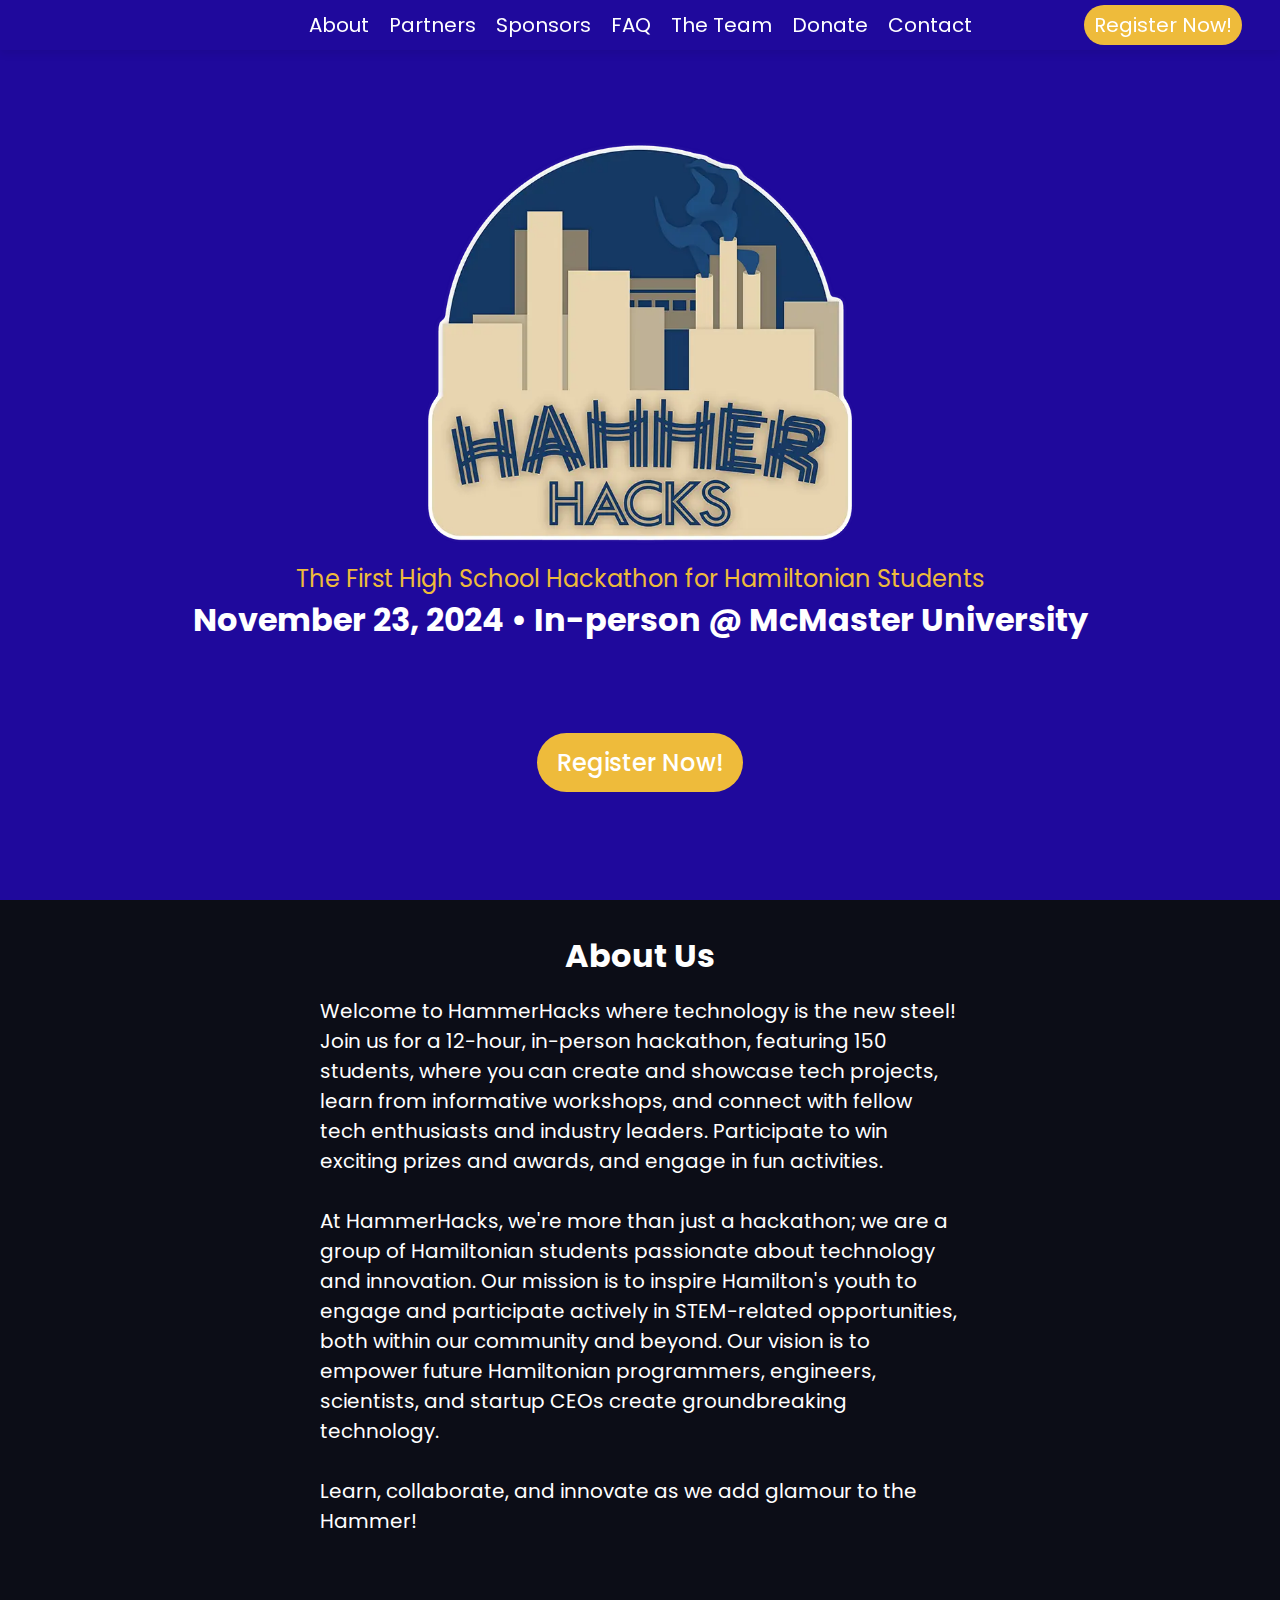
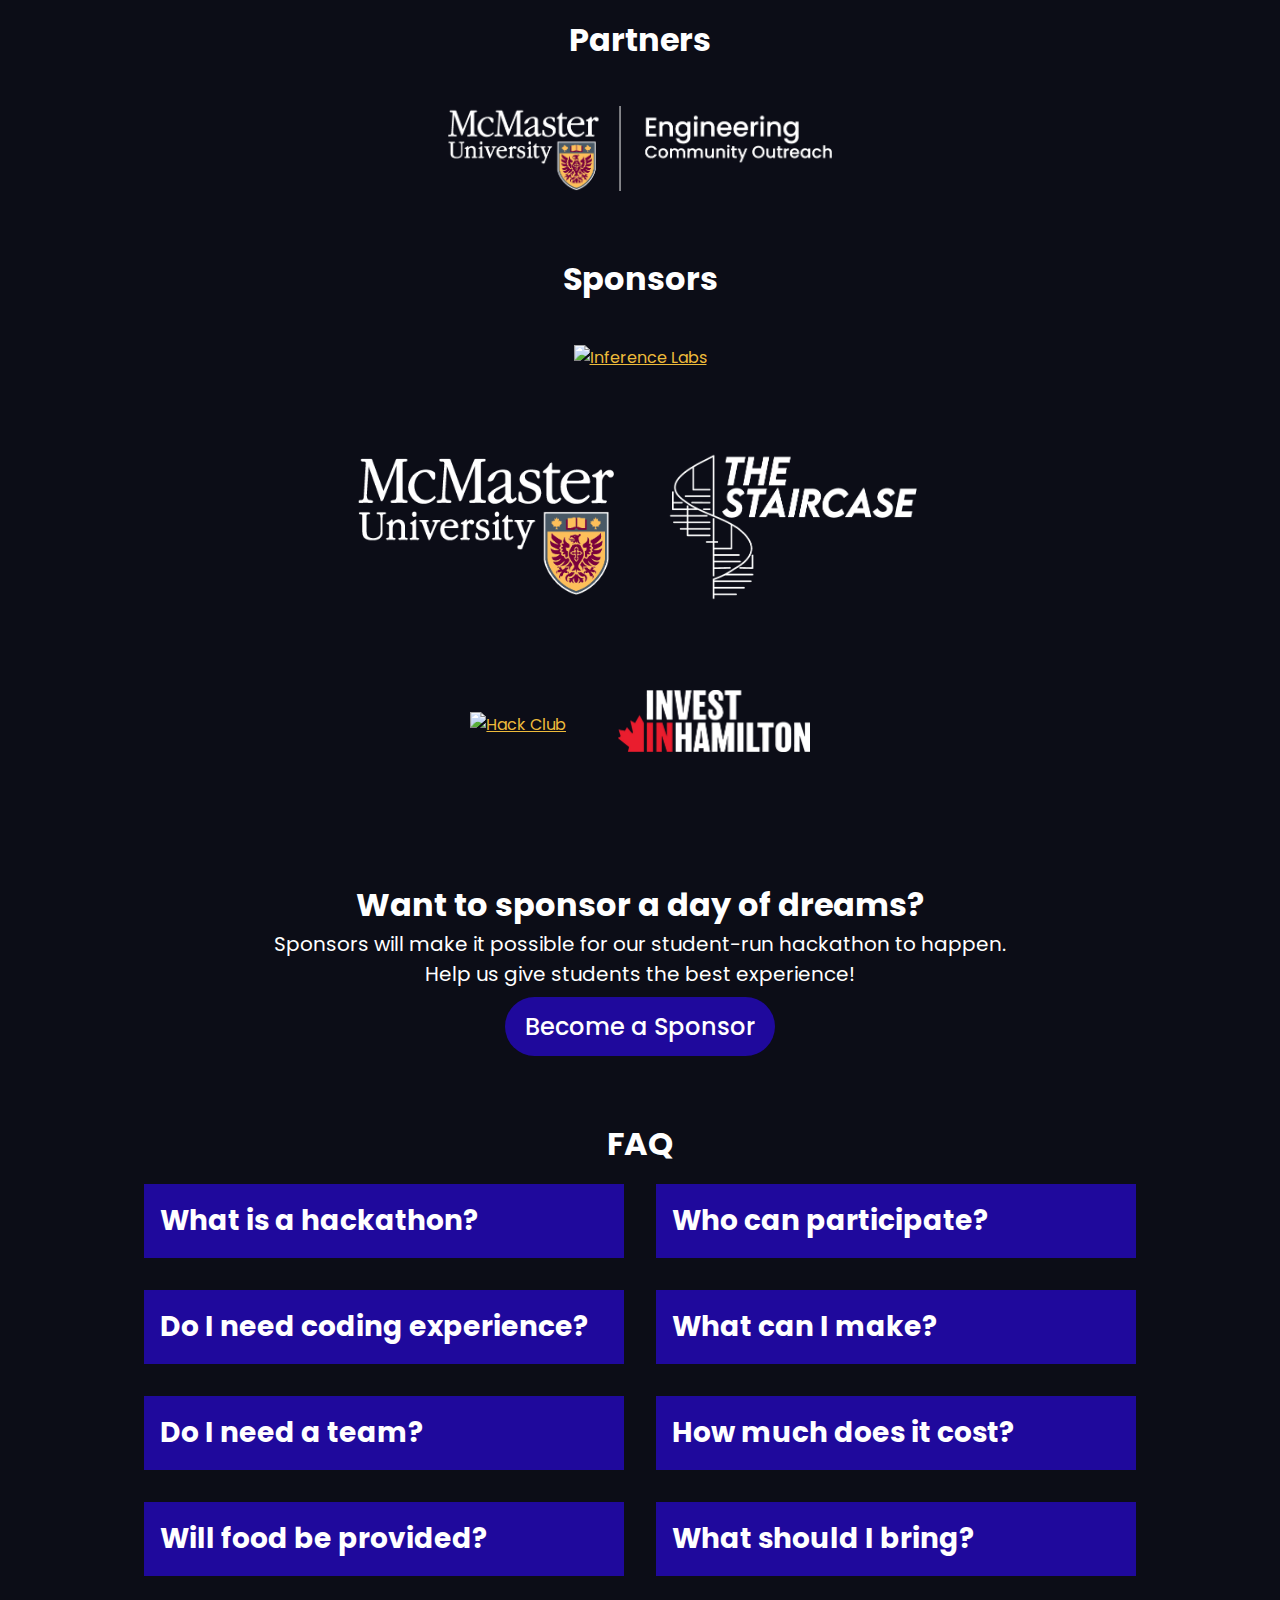
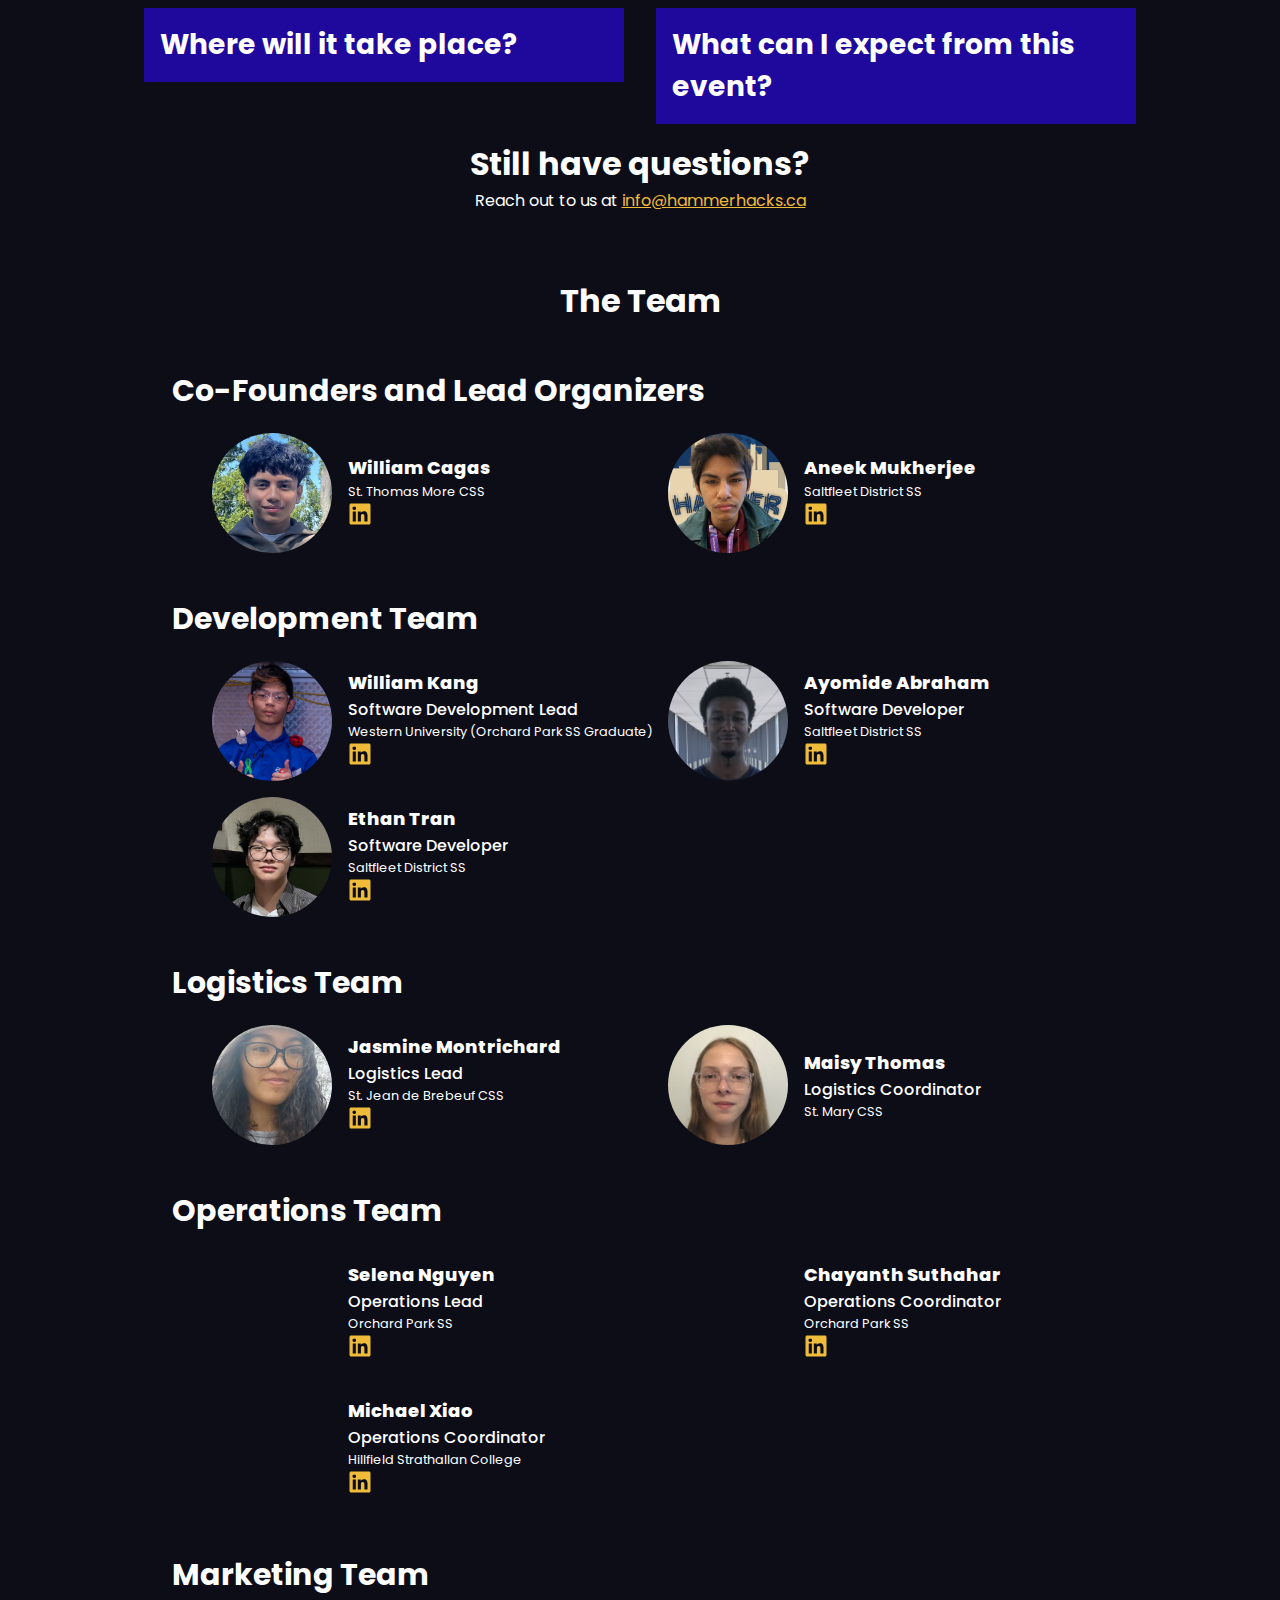
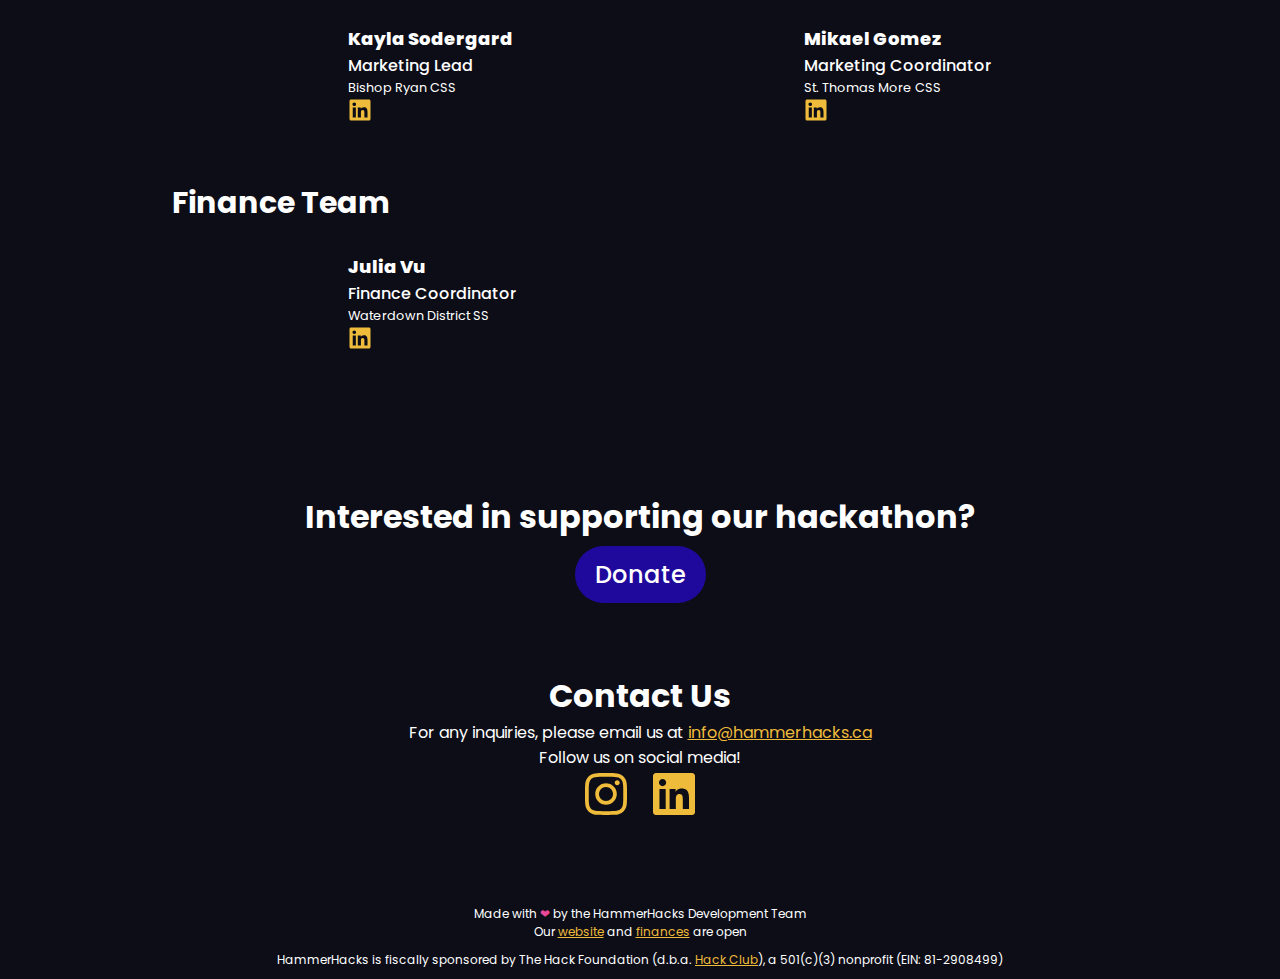
==== index.html @ bd94cf5a "styling change" ====
<!DOCTYPE html>
<html lang="en">
<head>
    <meta charset="UTF-8">
    <meta name="viewport" content="width=device-width, initial-scale=1.0">
    <meta
      name="description"
      content="HammerHacks is a 12 hour, in-person hackathon where Hamiltonian high schoolers gather to learn, collaborate, and innovate. Add glamour to the hammer at HammerHacks!"
    />
    <link rel="shortcut icon" href="favicon.ico" type="image/x-icon">
    <link rel="stylesheet" href="css/style.css">
    <script src="js/script.js" defer></script>
    <title>HammerHacks - Hamilton's First High School Hackathon</title>
</head>
<body>
    <header>

        <nav>
            <a data-scrollto="welcome-container">About</a>
            <a data-scrollto="partners">Partners</a>
            <a data-scrollto="sponsors">Sponsors</a>
            <a data-scrollto="faq">FAQ</a>
            <a data-scrollto="team">The Team</a>
            <a data-scrollto="donate">Donate</a>
            <a data-scrollto="contact">Contact</a>
        </nav>

        <div class="signup-section">
            <a href="https://docs.google.com/forms/d/e/1FAIpQLSdd4bJOy5IPV0en2D5lMx3iJ1X_t1RBKQHbvo9Z_5RgU6lJzw/viewform?usp=sf_link">Register Now!</a>
        </div>
    </header>  
    <main>
        <div class="title-holder">
            <img src="assets/logo.webp" alt="HammerHacks logo">
            <p class="date">The First High School Hackathon for Hamiltonian Students</p>
            <h2 class="title-description">November 23, 2024 &bullet; In-person @ McMaster University</h2>
            <p class="countdown-timer"></p>
            <!-- <p>Interested? Enter your email to get notified when sign-ups are open.</p>
            <form class="newsletter-folder" action="/success" name="newsletter" netlify>
                <input type="email" name="email" id="email" placeholder="Email" required>
                <button type="submit">Notify me</button>
            </form> -->
            <a class="btn" href="https://docs.google.com/forms/d/e/1FAIpQLSdd4bJOy5IPV0en2D5lMx3iJ1X_t1RBKQHbvo9Z_5RgU6lJzw/viewform?usp=sf_link">Register Now!</a>
        </div>

        <div class="welcome-container">
            <h1>About Us</h1>
            <p class="welcome-text">
                Welcome to HammerHacks where technology is the new steel! Join us for a 12-hour, in-person hackathon, featuring 150 students, where you can create and showcase tech projects, learn from informative workshops, and connect with fellow tech enthusiasts and industry leaders. Participate to win exciting prizes and awards, and engage in fun activities.<br><br>At HammerHacks, we're more than just a hackathon; we are a group of Hamiltonian students passionate about technology and innovation. Our mission is to inspire Hamilton's youth to engage and participate actively in STEM-related opportunities, both within our community and beyond. Our vision is to empower future Hamiltonian programmers, engineers, scientists, and startup CEOs create groundbreaking technology.<br><br>Learn, collaborate, and innovate as we add glamour to the Hammer!
            </p>
        </div>

        <div>
            <div class="partners">
                <h1>Partners</h1>
                <div class="partners-logos">
                    <a href="https://www.eng.mcmaster.ca/community" target="_blank"><img src="assets/maceng.png" alt="McMaster Engineering"></a>
                </div>
            </div>

            <div class="sponsors">
                <h1>Sponsors</h1>
                <div class="sponsor-logos logos-l">
                    <a href="https://inferencelabs.com/" target="_blank"><img src="assets/inferencelabs.png" alt="Inference Labs"></a>
                </div>
                <div class="sponsor-logos logos-m">
                    <a href="https://www.mcmaster.ca/" target="_blank"><img src="assets/mcmaster.png" alt="McMaster University"></a>
                    <a href="https://staircasehamilton.com/" target="_blank"><img src="assets/TheStaircase.webp" alt="The Staircase"></a>
                </div>
                <div class="sponsor-logos logos-s">
                    <a href="https://hackclub.com/" target="_blank"><img src="https://assets.hackclub.com/flag-standalone.svg" alt="Hack Club"></a>
                    <a href="https://investinhamilton.ca/" target="_blank"><img src="assets/InvestInHamilton.PNG" alt="Invest in Hamilton"></a>
                </div>
            </div>

            <div class="sponsor-holder">
                <h1>Want to sponsor a day of dreams?</h1>
                <p class="sponsor-text2">Sponsors will make it possible for our student-run hackathon to happen.</p>
                <p class="sponsor-text1">Help us give students the best experience!</p>
                <a href="https://drive.google.com/file/d/10c61yTrINZye3jpQYSqAisiAP-GhFJ2f/view" target="_blank"><button class="sponsor-button">Become a Sponsor</button></a>
            </div>

            <div class="faq">
                <h1>FAQ</h1>
                <div class="faq-boxes">
                    <div class="accordion-item">
                        <button class="accordion-button">What is a hackathon?</button>
                        <div class="accordion-content">
                            <p>A hackathon is a social coding marathon where students come together and collaborate to code, design, and present amazing software and technology.</p>
                        </div>
                    </div>
                    <div class="accordion-item">
                        <button class="accordion-button">Who can participate?</button>
                        <div class="accordion-content">
                            <p>Anyone over 13 enrolled in a secondary school in the Hamilton-Wentworth region can participate. Please contact us if you attend a school outside the Hamilton-Wentworth region, but live within it.</p>
                        </div>
                    </div>
                    <div class="accordion-item">
                        <button class="accordion-button">Do I need coding experience?</button>
                        <div class="accordion-content">
                            <p>Not at all! HammerHacks is open to students of all skill levels. We'll offer mentors and workshops to support your project, making it a perfect opportunity to quickly learn new skills. Just be sure to come with a passion and enthusiasm for learning!</p>
                        </div>
                    </div>
                    <div class="accordion-item">
                        <button class="accordion-button">What can I make?</button>
                        <div class="accordion-content">
                            <p>You can make a website, app, game, or any project that involves coding.</p>
                        </div>
                    </div>
                    <div class="accordion-item">
                        <button class="accordion-button">Do I need a team?</button>
                        <div class="accordion-content">
                            <p>You can work alone, or with a team of up to 3 people! You can team up with participants from any school or experience level. Teams can be formed either before the event or during the hackathon—it's entirely up to you.</p>
                        </div>
                    </div>
                    <div class="accordion-item">
                        <button class="accordion-button">How much does it cost?</button>
                        <div class="accordion-content">
                            <p>HammerHacks is completely free to attend!</p>
                        </div>
                    </div>
                    <div class="accordion-item">
                        <button class="accordion-button">Will food be provided?</button>
                        <div class="accordion-content">
                            <p>Lunch, dinner, and snacks will be provided!</p>
                        </div>
                    </div>
                    <div class="accordion-item">
                        <button class="accordion-button">What should I bring?</button>
                        <div class="accordion-content">
                            <p>Please bring your laptop, charger, water bottle and school photo ID.</p>
                        </div>
                    </div>
                    <div class="accordion-item">
                        <button class="accordion-button">Where will it take place?</button>
                        <div class="accordion-content">
                            <p>HammerHacks will be held in Room 127 at the Peter George Centre for Living and Learning (PGCLL) at McMaster University.</p>
                        </div>
                    </div>
                    <div class="accordion-item">
                        <button class="accordion-button">What can I expect from this event?</button>
                        <div class="accordion-content">
                            <p>You will have the opportunity to learn from our coding workshops, work on exciting projects, meet fellow techies, engage in fun activities, and more. Stay tuned for exciting updates on our schedule of events!</p>
                        </div>
                    </div>
                </div>
            </div>
        </div>

        <div>
            <h1>Still have questions?</h1>
            <p>Reach out to us at <a href="mailto:info@hammerhacks.ca">info&commat;hammerhacks.ca</a></p>
        </div>

        <div class="team">
            <h1>The Team</h1>
            <div>
                <h3>Co-Founders and Lead Organizers</h3>
                <ul>
                    <li>
                        <img src="assets/team/willcagas.webp" alt="William Cagas" loading="lazy">
                        <div>
                            <p class="name">William Cagas</p>
                            <p class="school">St. Thomas More CSS</p>
                            <a href="https://www.linkedin.com/in/william-cagas/">
                                <svg xmlns="http://www.w3.org/2000/svg" viewBox="0 0 448 512"><!--!Font Awesome Free 6.6.0 by @fontawesome - https://fontawesome.com License - https://fontawesome.com/license/free Copyright 2024 Fonticons, Inc.--><path fill="currentColor" d="M416 32H31.9C14.3 32 0 46.5 0 64.3v383.4C0 465.5 14.3 480 31.9 480H416c17.6 0 32-14.5 32-32.3V64.3c0-17.8-14.4-32.3-32-32.3zM135.4 416H69V202.2h66.5V416zm-33.2-243c-21.3 0-38.5-17.3-38.5-38.5S80.9 96 102.2 96c21.2 0 38.5 17.3 38.5 38.5 0 21.3-17.2 38.5-38.5 38.5zm282.1 243h-66.4V312c0-24.8-.5-56.7-34.5-56.7-34.6 0-39.9 27-39.9 54.9V416h-66.4V202.2h63.7v29.2h.9c8.9-16.8 30.6-34.5 62.9-34.5 67.2 0 79.7 44.3 79.7 101.9V416z"/></svg>
                            </a>
                        </div>
                    </li>
                    <li>
                        <img src="assets/team/aneekm.png" alt="Aneek Mukherjee" loading="lazy">
                        <div>
                            <p class="name">Aneek Mukherjee</p>
                            <p class="school">Saltfleet District SS</p>
                            <a href="https://www.linkedin.com/in/aneek-mukherjee-b1789025b/">
                                <svg xmlns="http://www.w3.org/2000/svg" viewBox="0 0 448 512"><!--!Font Awesome Free 6.6.0 by @fontawesome - https://fontawesome.com License - https://fontawesome.com/license/free Copyright 2024 Fonticons, Inc.--><path fill="currentColor" d="M416 32H31.9C14.3 32 0 46.5 0 64.3v383.4C0 465.5 14.3 480 31.9 480H416c17.6 0 32-14.5 32-32.3V64.3c0-17.8-14.4-32.3-32-32.3zM135.4 416H69V202.2h66.5V416zm-33.2-243c-21.3 0-38.5-17.3-38.5-38.5S80.9 96 102.2 96c21.2 0 38.5 17.3 38.5 38.5 0 21.3-17.2 38.5-38.5 38.5zm282.1 243h-66.4V312c0-24.8-.5-56.7-34.5-56.7-34.6 0-39.9 27-39.9 54.9V416h-66.4V202.2h63.7v29.2h.9c8.9-16.8 30.6-34.5 62.9-34.5 67.2 0 79.7 44.3 79.7 101.9V416z"/></svg>
                            </a>
                        </div>
                    </li>
                </ul>
            </div>

            <div>
                <h3>Development Team</h3>
                <ul>
                    <li>
                        <img src="assets/team/williamkang.jpg" alt="William Kang" loading="lazy">
                        <div>
                            <p class="name">William Kang</p>
                            <p class="position">Software Development Lead</p>
                            <p class="school">Western University (Orchard Park SS Graduate)</p>
                            <a href="https://www.linkedin.com/in/wkang-/">
                                <svg xmlns="http://www.w3.org/2000/svg" viewBox="0 0 448 512"><!--!Font Awesome Free 6.6.0 by @fontawesome - https://fontawesome.com License - https://fontawesome.com/license/free Copyright 2024 Fonticons, Inc.--><path fill="currentColor" d="M416 32H31.9C14.3 32 0 46.5 0 64.3v383.4C0 465.5 14.3 480 31.9 480H416c17.6 0 32-14.5 32-32.3V64.3c0-17.8-14.4-32.3-32-32.3zM135.4 416H69V202.2h66.5V416zm-33.2-243c-21.3 0-38.5-17.3-38.5-38.5S80.9 96 102.2 96c21.2 0 38.5 17.3 38.5 38.5 0 21.3-17.2 38.5-38.5 38.5zm282.1 243h-66.4V312c0-24.8-.5-56.7-34.5-56.7-34.6 0-39.9 27-39.9 54.9V416h-66.4V202.2h63.7v29.2h.9c8.9-16.8 30.6-34.5 62.9-34.5 67.2 0 79.7 44.3 79.7 101.9V416z"/></svg>
                            </a>
                        </div>
                    </li>
                    <li>
                        <img src="assets/team/ayomide.jpg" alt="Ayomide Abraham" loading="lazy">
                        <div>
                            <p class="name">Ayomide Abraham</p>
                            <p class="position">Software Developer</p>
                            <p class="school">Saltfleet District SS</p>
                            <a href="https://www.linkedin.com/in/ayomide-abraham-ab03532b7/">
                                <svg xmlns="http://www.w3.org/2000/svg" viewBox="0 0 448 512"><!--!Font Awesome Free 6.6.0 by @fontawesome - https://fontawesome.com License - https://fontawesome.com/license/free Copyright 2024 Fonticons, Inc.--><path fill="currentColor" d="M416 32H31.9C14.3 32 0 46.5 0 64.3v383.4C0 465.5 14.3 480 31.9 480H416c17.6 0 32-14.5 32-32.3V64.3c0-17.8-14.4-32.3-32-32.3zM135.4 416H69V202.2h66.5V416zm-33.2-243c-21.3 0-38.5-17.3-38.5-38.5S80.9 96 102.2 96c21.2 0 38.5 17.3 38.5 38.5 0 21.3-17.2 38.5-38.5 38.5zm282.1 243h-66.4V312c0-24.8-.5-56.7-34.5-56.7-34.6 0-39.9 27-39.9 54.9V416h-66.4V202.2h63.7v29.2h.9c8.9-16.8 30.6-34.5 62.9-34.5 67.2 0 79.7 44.3 79.7 101.9V416z"/></svg>
                            </a>
                        </div>
                    </li>
                    <li>
                        <img src="assets/team/ethant.jpg" alt="Ethan Tran" loading="lazy">
                        <div>
                            <p class="name">Ethan Tran</p>
                            <p class="position">Software Developer</p>
                            <p class="school">Saltfleet District SS</p>
                            <a href="https://www.linkedin.com/in/ethantrann/">
                                <svg xmlns="http://www.w3.org/2000/svg" viewBox="0 0 448 512"><!--!Font Awesome Free 6.6.0 by @fontawesome - https://fontawesome.com License - https://fontawesome.com/license/free Copyright 2024 Fonticons, Inc.--><path fill="currentColor" d="M416 32H31.9C14.3 32 0 46.5 0 64.3v383.4C0 465.5 14.3 480 31.9 480H416c17.6 0 32-14.5 32-32.3V64.3c0-17.8-14.4-32.3-32-32.3zM135.4 416H69V202.2h66.5V416zm-33.2-243c-21.3 0-38.5-17.3-38.5-38.5S80.9 96 102.2 96c21.2 0 38.5 17.3 38.5 38.5 0 21.3-17.2 38.5-38.5 38.5zm282.1 243h-66.4V312c0-24.8-.5-56.7-34.5-56.7-34.6 0-39.9 27-39.9 54.9V416h-66.4V202.2h63.7v29.2h.9c8.9-16.8 30.6-34.5 62.9-34.5 67.2 0 79.7 44.3 79.7 101.9V416z"/></svg>
                            </a>
                        </div>
                    </li>
                </ul>
            </div>

            <div>
                <h3>Logistics Team</h3>
                <ul>
                    <li>
                        <img src="assets/team/jasminem.webp" alt="Jasmine Montrichard" loading="lazy">
                        <div>
                            <p class="name">Jasmine Montrichard</p>
                            <p class="position">Logistics Lead</p>
                            <p class="school">St. Jean de Brebeuf CSS</p>
                            <a href="https://www.linkedin.com/in/jasminemontrichard/">
                                <svg xmlns="http://www.w3.org/2000/svg" viewBox="0 0 448 512"><!--!Font Awesome Free 6.6.0 by @fontawesome - https://fontawesome.com License - https://fontawesome.com/license/free Copyright 2024 Fonticons, Inc.--><path fill="currentColor" d="M416 32H31.9C14.3 32 0 46.5 0 64.3v383.4C0 465.5 14.3 480 31.9 480H416c17.6 0 32-14.5 32-32.3V64.3c0-17.8-14.4-32.3-32-32.3zM135.4 416H69V202.2h66.5V416zm-33.2-243c-21.3 0-38.5-17.3-38.5-38.5S80.9 96 102.2 96c21.2 0 38.5 17.3 38.5 38.5 0 21.3-17.2 38.5-38.5 38.5zm282.1 243h-66.4V312c0-24.8-.5-56.7-34.5-56.7-34.6 0-39.9 27-39.9 54.9V416h-66.4V202.2h63.7v29.2h.9c8.9-16.8 30.6-34.5 62.9-34.5 67.2 0 79.7 44.3 79.7 101.9V416z"/></svg>
                            </a>
                        </div>
                    </li>
                    <li>
                        <img src="assets/team/maisyt.webp" alt="Maisy Thomas" loading="lazy">
                        <div>
                            <p class="name">Maisy Thomas</p>
                            <p class="position">Logistics Coordinator</p>
                            <p class="school">St. Mary CSS</p>
                        </div>
                    </li>
                </ul>
            </div>

            <div>
                <h3>Operations Team</h3>
                <ul>
                    <li>
                        <img src="assets/team/selenan.jpeg" alt="Selena Nguyen" loading="lazy">
                        <div>
                            <p class="name">Selena Nguyen</p>
                            <p class="position">Operations Lead</p>
                            <p class="school">Orchard Park SS</p>
                            <a href="https://www.linkedin.com/in/selena-nguyen-0b7287321/">
                                <svg xmlns="http://www.w3.org/2000/svg" viewBox="0 0 448 512"><!--!Font Awesome Free 6.6.0 by @fontawesome - https://fontawesome.com License - https://fontawesome.com/license/free Copyright 2024 Fonticons, Inc.--><path fill="currentColor" d="M416 32H31.9C14.3 32 0 46.5 0 64.3v383.4C0 465.5 14.3 480 31.9 480H416c17.6 0 32-14.5 32-32.3V64.3c0-17.8-14.4-32.3-32-32.3zM135.4 416H69V202.2h66.5V416zm-33.2-243c-21.3 0-38.5-17.3-38.5-38.5S80.9 96 102.2 96c21.2 0 38.5 17.3 38.5 38.5 0 21.3-17.2 38.5-38.5 38.5zm282.1 243h-66.4V312c0-24.8-.5-56.7-34.5-56.7-34.6 0-39.9 27-39.9 54.9V416h-66.4V202.2h63.7v29.2h.9c8.9-16.8 30.6-34.5 62.9-34.5 67.2 0 79.7 44.3 79.7 101.9V416z"/></svg>
                            </a>
                        </div>
                    </li>
                    <li>
                        <img src="assets/team/chayanths.jpg" alt="Chayanth Suthahar" loading="lazy">
                        <div>
                            <p class="name">Chayanth Suthahar</p>
                            <p class="position">Operations Coordinator</p>
                            <p class="school">Orchard Park SS</p>
                            <a href="https://www.linkedin.com/in/chayanth-suthahar-59a12a302/">
                                <svg xmlns="http://www.w3.org/2000/svg" viewBox="0 0 448 512"><!--!Font Awesome Free 6.6.0 by @fontawesome - https://fontawesome.com License - https://fontawesome.com/license/free Copyright 2024 Fonticons, Inc.--><path fill="currentColor" d="M416 32H31.9C14.3 32 0 46.5 0 64.3v383.4C0 465.5 14.3 480 31.9 480H416c17.6 0 32-14.5 32-32.3V64.3c0-17.8-14.4-32.3-32-32.3zM135.4 416H69V202.2h66.5V416zm-33.2-243c-21.3 0-38.5-17.3-38.5-38.5S80.9 96 102.2 96c21.2 0 38.5 17.3 38.5 38.5 0 21.3-17.2 38.5-38.5 38.5zm282.1 243h-66.4V312c0-24.8-.5-56.7-34.5-56.7-34.6 0-39.9 27-39.9 54.9V416h-66.4V202.2h63.7v29.2h.9c8.9-16.8 30.6-34.5 62.9-34.5 67.2 0 79.7 44.3 79.7 101.9V416z"/></svg>
                            </a>
                        </div>
                    </li>
                    <li>
                        <img src="assets/team/michaelx.png" alt="Michael Xiao" loading="lazy">
                        <div>
                            <p class="name">Michael Xiao</p>
                            <p class="position">Operations Coordinator</p>
                            <p class="school">Hillfield Strathallan College</p>
                            <a href="https://www.linkedin.com/in/michael-xiao-41a0672b6/">
                                <svg xmlns="http://www.w3.org/2000/svg" viewBox="0 0 448 512"><!--!Font Awesome Free 6.6.0 by @fontawesome - https://fontawesome.com License - https://fontawesome.com/license/free Copyright 2024 Fonticons, Inc.--><path fill="currentColor" d="M416 32H31.9C14.3 32 0 46.5 0 64.3v383.4C0 465.5 14.3 480 31.9 480H416c17.6 0 32-14.5 32-32.3V64.3c0-17.8-14.4-32.3-32-32.3zM135.4 416H69V202.2h66.5V416zm-33.2-243c-21.3 0-38.5-17.3-38.5-38.5S80.9 96 102.2 96c21.2 0 38.5 17.3 38.5 38.5 0 21.3-17.2 38.5-38.5 38.5zm282.1 243h-66.4V312c0-24.8-.5-56.7-34.5-56.7-34.6 0-39.9 27-39.9 54.9V416h-66.4V202.2h63.7v29.2h.9c8.9-16.8 30.6-34.5 62.9-34.5 67.2 0 79.7 44.3 79.7 101.9V416z"/></svg>
                            </a>
                        </div>
                    </li>
                </ul>
            </div>

            <div>
                <h3>Marketing Team</h3>
                <ul>
                    <li>
                        <img src="assets/team/kaylas.webp" alt="Kayla Sodergard" loading="lazy">
                        <div>
                            <p class="name">Kayla Sodergard</p>
                            <p class="position">Marketing Lead</p>
                            <p class="school">Bishop Ryan CSS</p>
                            <a href="https://www.linkedin.com/in/kayla-sodergard-22757927b/">
                                <svg xmlns="http://www.w3.org/2000/svg" viewBox="0 0 448 512"><!--!Font Awesome Free 6.6.0 by @fontawesome - https://fontawesome.com License - https://fontawesome.com/license/free Copyright 2024 Fonticons, Inc.--><path fill="currentColor" d="M416 32H31.9C14.3 32 0 46.5 0 64.3v383.4C0 465.5 14.3 480 31.9 480H416c17.6 0 32-14.5 32-32.3V64.3c0-17.8-14.4-32.3-32-32.3zM135.4 416H69V202.2h66.5V416zm-33.2-243c-21.3 0-38.5-17.3-38.5-38.5S80.9 96 102.2 96c21.2 0 38.5 17.3 38.5 38.5 0 21.3-17.2 38.5-38.5 38.5zm282.1 243h-66.4V312c0-24.8-.5-56.7-34.5-56.7-34.6 0-39.9 27-39.9 54.9V416h-66.4V202.2h63.7v29.2h.9c8.9-16.8 30.6-34.5 62.9-34.5 67.2 0 79.7 44.3 79.7 101.9V416z"/></svg>
                            </a>
                        </div>
                    </li>
                    <li>
                        <img src="assets/team/mikaelg.webp" alt="Mikael Gomez" loading="lazy">
                        <div>
                            <p class="name">Mikael Gomez</p>
                            <p class="position">Marketing Coordinator</p>
                            <p class="school">St. Thomas More CSS</p>
                            <a href="https://www.linkedin.com/in/mikael-gomez-55022230a/">
                                <svg xmlns="http://www.w3.org/2000/svg" viewBox="0 0 448 512"><!--!Font Awesome Free 6.6.0 by @fontawesome - https://fontawesome.com License - https://fontawesome.com/license/free Copyright 2024 Fonticons, Inc.--><path fill="currentColor" d="M416 32H31.9C14.3 32 0 46.5 0 64.3v383.4C0 465.5 14.3 480 31.9 480H416c17.6 0 32-14.5 32-32.3V64.3c0-17.8-14.4-32.3-32-32.3zM135.4 416H69V202.2h66.5V416zm-33.2-243c-21.3 0-38.5-17.3-38.5-38.5S80.9 96 102.2 96c21.2 0 38.5 17.3 38.5 38.5 0 21.3-17.2 38.5-38.5 38.5zm282.1 243h-66.4V312c0-24.8-.5-56.7-34.5-56.7-34.6 0-39.9 27-39.9 54.9V416h-66.4V202.2h63.7v29.2h.9c8.9-16.8 30.6-34.5 62.9-34.5 67.2 0 79.7 44.3 79.7 101.9V416z"/></svg>
                            </a>
                        </div>
                    </li>
                </ul>
            </div>

            <div>
                <h3>Finance Team</h3>
                <ul>
                    <li>
                        <img src="assets/team/juliav.jpg" alt="Julia Vu" loading="lazy">
                        <div>
                            <p class="name">Julia Vu</p>
                            <p class="position">Finance Coordinator</p>
                            <p class="school">Waterdown District SS</p>
                            <a href="https://www.linkedin.com/in/julia-vu-7153232b4/">
                                <svg xmlns="http://www.w3.org/2000/svg" viewBox="0 0 448 512"><!--!Font Awesome Free 6.6.0 by @fontawesome - https://fontawesome.com License - https://fontawesome.com/license/free Copyright 2024 Fonticons, Inc.--><path fill="currentColor" d="M416 32H31.9C14.3 32 0 46.5 0 64.3v383.4C0 465.5 14.3 480 31.9 480H416c17.6 0 32-14.5 32-32.3V64.3c0-17.8-14.4-32.3-32-32.3zM135.4 416H69V202.2h66.5V416zm-33.2-243c-21.3 0-38.5-17.3-38.5-38.5S80.9 96 102.2 96c21.2 0 38.5 17.3 38.5 38.5 0 21.3-17.2 38.5-38.5 38.5zm282.1 243h-66.4V312c0-24.8-.5-56.7-34.5-56.7-34.6 0-39.9 27-39.9 54.9V416h-66.4V202.2h63.7v29.2h.9c8.9-16.8 30.6-34.5 62.9-34.5 67.2 0 79.7 44.3 79.7 101.9V416z"/></svg>
                            </a>
                        </div>
                    </li>
                </ul>
            </div>
        </div>

        <div class="donate">
            <h1>Interested in supporting our hackathon?</h1>
            <a href="https://hcb.hackclub.com/donations/start/hammerhacks" class="sponsor-button" target="_blank">Donate</a>
        </div>

        <div class="contact">
            <h1>Contact Us</h1>
            <p>For any inquiries, please email us at <a href="mailto:info@hammerhacks.ca">info&commat;hammerhacks.ca</a></p>
            <p>Follow us on social media!</p>
            <a href="https://www.instagram.com/hammerhacks_"><svg xmlns="http://www.w3.org/2000/svg" viewBox="0 0 448 512"><path fill="currentColor" d="M224.1 141c-63.6 0-114.9 51.3-114.9 114.9s51.3 114.9 114.9 114.9S339 319.5 339 255.9 287.7 141 224.1 141zm0 189.6c-41.1 0-74.7-33.5-74.7-74.7s33.5-74.7 74.7-74.7 74.7 33.5 74.7 74.7-33.6 74.7-74.7 74.7zm146.4-194.3c0 14.9-12 26.8-26.8 26.8-14.9 0-26.8-12-26.8-26.8s12-26.8 26.8-26.8 26.8 12 26.8 26.8zm76.1 27.2c-1.7-35.9-9.9-67.7-36.2-93.9-26.2-26.2-58-34.4-93.9-36.2-37-2.1-147.9-2.1-184.9 0-35.8 1.7-67.6 9.9-93.9 36.1s-34.4 58-36.2 93.9c-2.1 37-2.1 147.9 0 184.9 1.7 35.9 9.9 67.7 36.2 93.9s58 34.4 93.9 36.2c37 2.1 147.9 2.1 184.9 0 35.9-1.7 67.7-9.9 93.9-36.2 26.2-26.2 34.4-58 36.2-93.9 2.1-37 2.1-147.8 0-184.8zM398.8 388c-7.8 19.6-22.9 34.7-42.6 42.6-29.5 11.7-99.5 9-132.1 9s-102.7 2.6-132.1-9c-19.6-7.8-34.7-22.9-42.6-42.6-11.7-29.5-9-99.5-9-132.1s-2.6-102.7 9-132.1c7.8-19.6 22.9-34.7 42.6-42.6 29.5-11.7 99.5-9 132.1-9s102.7-2.6 132.1 9c19.6 7.8 34.7 22.9 42.6 42.6 11.7 29.5 9 99.5 9 132.1s2.7 102.7-9 132.1z"/></svg></a>
            <a href="https://www.linkedin.com/company/hammerhacks/"><svg xmlns="http://www.w3.org/2000/svg" viewBox="0 0 448 512"><!--!Font Awesome Free 6.6.0 by @fontawesome - https://fontawesome.com License - https://fontawesome.com/license/free Copyright 2024 Fonticons, Inc.--><path fill="currentColor" d="M416 32H31.9C14.3 32 0 46.5 0 64.3v383.4C0 465.5 14.3 480 31.9 480H416c17.6 0 32-14.5 32-32.3V64.3c0-17.8-14.4-32.3-32-32.3zM135.4 416H69V202.2h66.5V416zm-33.2-243c-21.3 0-38.5-17.3-38.5-38.5S80.9 96 102.2 96c21.2 0 38.5 17.3 38.5 38.5 0 21.3-17.2 38.5-38.5 38.5zm282.1 243h-66.4V312c0-24.8-.5-56.7-34.5-56.7-34.6 0-39.9 27-39.9 54.9V416h-66.4V202.2h63.7v29.2h.9c8.9-16.8 30.6-34.5 62.9-34.5 67.2 0 79.7 44.3 79.7 101.9V416z"/></svg></a>
        </div>

        <div class="credits">
            <p>Made with <span class="pink">❤</span> by the HammerHacks Development Team</p>
            <p>Our <a href="https://github.com/hammerhacks/landing">website</a> and <a href="https://hcb.hackclub.com/hammerhacks">finances</a> are open</p>
            <p class="hcb">HammerHacks is fiscally sponsored by The Hack Foundation (d.b.a. <a href="https://hackclub.com/hcb">Hack Club</a>), a 501(c)(3) nonprofit (EIN: 81-2908499)</p>
        </div>
    </main>
</body>
</html>
---- css/style.css ----
@import url('https://fonts.googleapis.com/css2?family=Poppins:wght@400;500;600;700;800;900&display=swap');

* {
    -webkit-box-sizing: border-box;
    -moz-box-sizing: border-box;
    box-sizing: border-box;
    margin: 0;
    scroll-margin-top: 55px;
}

body {
    background-color: #0c0d17;
    color: white;
    font-family: "Poppins";
    text-align: center;
}

a {
    color: #eebb3b;
    cursor: pointer;
}

header {
    position: fixed;
    color: white;
    display: flex;
    top: 0;
    left: 0;
    right: 0;
    align-items: center;
    justify-content: center;
    padding-top: 5px;
    padding-bottom: 5px;
    background-color: rgba(31, 9, 156);
    z-index: 1000;
    box-shadow: 0px 4px 8px rgba(0, 0, 0, 0.075); 
}

.logo-section {
    position: absolute;
    left: 3vw;
    height: inherit;
    align-items: center;
}

.logo-section img {
    height: 45px;
    padding-top: 5px;
}

.signup-section {
    position: absolute;
    right: 3vw;
    height: inherit;
    align-items: center;
    background-color: #eebb3b;
    padding-left: 10px;
    padding-right: 10px;
    padding-top: 5px;
    padding-bottom: 5px;
    border-radius: 20px;
}

.signup-section:hover {
    background-color: #987725;
}

header a {
    text-decoration: none;
    color: white;
    font-size: 1.25rem;
}

nav {
    display: flex;
    font-size: 1.25rem;
}

nav a {
    padding-left: 10px;
    padding-right: 10px;
    padding-top: 5px;
    padding-bottom: 5px;
    /* background-color: rgba(31, 9, 156, 0.8); */
    border-radius: 20px;
}

nav a:hover {
    background-color: rgb(23, 7, 114, .8);
    cursor: pointer;
}

input {
    padding: 0.5rem;
    border: none;
    font-family: Poppins;
    border-radius: 8px;
}

button[type="submit"] {
    background-color: #eebb3b;
    color: white;
    font-family: "Poppins";
    font-weight: 500;
    padding: 0.5rem;
    white-space: nowrap;
    border: none;
    cursor: pointer;
    border-radius: 8px;
    margin-left: auto;
}

main {
    display: flex;
    flex-direction: column;
    justify-content: center;
    align-items: center;
}

.title-holder {
    height: 100vh;
    width: 100%;
    display: flex;
    flex-direction: column;
    align-items: center;
    justify-content: center;
    background-color: #1f099c;
    text-align: center;
}

.title-holder img {
    max-height: 45vh;
    max-width: 90vw;
    margin-bottom: 1rem;
    margin-top: 2rem;
}

.title-description {
    font-size: 2rem;
}

.countdown-timer {
    font-family: "Poppins";
    font-weight: bold;
    font-size: 45px;
    margin-top: 4vh;
    margin-bottom: 5vh;
}

.date {
    color: #eebb3b;
    font-size: 1.5rem;
}

.newsletter-folder {
    display: flex;
    align-items: center;
    background-color: white;
    margin-top: 6px;
    padding: 2px;
    border-radius: 8px;
}

.welcome-container {
    justify-content: center;
    align-items: center;
    display: flex;
    flex-direction: column;
    margin-bottom: 5rem;
    width: 50%;
    margin-top: 2rem;
}

.welcome-container h1 {
    width: 100%;
    margin-bottom: 1rem;
}

.welcome-text {
    text-align: left;
    width: 100%;
    font-size: 1.25rem;
}

.partners-logos, .sponsor-logos {
    margin-top: 1rem;
    display: flex;
    justify-content: center;
    align-items: center;
    margin-bottom: 2rem;
    flex-direction: row;
}

.partners-logos img,
.logos-l img {
    width: 30vw;
    margin: 2vw;
    object-fit: contain;
}

.logos-m img {
    width: 20vw;
    margin: 2vw;
    object-fit: contain;
}

.logos-s img {
    width: 15vw;
    margin: 2vw;
    object-fit: contain;
}

.partners-logos a,
.sponsor-logos a {
    transition: transform 0.2s;
}

.partners-logos a:hover,
.sponsor-logos a:hover {
    transform: scale(1.1);
}

.faq-boxes {
    display: flex;
    justify-content: center;
    flex-wrap: wrap;
}

.accordion-item {
    cursor: pointer;
    padding: 1rem;
    width: 40%;
    border: none;
    text-align: left;
    outline: none;
    transition: 0.4s;
}

.accordion-button {
    background-color: #1f099c;
    padding: 1rem;
    width: 100%;
    border: none;
    text-align: left;
    outline: none;
    font-size: 1.75rem;
    font-weight: bold;
    transition: 0.4s;
    font-family: "Poppins";
    color: white;
    cursor: pointer;
}

.accordion-content {
    background-color: #1f099c;
    transition: 0.25s;
    max-height: 0;
    padding: 0 1rem;
    overflow: hidden;
    width: 100%;
    font-size: 1.25rem;
}

.accordion-item.active .accordion-content {
    max-height: 500px;
    padding-bottom: 1rem;
}

.team {
    margin-left: auto;
    margin-right: auto;
    max-width: 90rem;
    text-align: left;
    margin-top: 4rem;
}

.team > div {
    margin-top: 3rem;
    margin-bottom: 3rem;
}

.team h1 {
    text-align: center;
}

.team h3 {
    margin-bottom: 1.5rem;
    font-size: 1.875rem;
    line-height: 2.25rem;
    font-weight: 700;
}

.team ul {
    display: grid;
    gap: 1rem;
}

.team li {
    display: flex;
    column-gap: 1rem;
    align-items: center;
}

.team img {
    aspect-ratio: 1;
    width: 7.5rem;
    border-radius: 9999px;
    object-fit: cover;
}

.team .name {
    font-size: 1.125rem;
    line-height: 1.75rem;
    font-weight: 800;
}

.team .position {
    font-weight: 500;
}

.team .school {
    font-size: 0.8rem;
    line-height: 1.25rem;
}

.team svg {
    width: 1.5rem;
    height: 1.5rem;
}

@media (min-width: 640px) {
    .team ul {
        grid-template-columns: repeat(2, minmax(0, 1fr));
    }
}

.sponsor-holder {
    margin-top: 6rem;
    margin-bottom: 4rem;
}

.sponsor-text1 {
    font-size: 20px;
}

.sponsor-text2 {
    font-size: 20px;
}

.sponsor-button,
.btn {
    color: white;
    font-family: "Poppins";
    font-weight: 500;
    font-size: 1.5rem;
    padding: 0.75rem;
    padding-left: 1.25rem;
    padding-right: 1.25rem;
    border: none;
    cursor: pointer;
    border-radius: 3rem;
    text-decoration: none;
    margin-top: .5rem;
    transition: 0.2s;
}

.btn {
    background-color: #eebb3b;
}

.btn:hover {
    transform: scale(1.2);            
}


.sponsor-button {
    background-color: #1f099c;
}

.donate {
    margin-top: 5rem;
    margin-bottom: 5rem;
}

.donate h1 {
    margin-bottom: 1rem;
}

.contact svg {
    color: #eebb3b;
    width: 3rem;
    height: 3rem;
    margin-left: 0.5rem;
    margin-right: 0.5rem;
}

.credits {
    font-size: .75rem;
    margin-top: 5rem;
    margin-bottom: 10px;
    margin-left: 10px;
    margin-right: 10px;
}

.hcb {
    margin-top: 10px;
}

.pink {
    color: #ec4899;
}

@media (max-width: 768px) {
    .sponsor-logos {
        flex-direction: column;
    }

    .btn {
        margin-top: 0;
        font-size: 2rem;
        padding: .33rem;
        padding-left: .75rem;
        padding-right: .75rem;
    }

    .partners-logos img,
    .logos-l img {
        width: 80vw;
    }

    .logos-m img {
        width: 70vw;
    }

    .logos-s img {
        width: 45vw;
    }

    .welcome-container {
        width: 80%;
    }

    .title-description, .date {
        font-size: 1.5rem;
        margin: .2rem;
    }

    .title-holder p,
    .title-holder h1
    .title-holder h2 {
        margin-left: 1rem;
        margin-right: 1rem;
    }

    .title-holder img {
        max-height: 30vh;
    }

    .countdown-timer {
        width: 95%;
        margin-bottom: 0.5rem;
    }

    .faq-boxes {
        flex-direction: column;
    }

    .accordion-item {
        width: 100%;
    }

    .sponsor-holder * {
        margin-left: 1rem;
        margin-right: 1rem;
    }

    .sponsor-button {
        margin-top: 1.5rem;
    }

    .team h3 {
        margin-left: 1rem;
    }

    /* TEMPORARY, REMOVE LATER */
    header {
        display: none;
    }
}
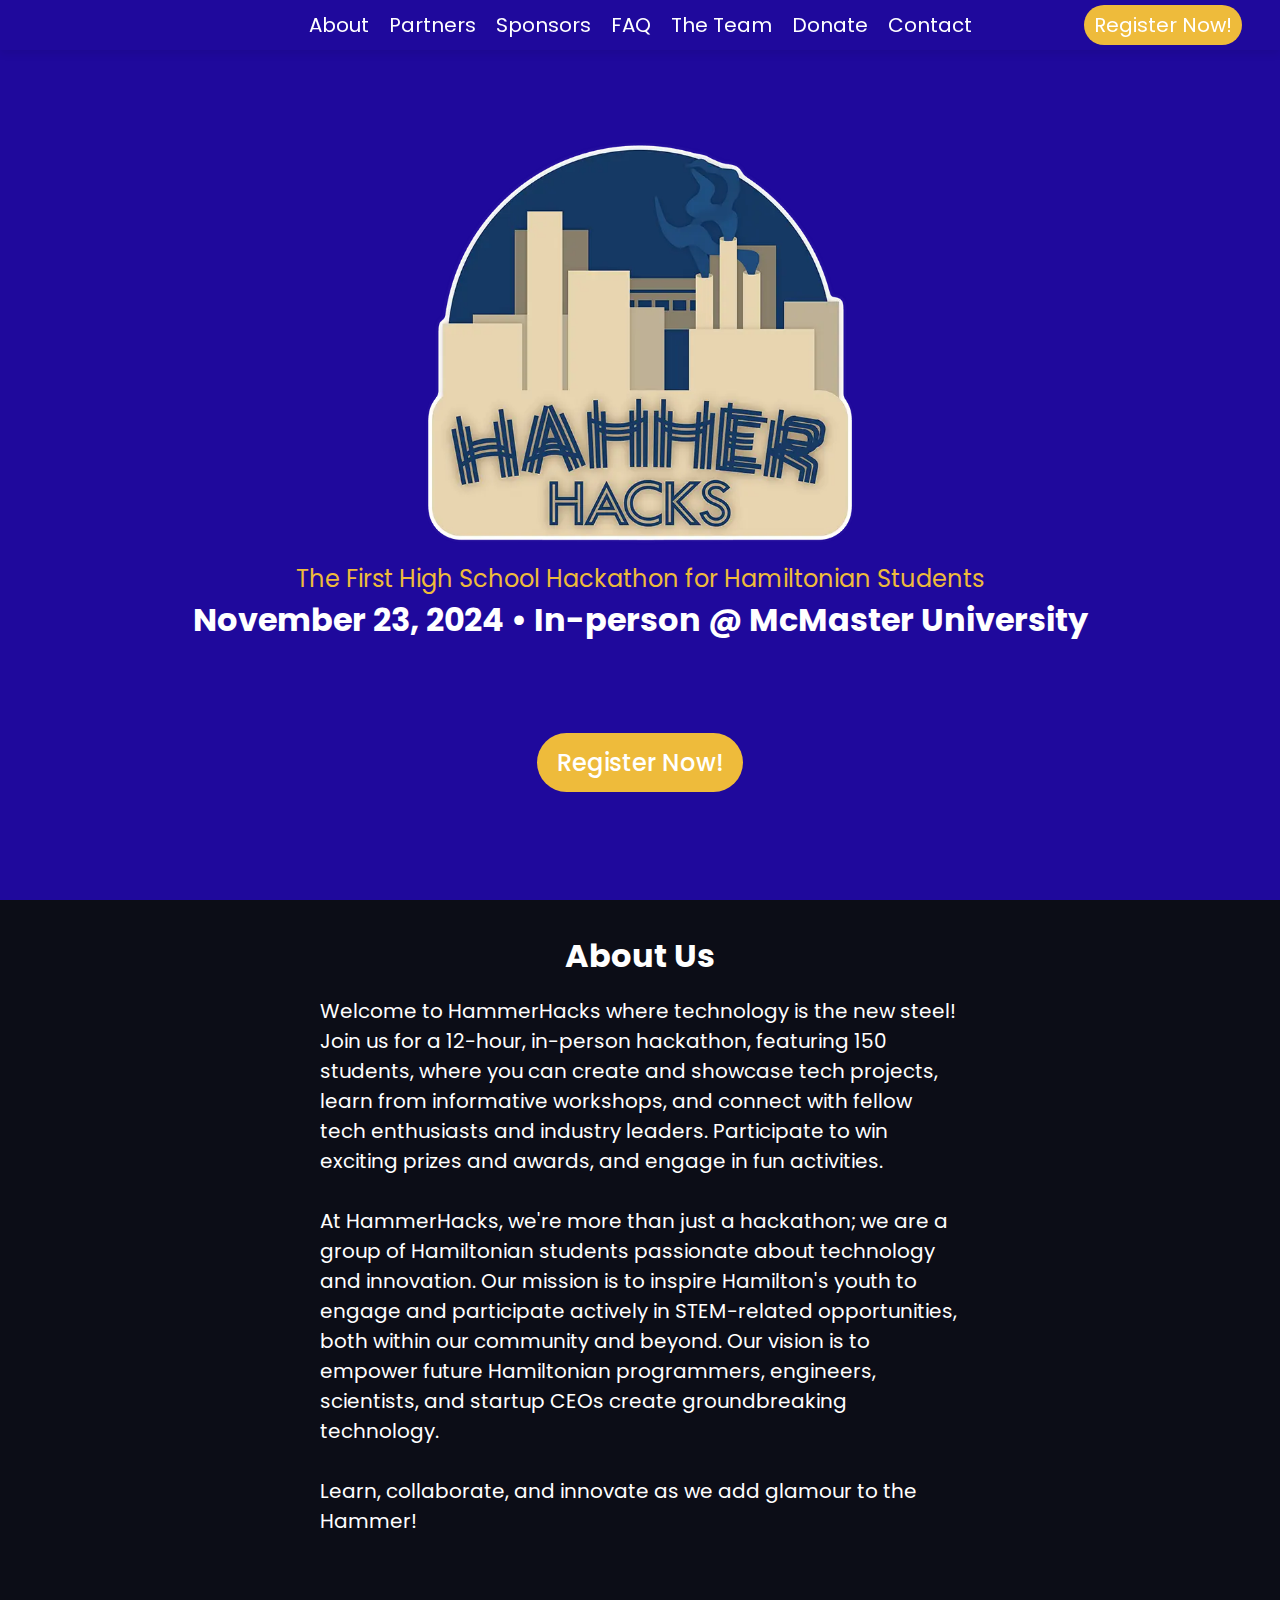
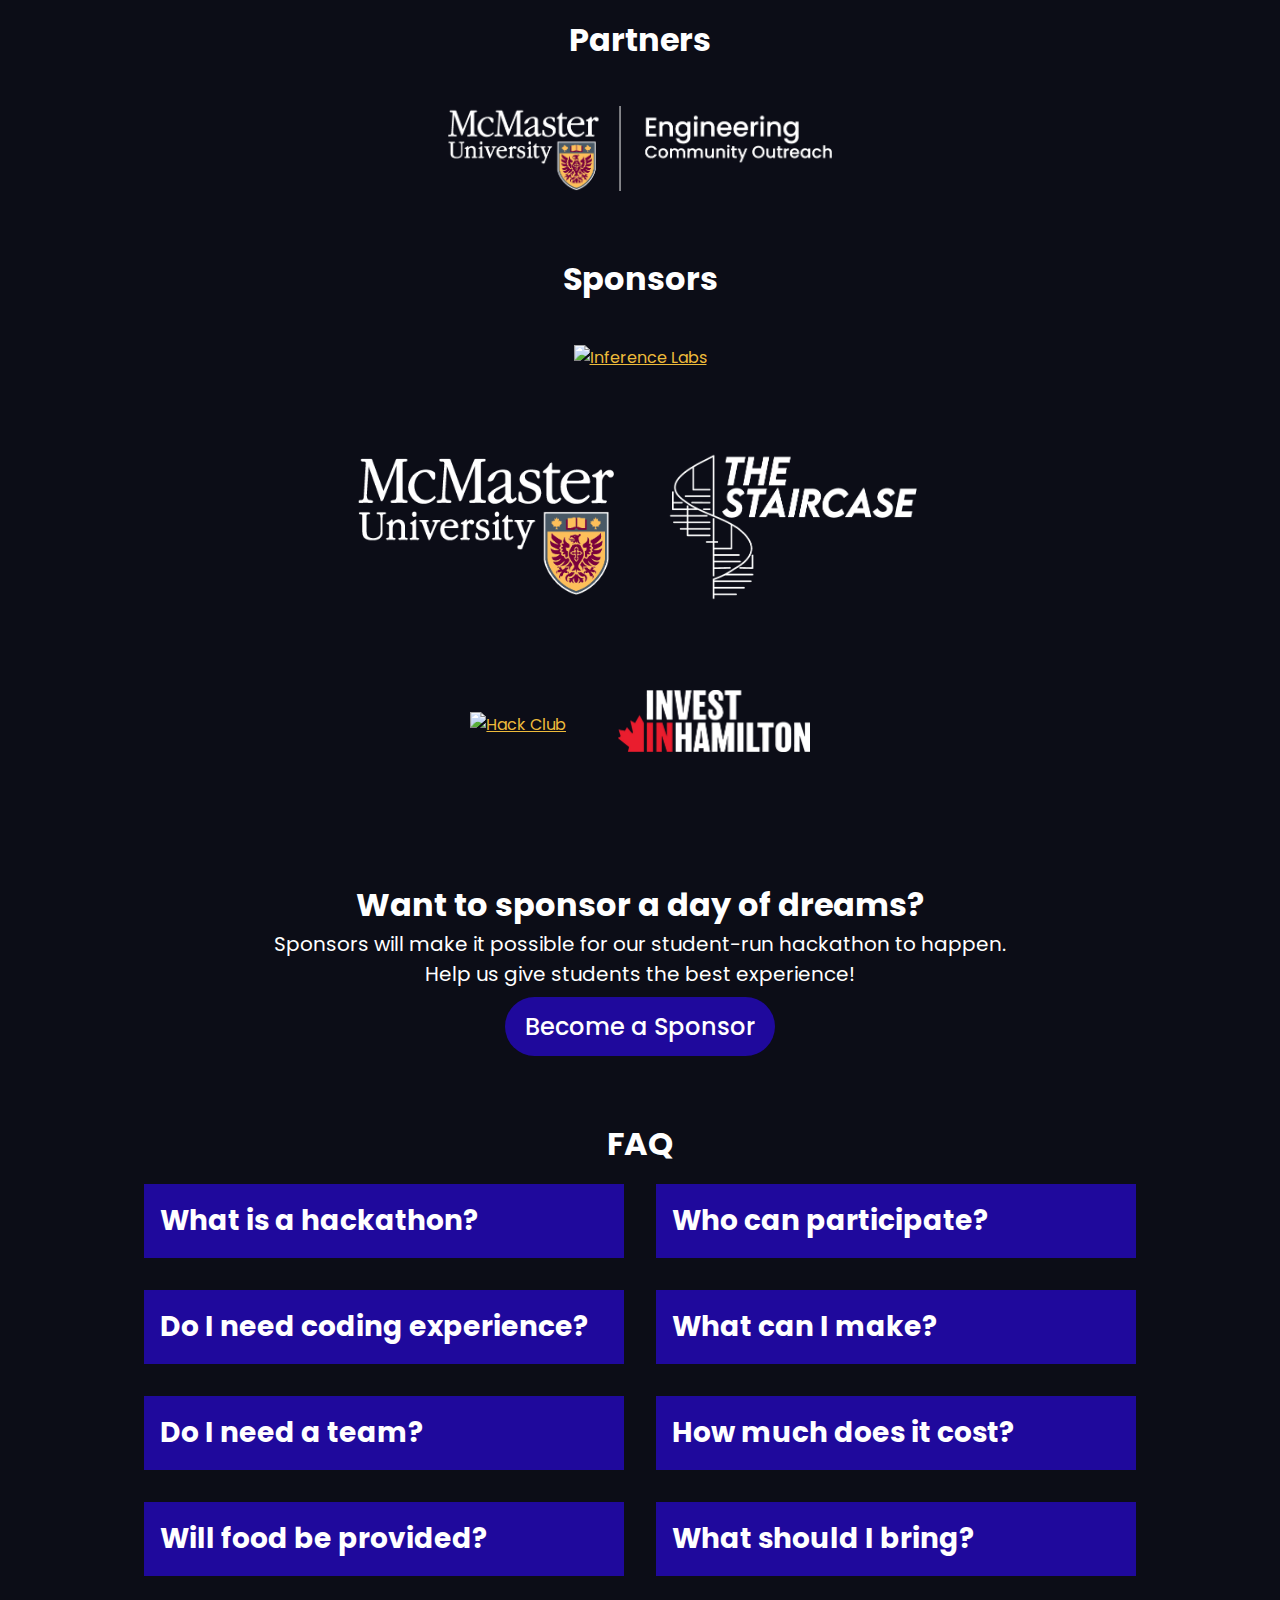
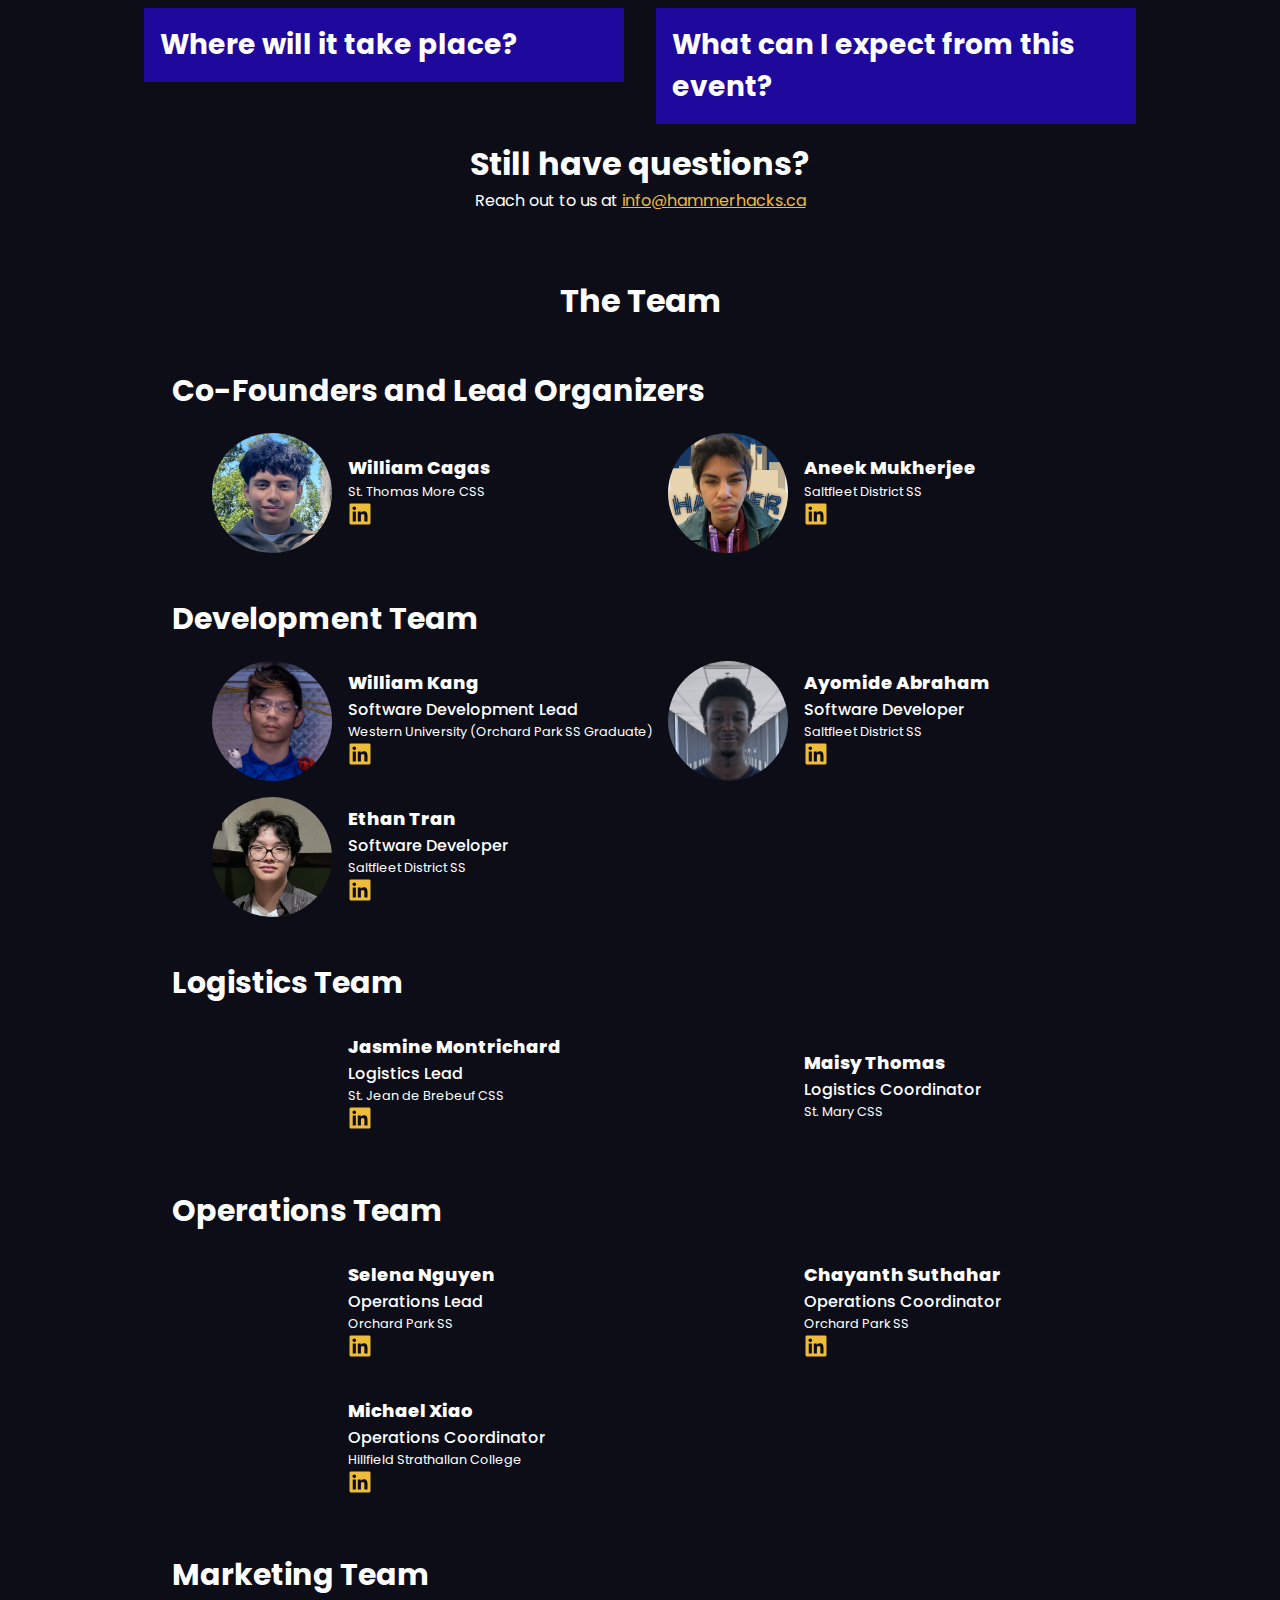
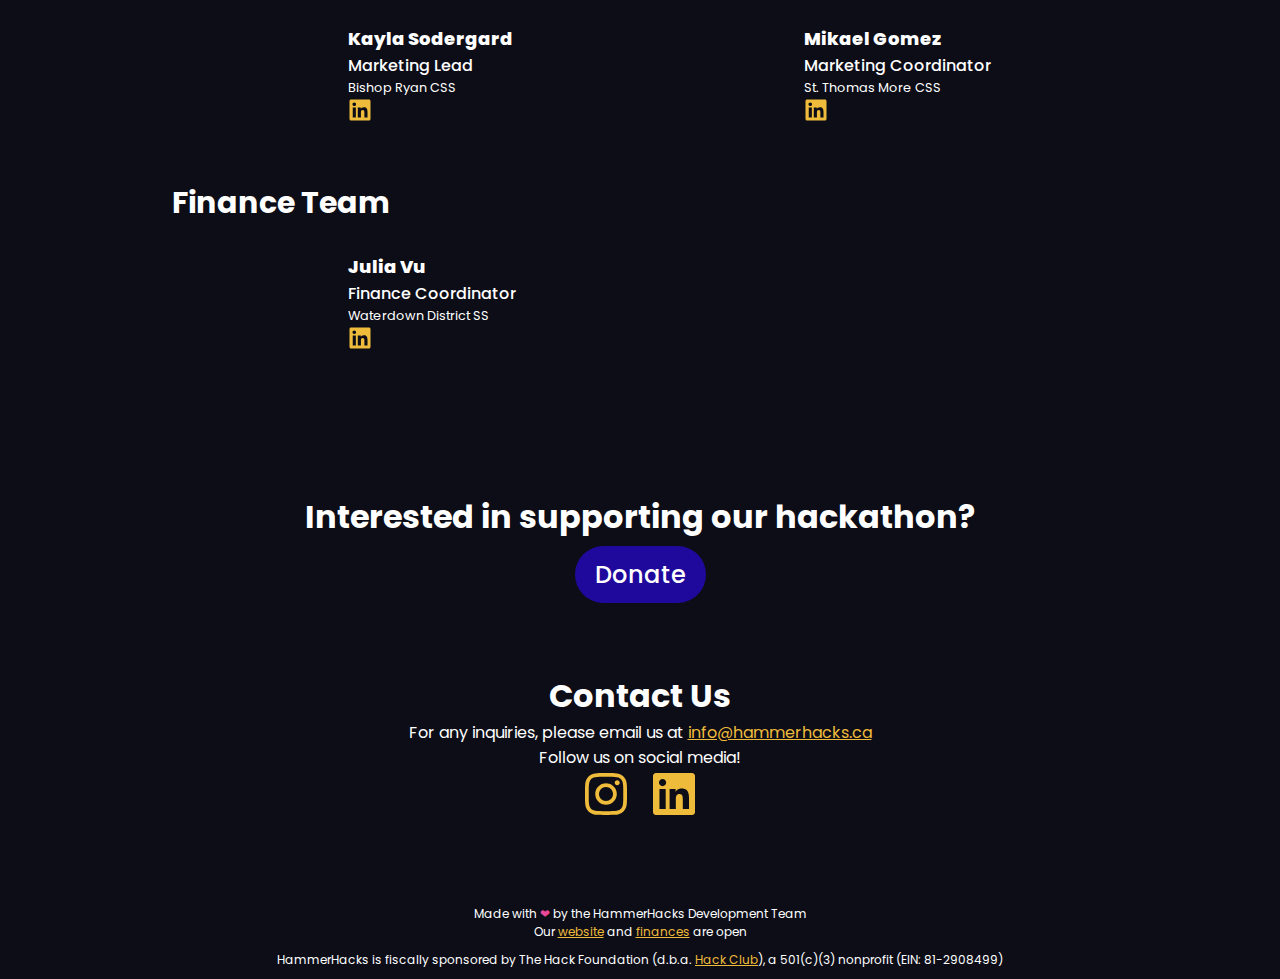
==== commit f56d5aea: "update pic" ====
--- a/index.html
+++ b/index.html
@@ -14,7 +14,6 @@
 </head>
 <body>
     <header>
-
         <nav>
             <a data-scrollto="welcome-container">About</a>
             <a data-scrollto="partners">Partners</a>
--- a/css/style.css
+++ b/css/style.css
@@ -34,18 +34,6 @@
     background-color: rgba(31, 9, 156);
     z-index: 1000;
     box-shadow: 0px 4px 8px rgba(0, 0, 0, 0.075); 
-}
-
-.logo-section {
-    position: absolute;
-    left: 3vw;
-    height: inherit;
-    align-items: center;
-}
-
-.logo-section img {
-    height: 45px;
-    padding-top: 5px;
 }
 
 .signup-section {
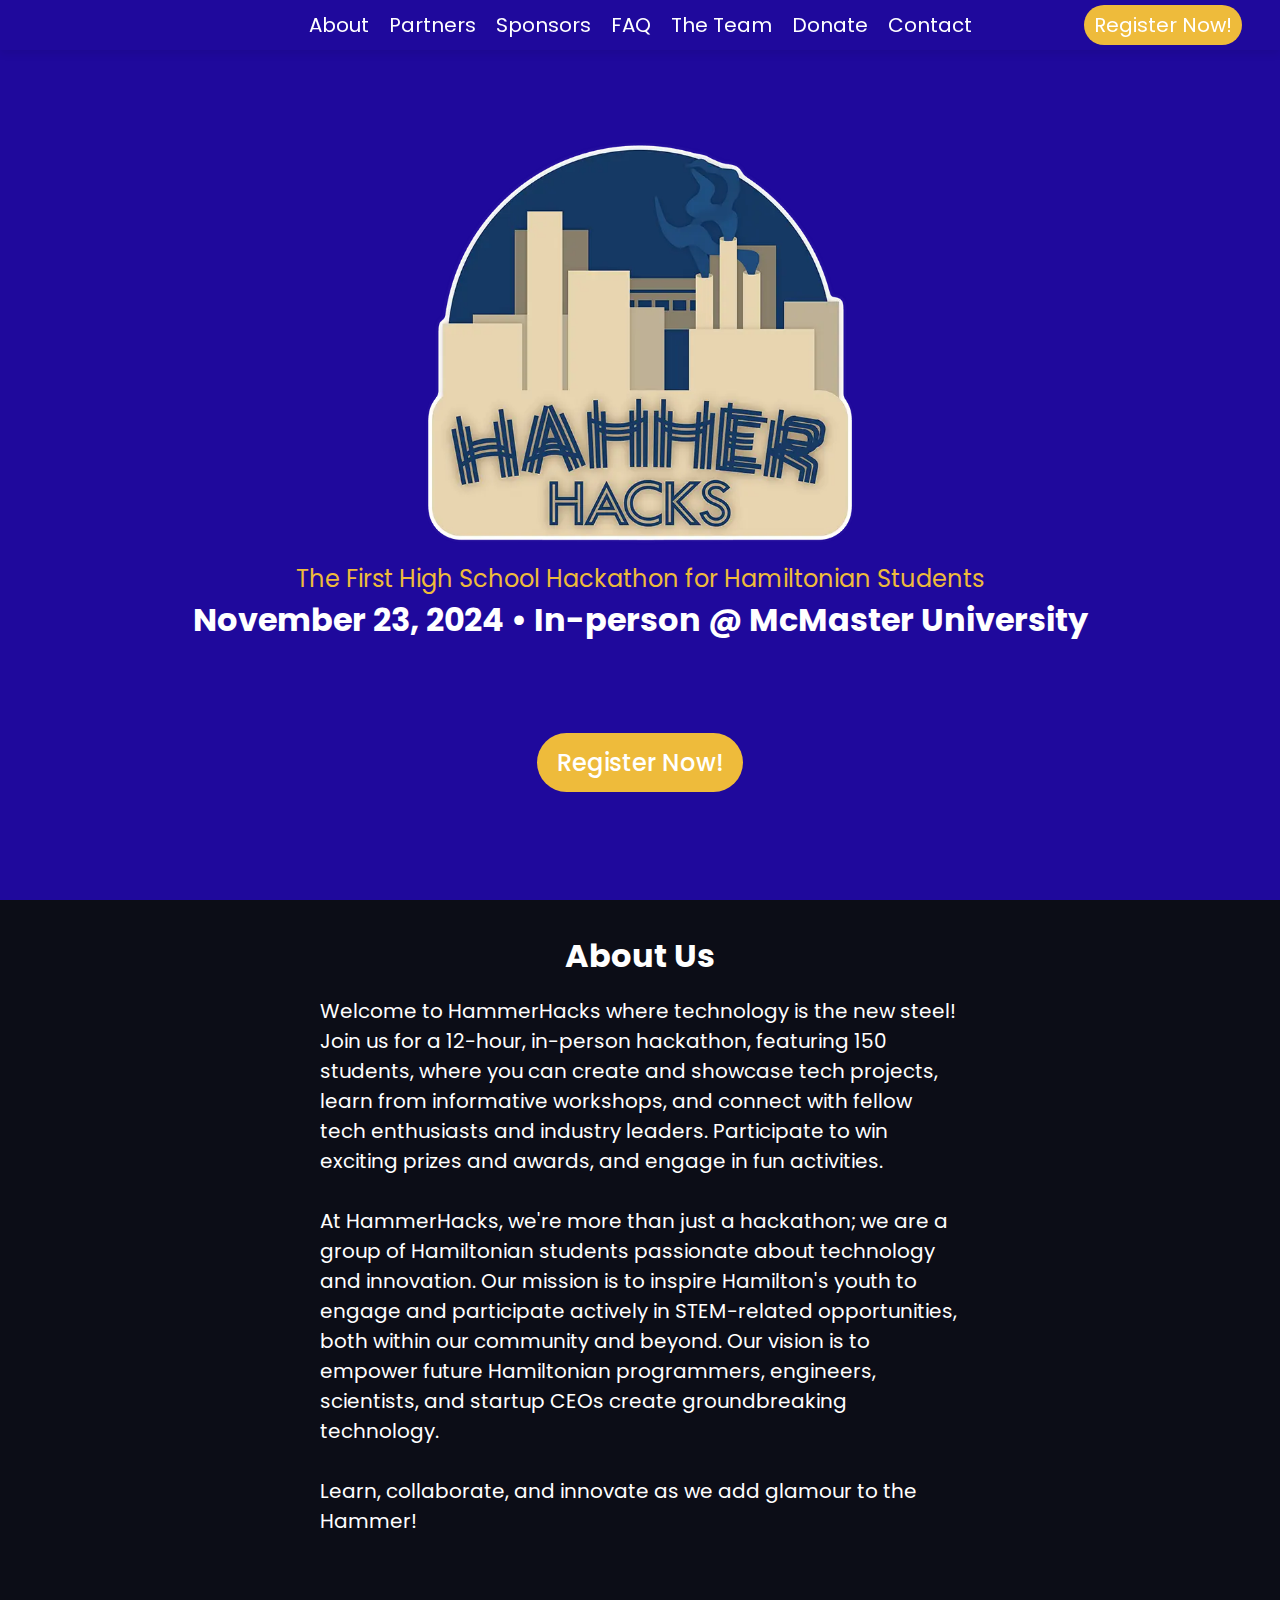
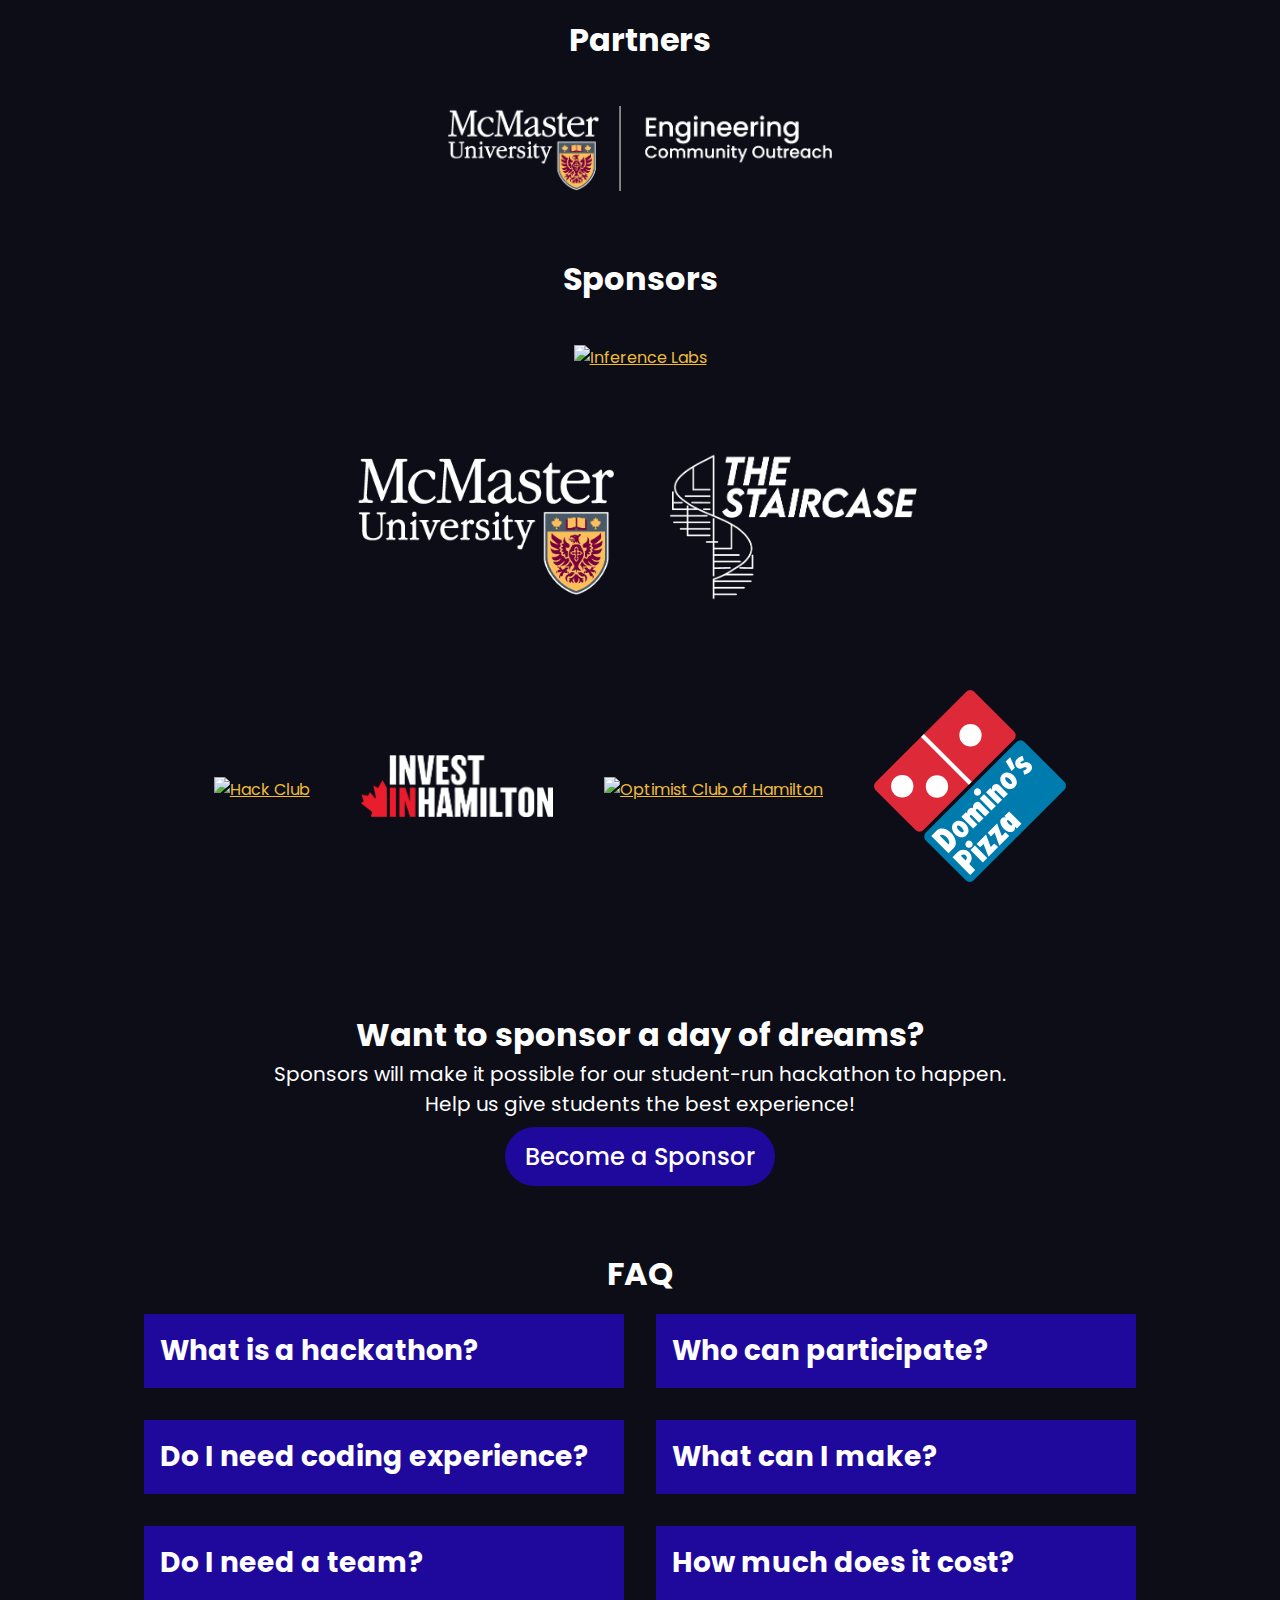
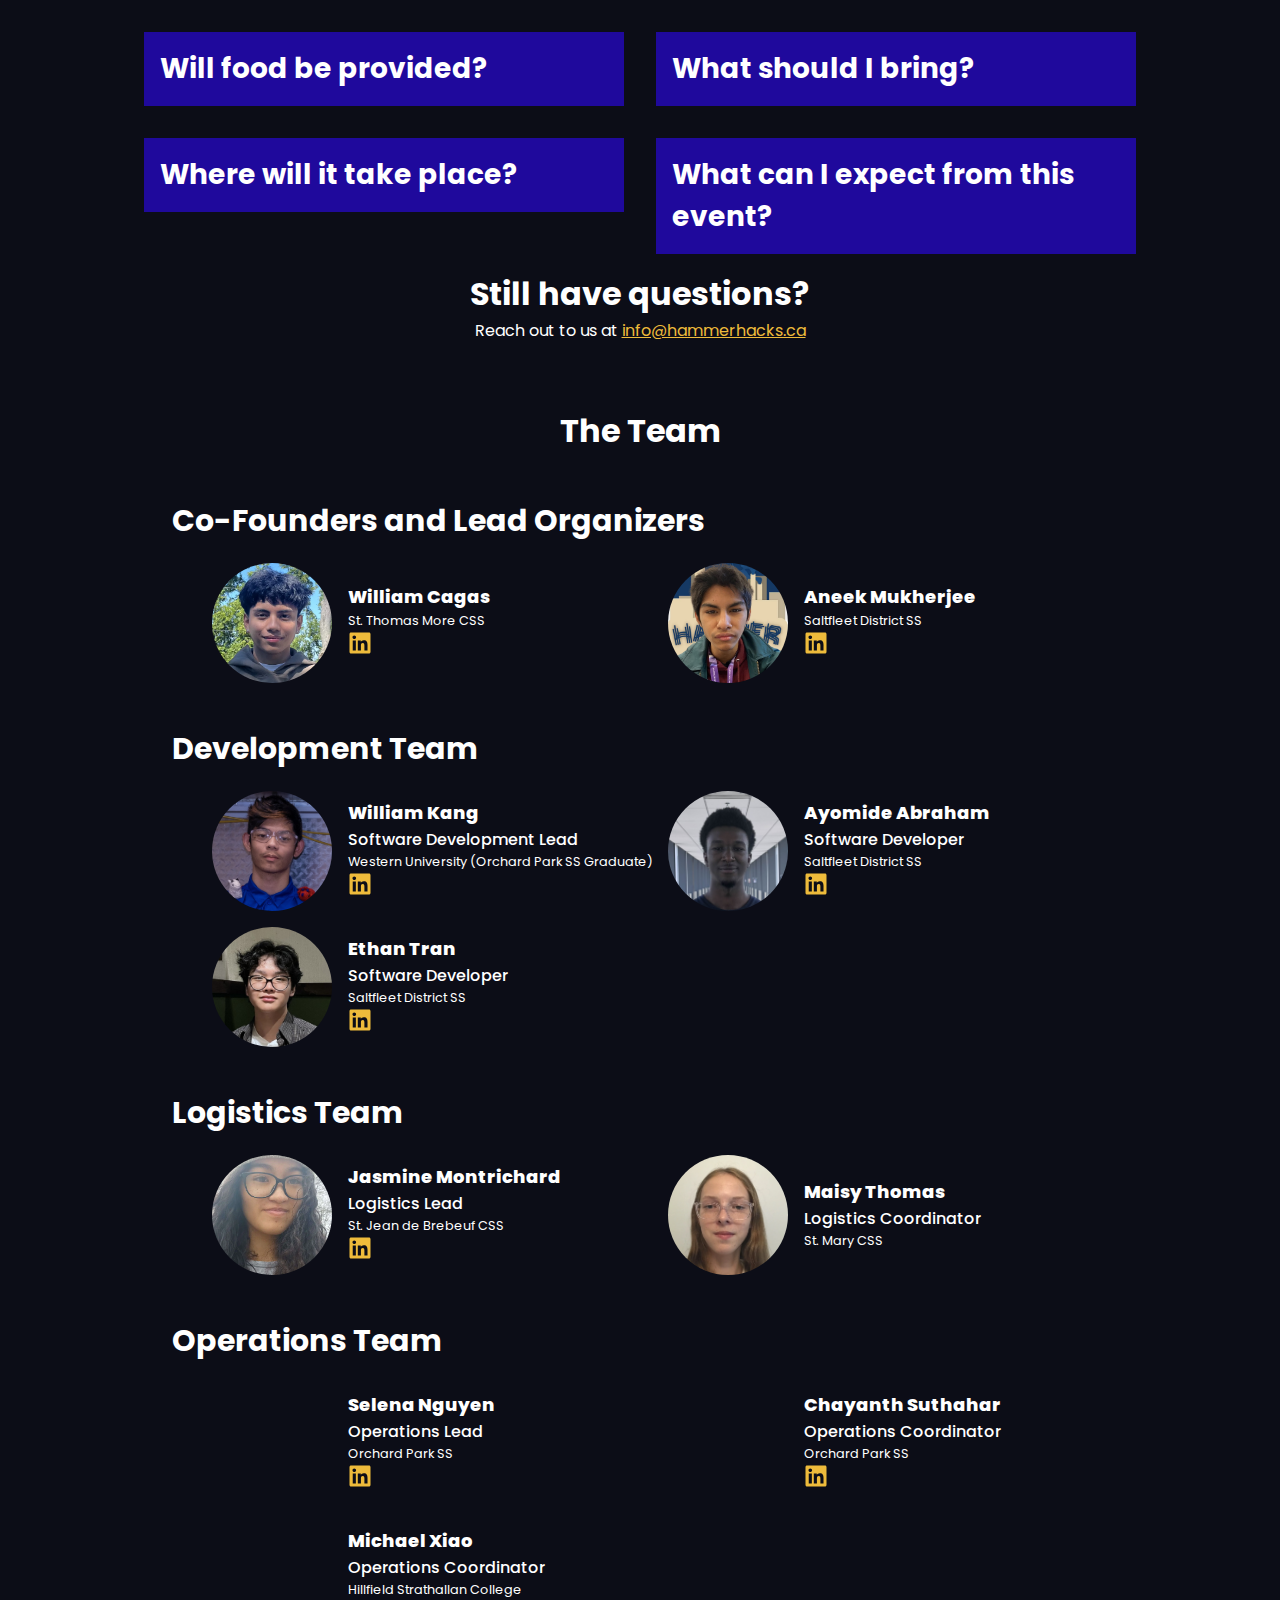
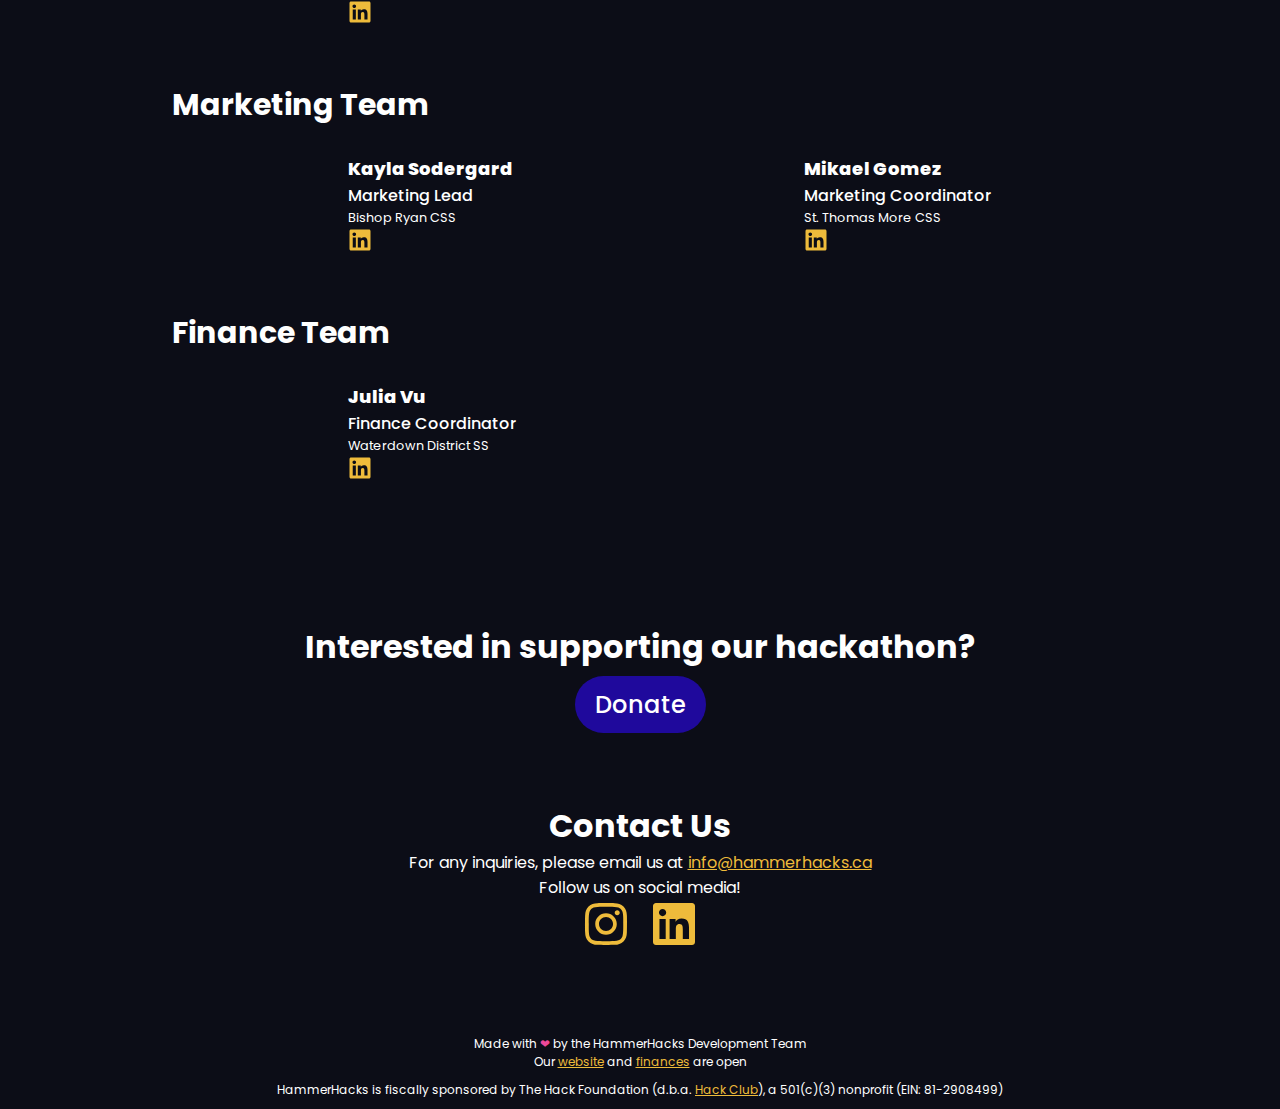
==== commit 99bdab7a: "add dominos as a sponsor" ====
--- a/index.html
+++ b/index.html
@@ -69,6 +69,8 @@
                 <div class="sponsor-logos logos-s">
                     <a href="https://hackclub.com/" target="_blank"><img src="https://assets.hackclub.com/flag-standalone.svg" alt="Hack Club"></a>
                     <a href="https://investinhamilton.ca/" target="_blank"><img src="assets/InvestInHamilton.PNG" alt="Invest in Hamilton"></a>
+                    <a href="https://optimistclubofhamilton.org/" target="_blank"><img src="assets/hamiltonoptimist.png" alt="Optimist Club of Hamilton"></a>
+                    <a href="https://www.dominos.ca/en/" target="_blank"><img src="assets/dominos.svg" alt="Domino's Pizza"></a>
                 </div>
             </div>
 
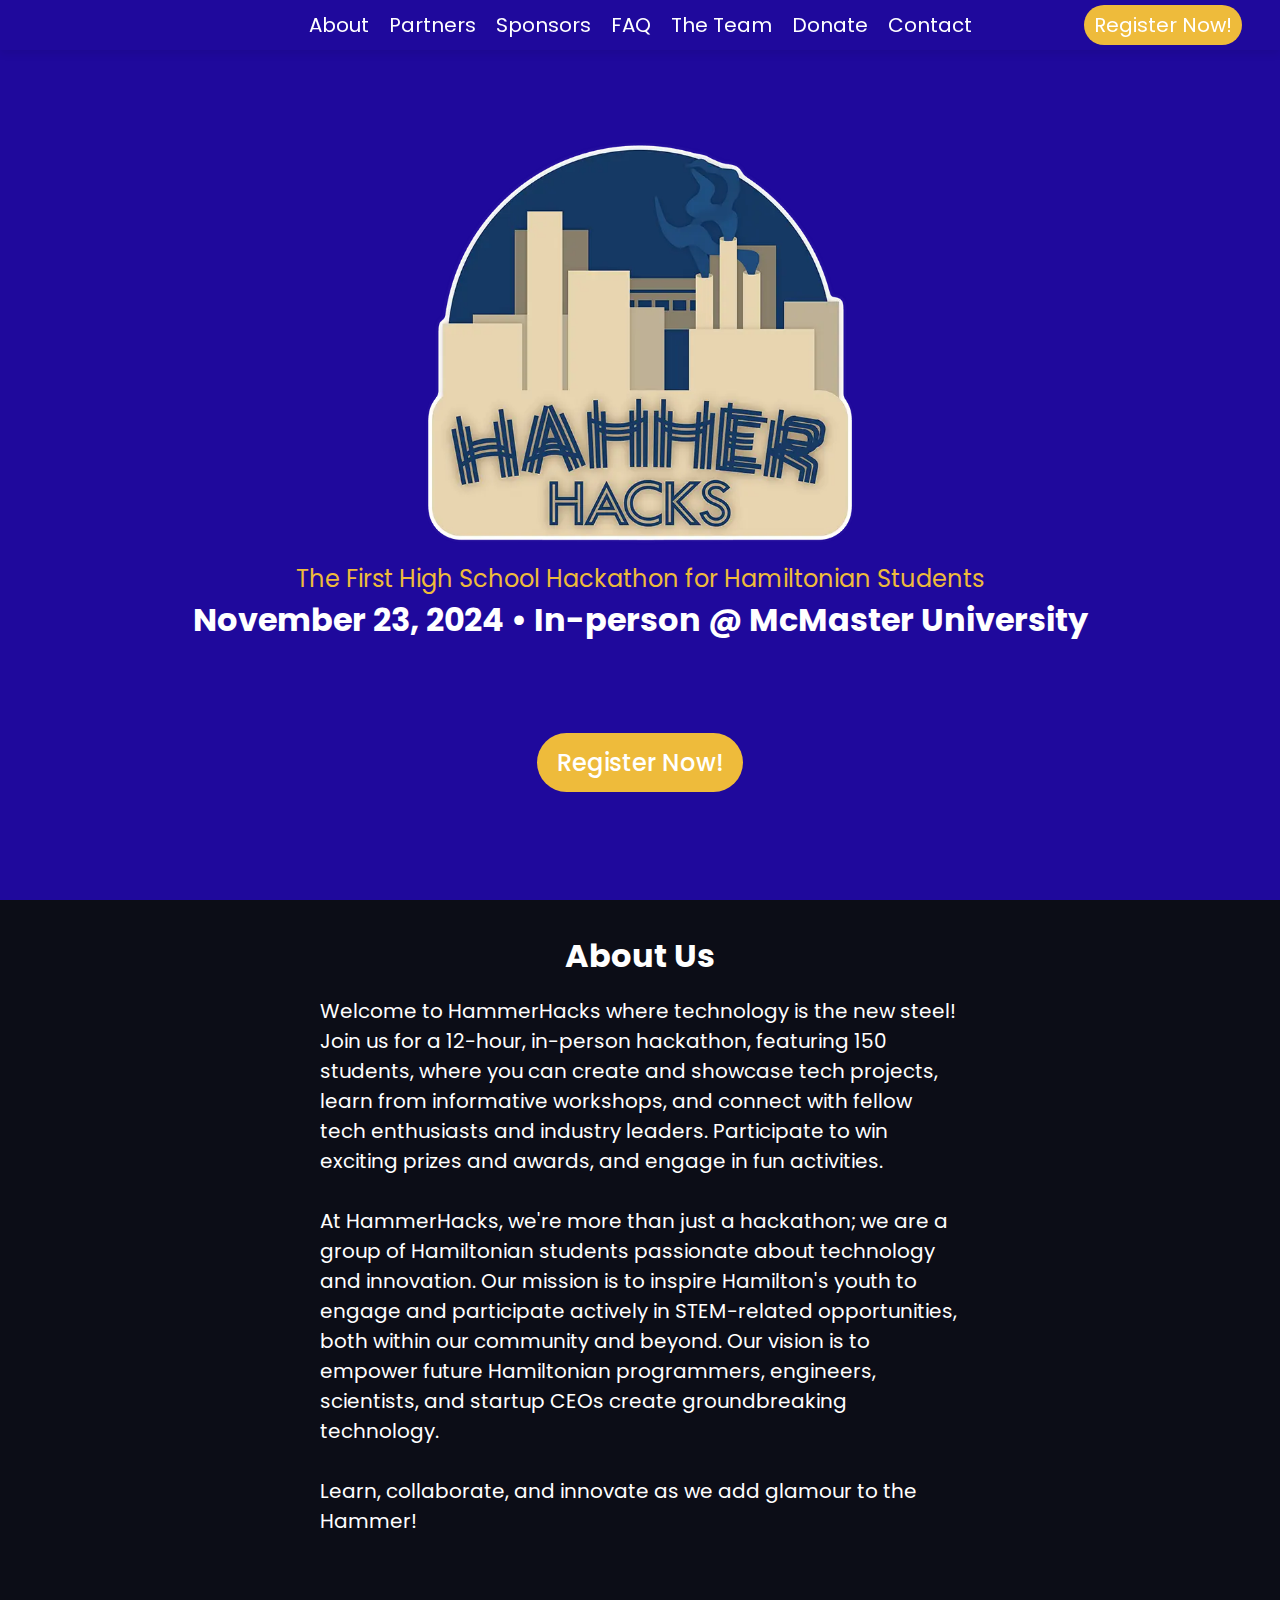
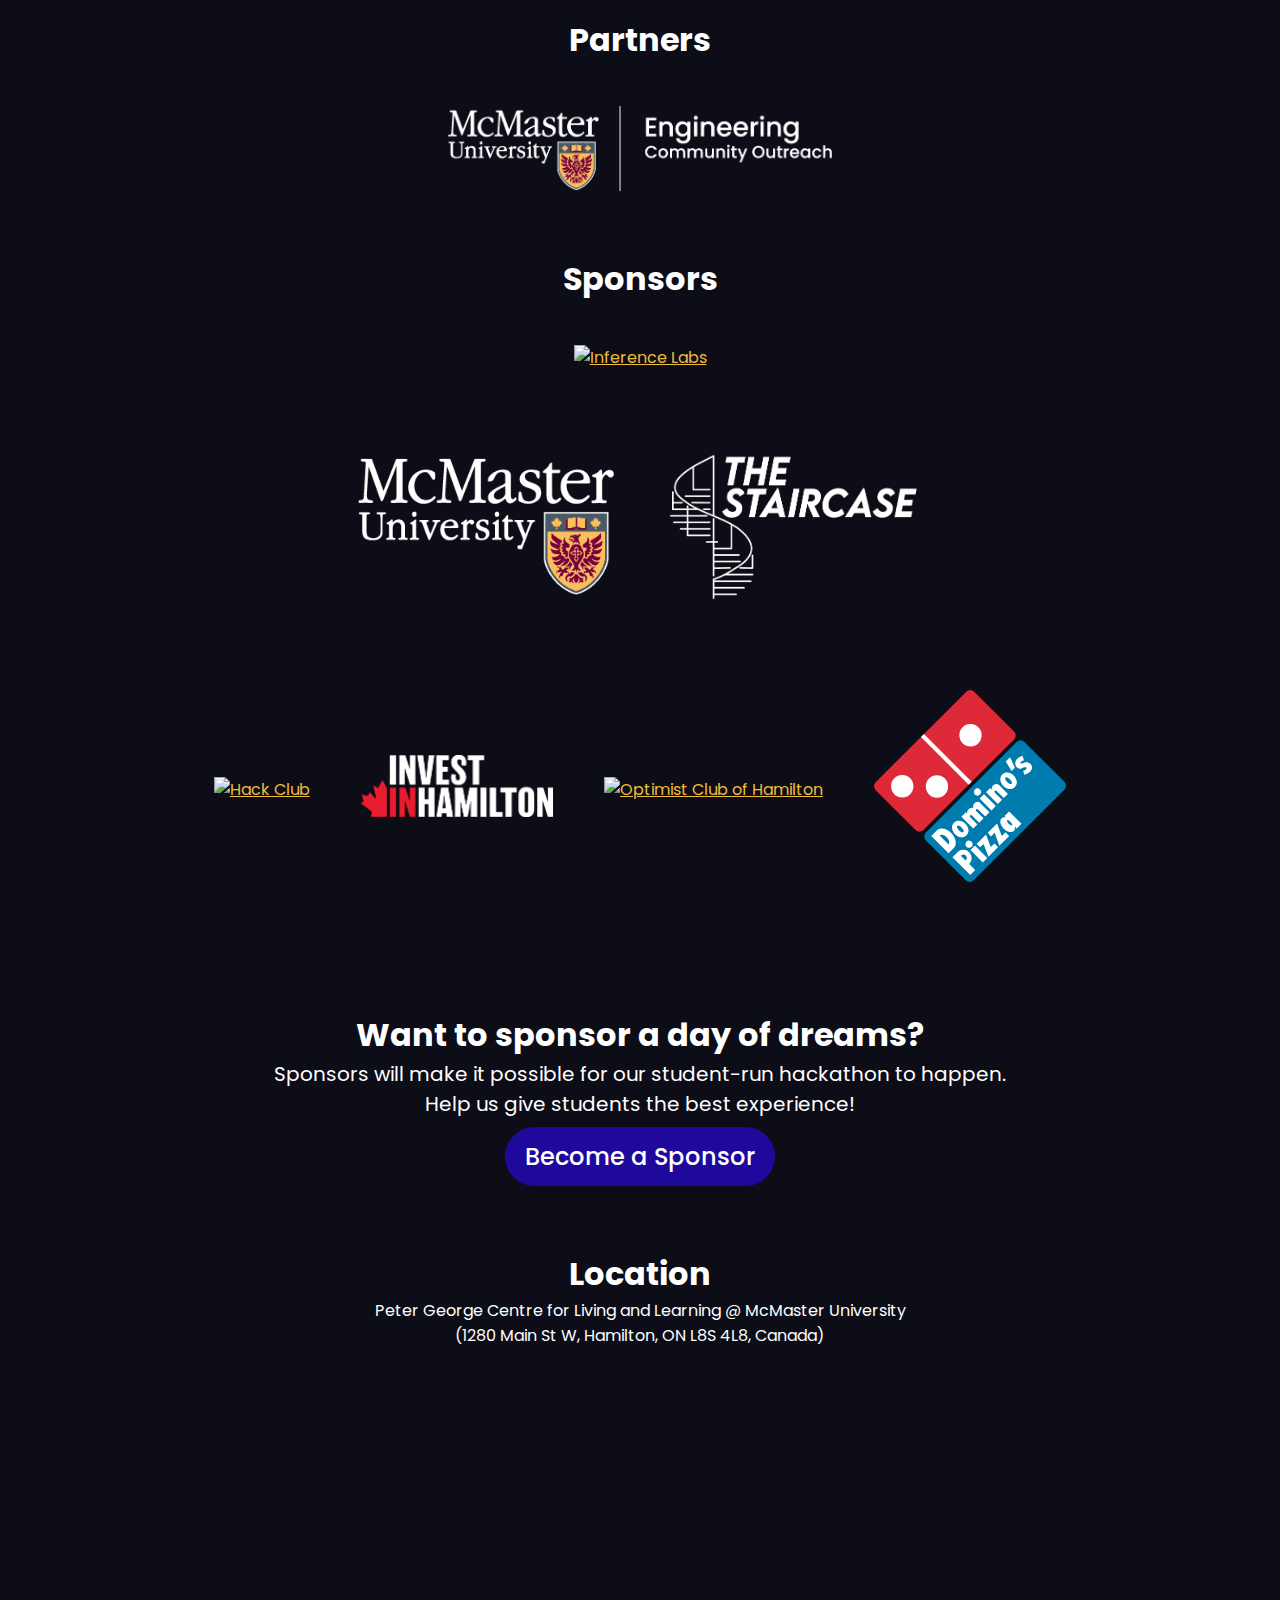
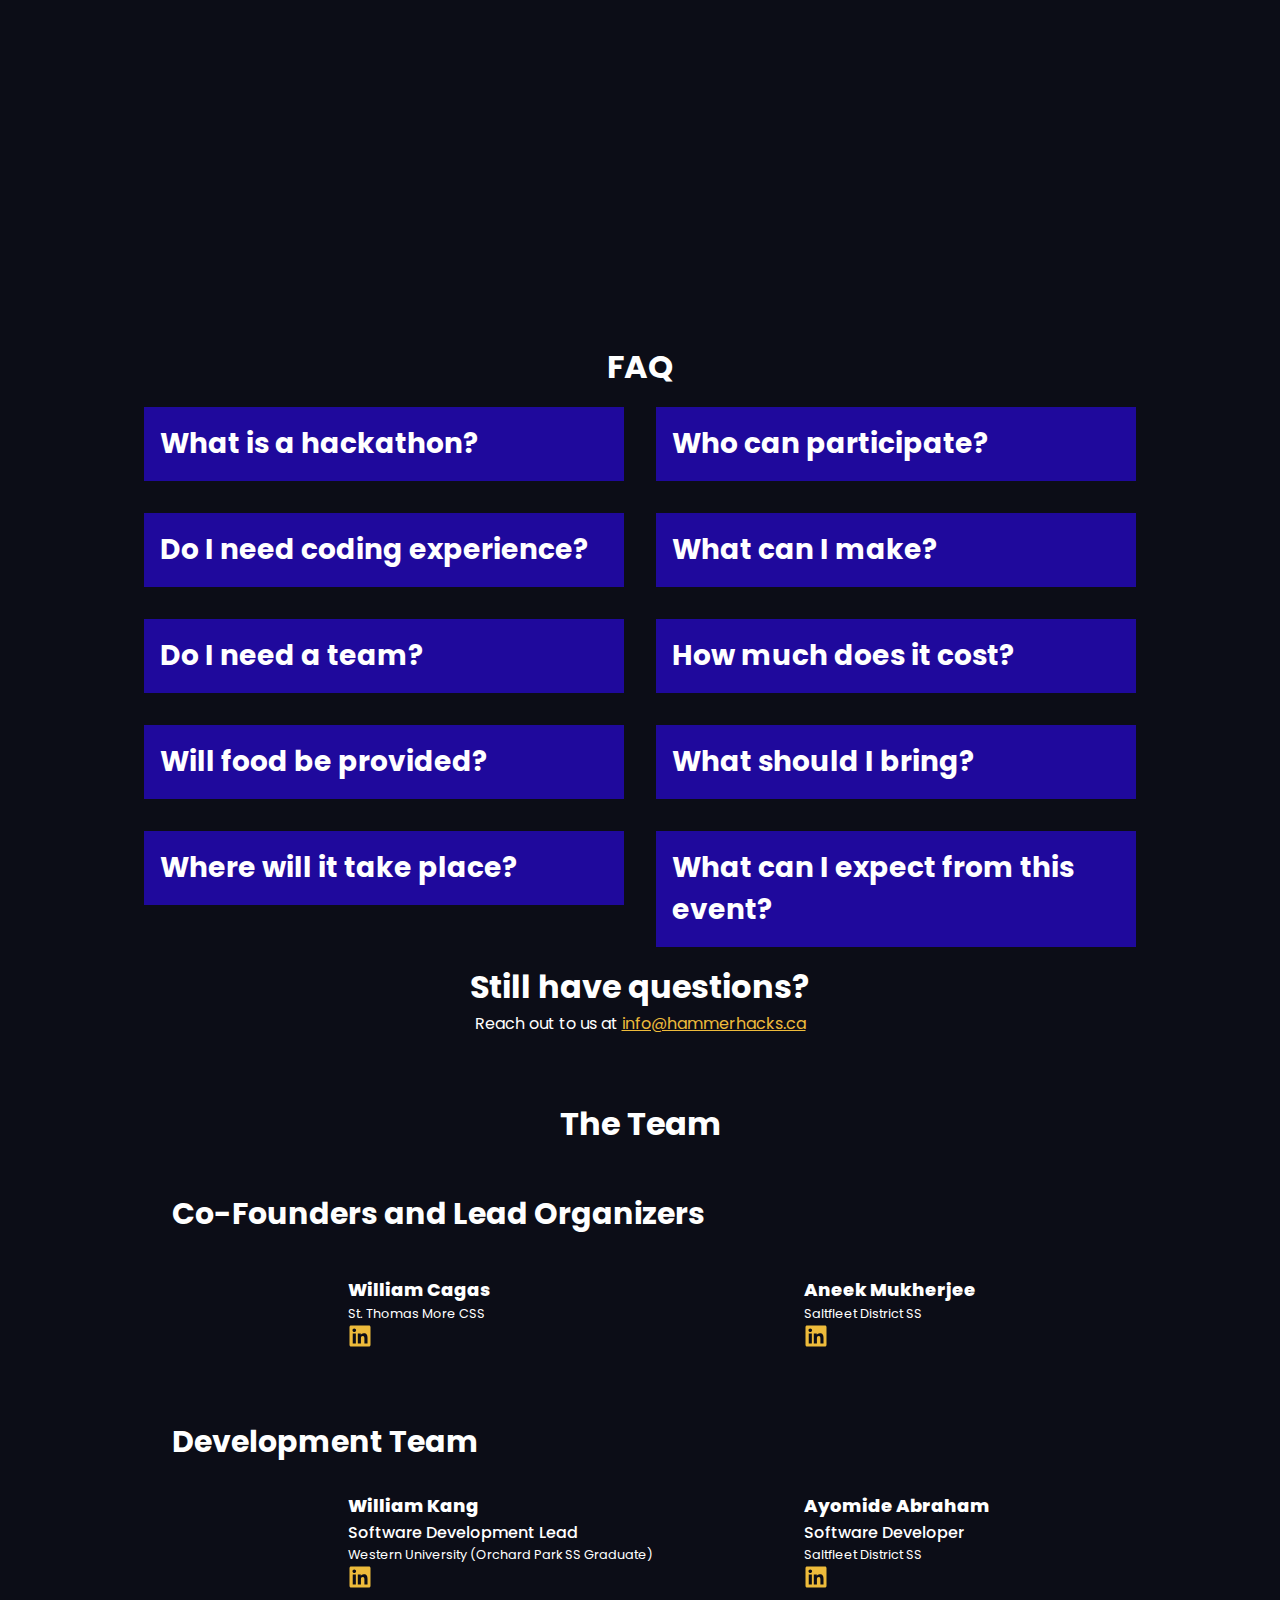
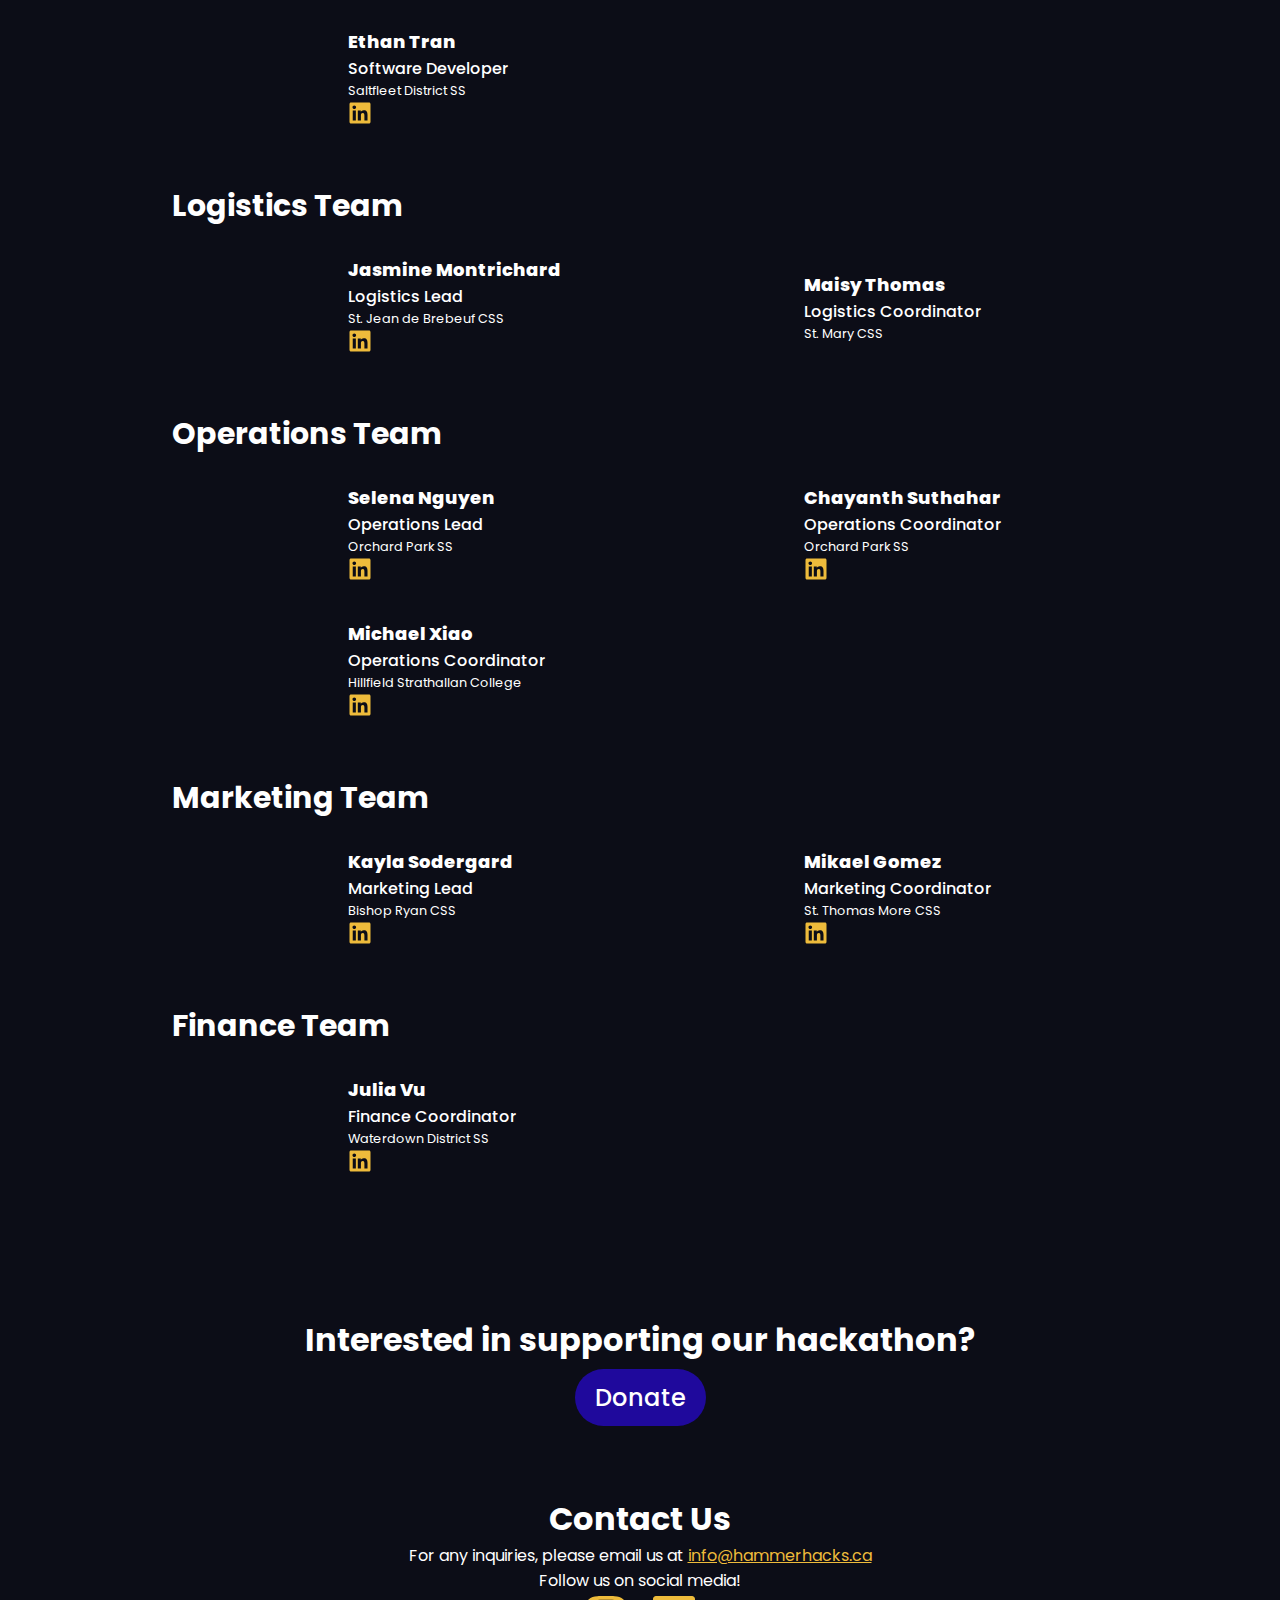
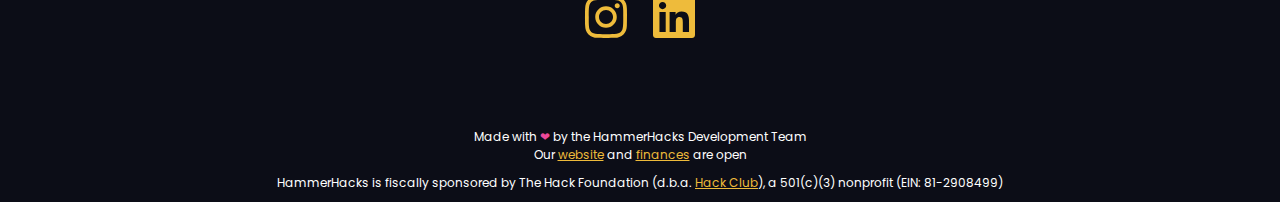
==== commit 9152c90b: "fix mobile scaling" ====
--- a/index.html
+++ b/index.html
@@ -49,7 +49,7 @@
             </p>
         </div>
 
-        <div>
+        <div class="main">
             <div class="partners">
                 <h1>Partners</h1>
                 <div class="partners-logos">
@@ -79,6 +79,13 @@
                 <p class="sponsor-text2">Sponsors will make it possible for our student-run hackathon to happen.</p>
                 <p class="sponsor-text1">Help us give students the best experience!</p>
                 <a href="https://drive.google.com/file/d/10c61yTrINZye3jpQYSqAisiAP-GhFJ2f/view" target="_blank"><button class="sponsor-button">Become a Sponsor</button></a>
+            </div>
+
+            <div class="directions">
+                <h1>Location</h1>
+                <p>Peter George Centre for Living and Learning @ McMaster University</p>
+                <p>(1280 Main St W, Hamilton, ON L8S 4L8, Canada)</p>
+                <iframe src="https://www.google.com/maps/embed?pb=!1m14!1m8!1m3!1d7800.516342400056!2d-79.918264!3d43.2654!3m2!1i1024!2i768!4f13.1!3m3!1m2!1s0x882c9b6596106407%3A0xf256463687b966a8!2sPeter%20George%20Centre%20for%20Living%20and%20Learning!5e1!3m2!1sen!2sus!4v1730248216534!5m2!1sen!2sus" width="800" height="600" allowfullscreen="" loading="lazy" referrerpolicy="no-referrer-when-downgrade"></iframe>
             </div>
 
             <div class="faq">
--- a/css/style.css
+++ b/css/style.css
@@ -105,6 +105,12 @@
     align-items: center;
 }
 
+iframe {
+    border: 0;
+    width: 50%;
+    height: 60vh;
+}
+
 .title-holder {
     height: 100vh;
     width: 100%;
@@ -170,6 +176,10 @@
     font-size: 1.25rem;
 }
 
+.main {
+    width: 100%;
+}
+
 .partners-logos, .sponsor-logos {
     margin-top: 1rem;
     display: flex;
@@ -206,6 +216,10 @@
 .partners-logos a:hover,
 .sponsor-logos a:hover {
     transform: scale(1.1);
+}
+
+.directions {
+    margin-bottom: 3rem;
 }
 
 .faq-boxes {
@@ -399,6 +413,11 @@
 }
 
 @media (max-width: 768px) {
+    iframe {
+        width: 97.5%;
+        height: 65vh;
+    }
+
     .sponsor-logos {
         flex-direction: column;
     }
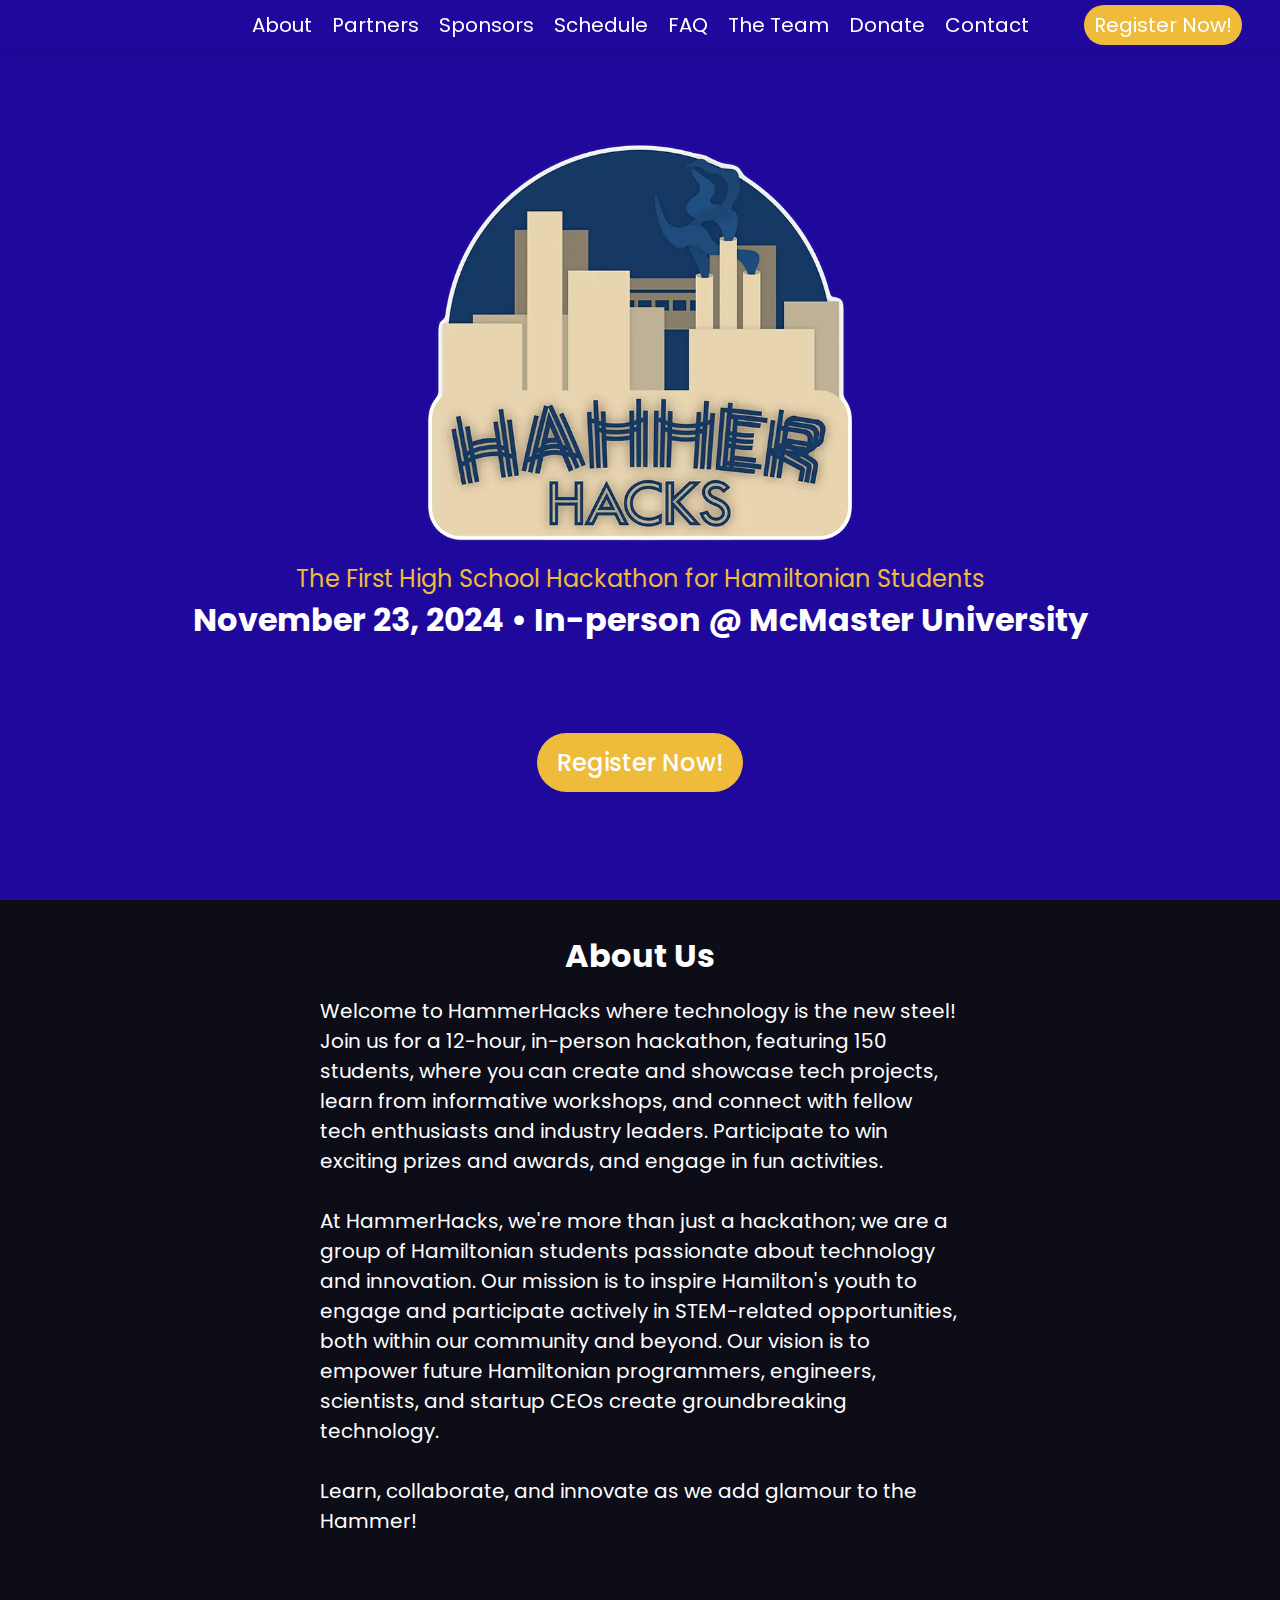
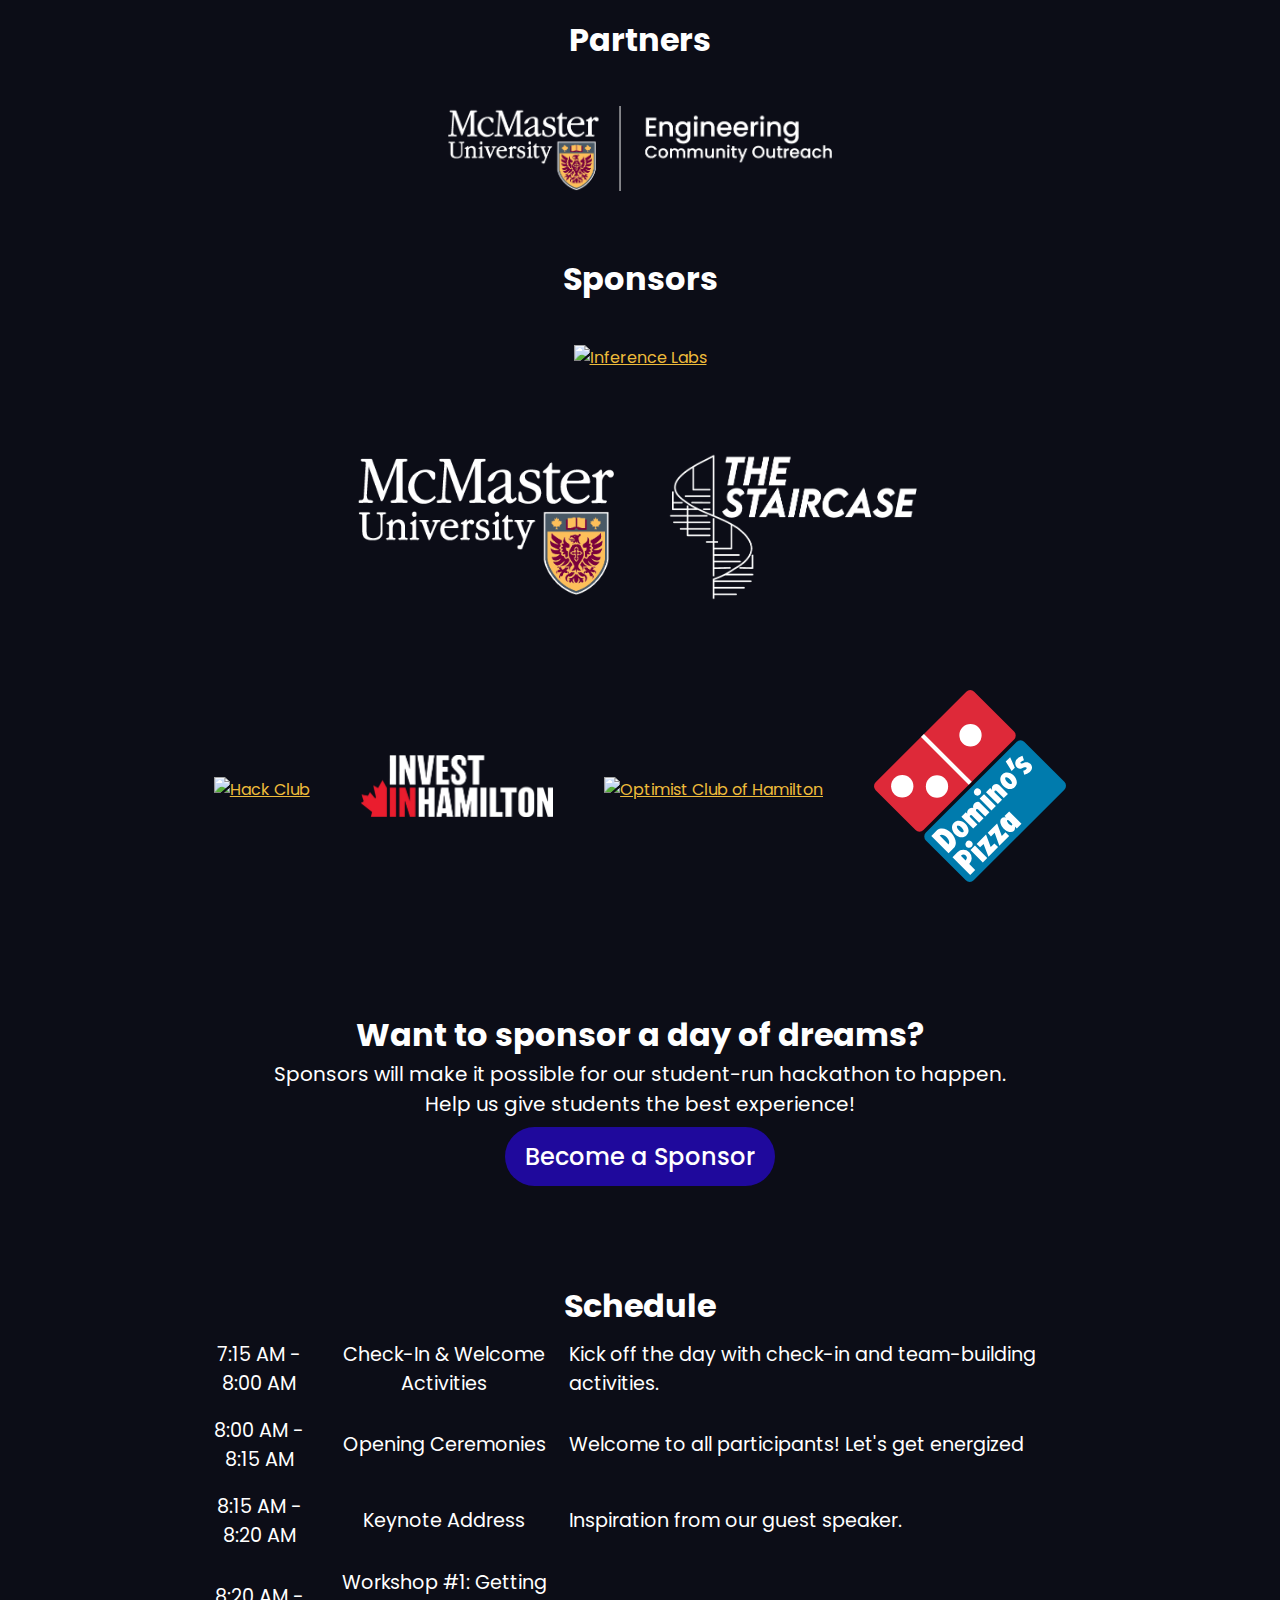
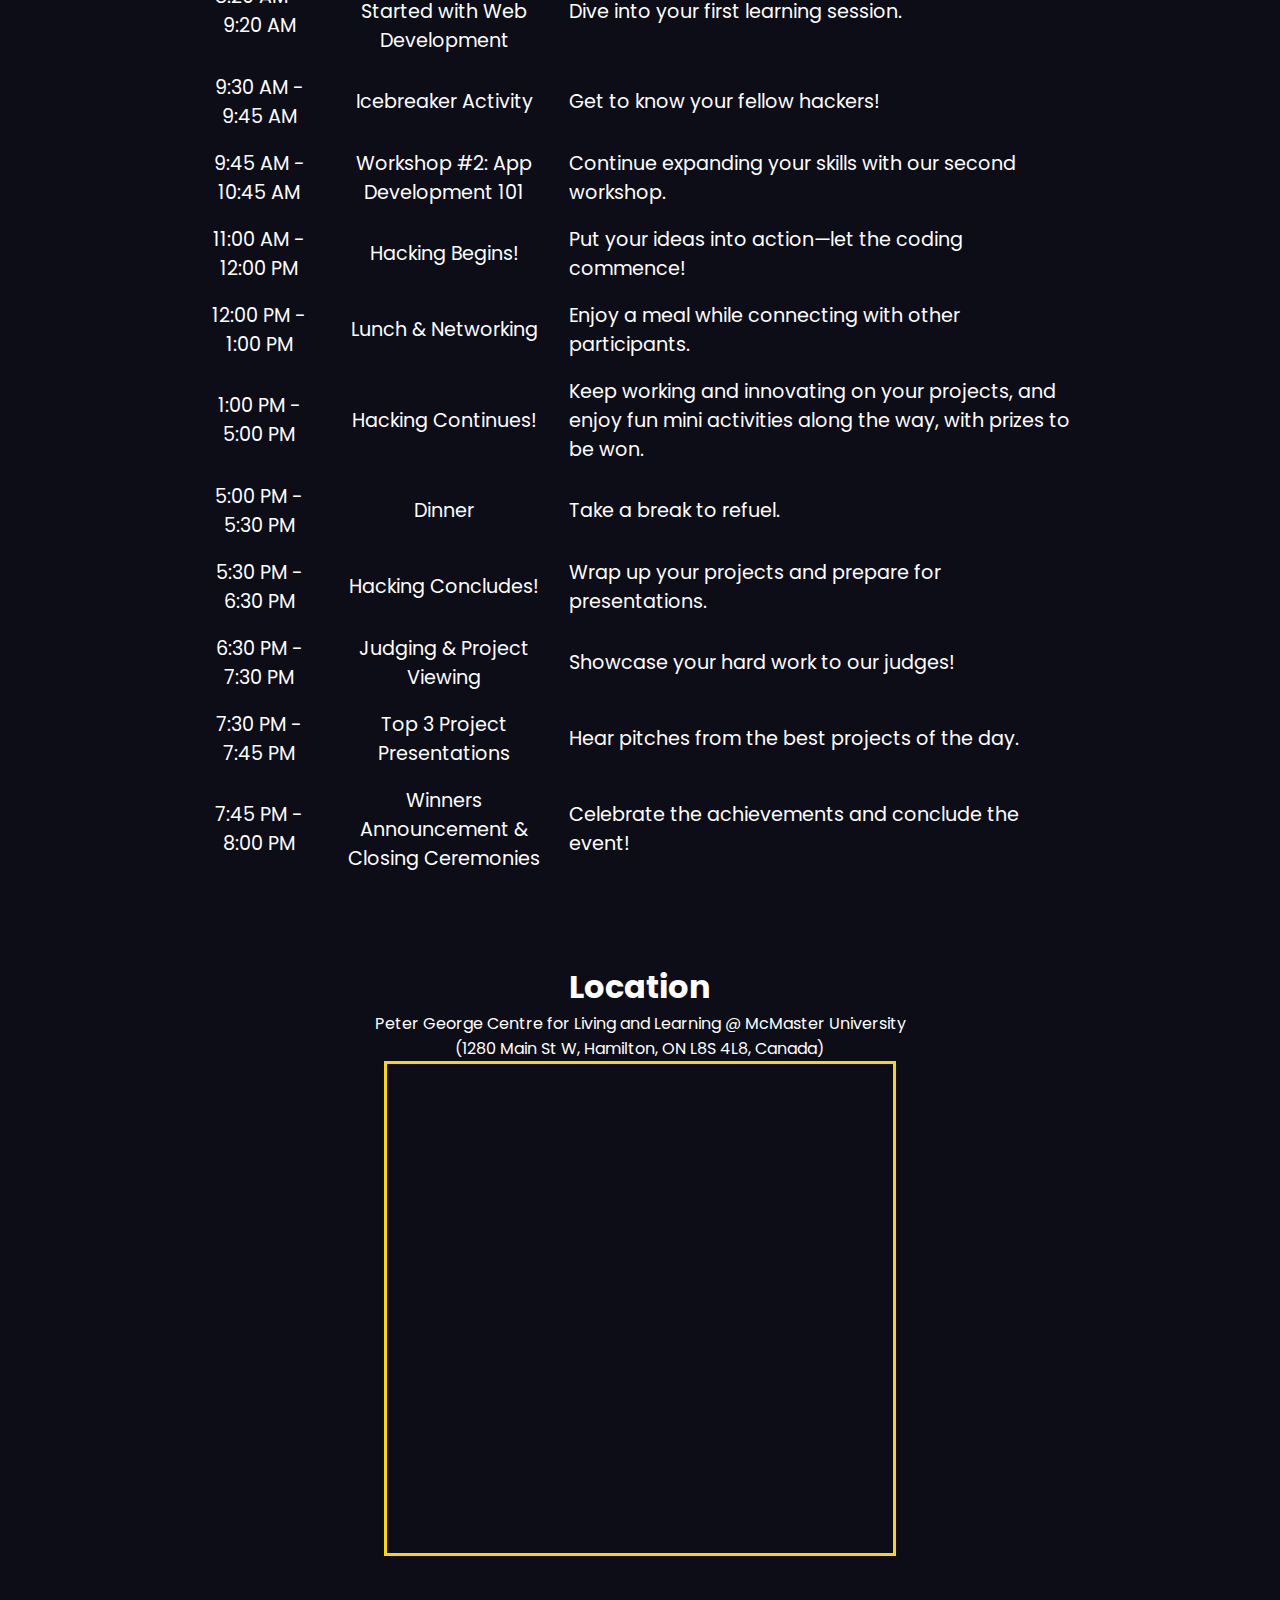
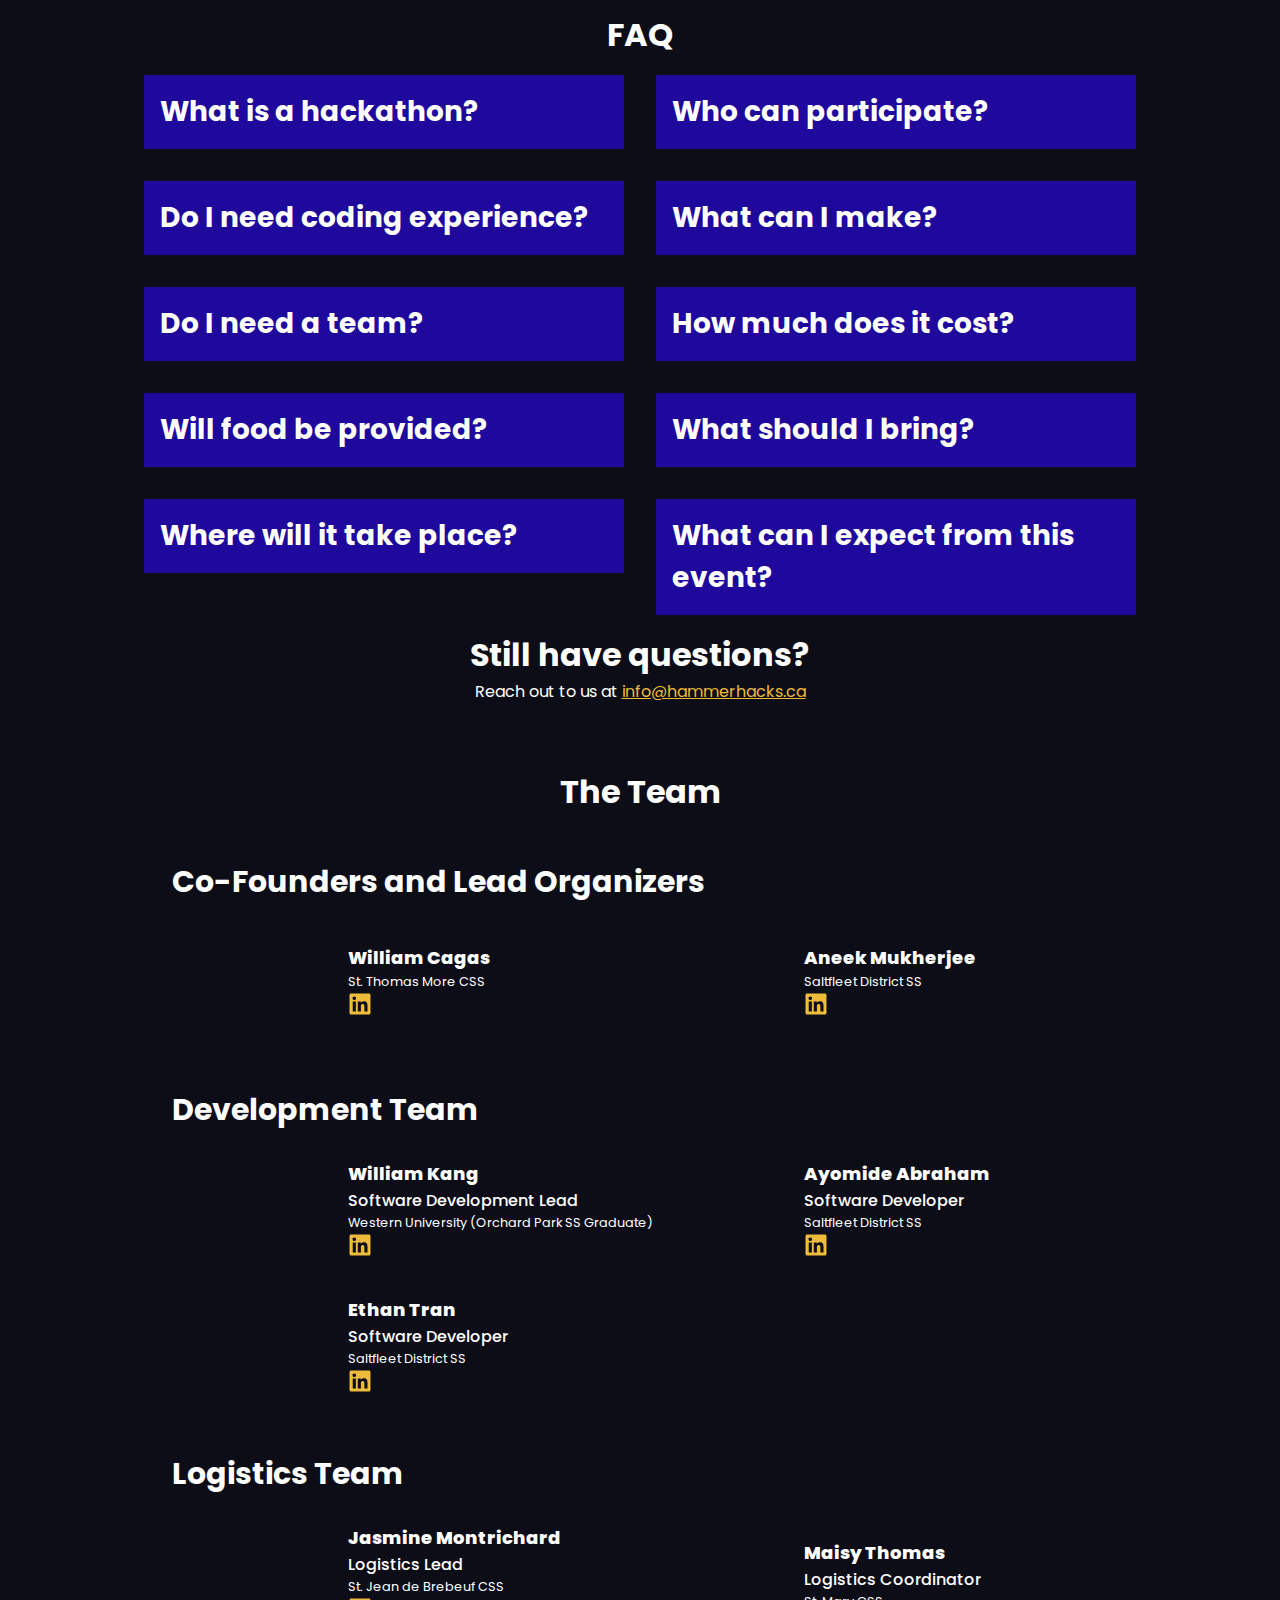
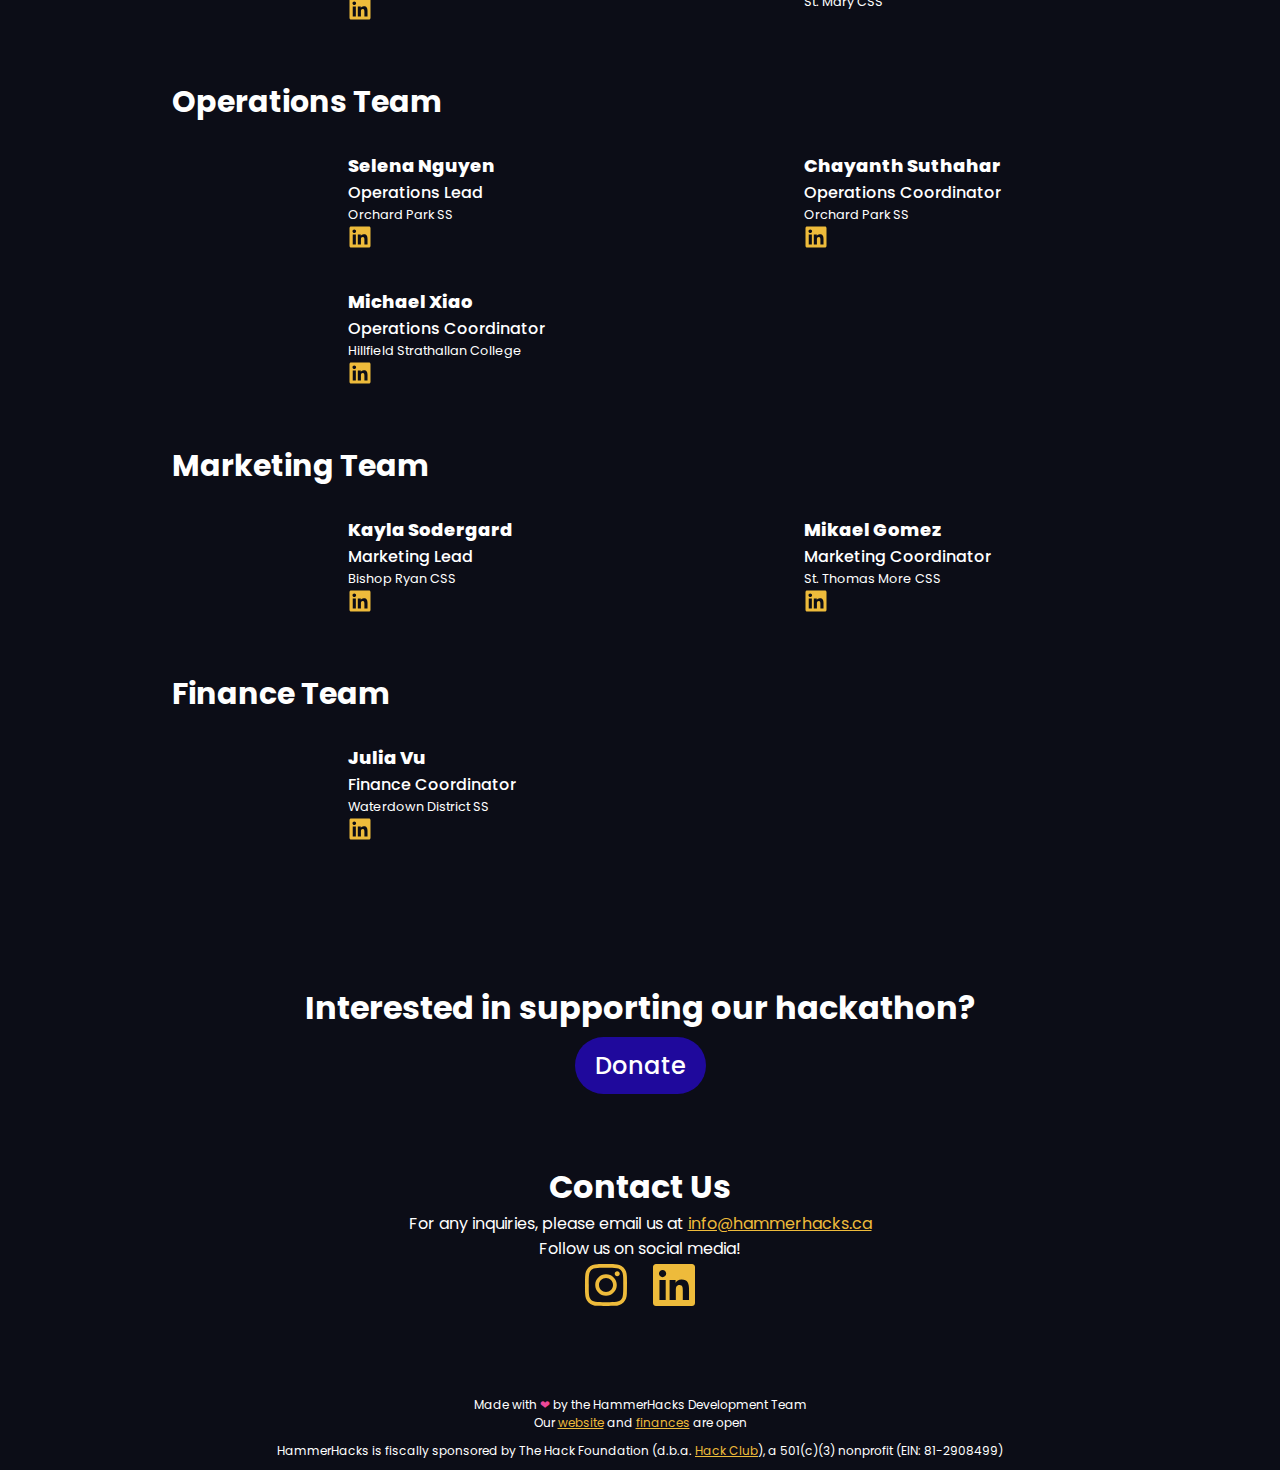
==== commit 3c4908c6: "add schedule" ====
--- a/index.html
+++ b/index.html
@@ -18,6 +18,7 @@
             <a data-scrollto="welcome-container">About</a>
             <a data-scrollto="partners">Partners</a>
             <a data-scrollto="sponsors">Sponsors</a>
+            <a data-scrollto="schedule">Schedule</a>
             <a data-scrollto="faq">FAQ</a>
             <a data-scrollto="team">The Team</a>
             <a data-scrollto="donate">Donate</a>
@@ -81,6 +82,82 @@
                 <a href="https://drive.google.com/file/d/10c61yTrINZye3jpQYSqAisiAP-GhFJ2f/view" target="_blank"><button class="sponsor-button">Become a Sponsor</button></a>
             </div>
 
+            <div class="schedule">
+                <h1>Schedule</h1>
+                <table>
+                    <tr>
+                        <td class="scheduleTime">7:15 AM - 8:00 AM</td>
+                        <td class="activity">Check-In &amp; Welcome Activities</td>
+                        <td class="description">Kick off the day with check-in and team-building activities.</td>
+                    </tr>
+                    <tr>
+                        <td class="scheduleTime">8:00 AM - 8:15 AM</td>
+                        <td class="activity">Opening Ceremonies</td>
+                        <td class="description">Welcome to all participants! Let's get energized</td>
+                    </tr>
+                    <tr>
+                        <td class="scheduleTime">8:15 AM - 8:20 AM</td>
+                        <td class="activity">Keynote Address</td>
+                        <td class="description">Inspiration from our guest speaker.</td>
+                    </tr>
+                    <tr>
+                        <td class="scheduleTime">8:20 AM - 9:20 AM</td>
+                        <td class="activity">Workshop #1: Getting Started with Web Development</td>
+                        <td class="description">Dive into your first learning session.</td>
+                    </tr>
+                    <tr>
+                        <td class="scheduleTime">9:30 AM - 9:45 AM</td>
+                        <td class="activity">Icebreaker Activity</td>
+                        <td class="description">Get to know your fellow hackers!</td>
+                    </tr>
+                    <tr>
+                        <td class="scheduleTime">9:45 AM - 10:45 AM</td>
+                        <td class="activity">Workshop #2: App Development 101</td>
+                        <td class="description">Continue expanding your skills with our second workshop.</td>
+                    </tr>
+                    <tr>
+                        <td class="scheduleTime">11:00 AM - 12:00 PM</td>
+                        <td class="activity">Hacking Begins!</td>
+                        <td class="description">Put your ideas into action—let the coding commence!</td>
+                    </tr>
+                    <tr>
+                        <td class="scheduleTime">12:00 PM - 1:00 PM</td>
+                        <td class="activity">Lunch &amp; Networking</td>
+                        <td class="description">Enjoy a meal while connecting with other participants.</td>
+                    </tr>
+                    <tr>
+                        <td class="scheduleTime">1:00 PM - 5:00 PM</td>
+                        <td class="activity">Hacking Continues!</td>
+                        <td class="description">Keep working and innovating on your projects, and enjoy fun mini activities along the way, with prizes to be won.</td>
+                    </tr>
+                    <tr>
+                        <td class="scheduleTime">5:00 PM - 5:30 PM</td>
+                        <td class="activity">Dinner</td>
+                        <td class="description">Take a break to refuel.</td>
+                    </tr>
+                    <tr>
+                        <td class="scheduleTime">5:30 PM - 6:30 PM</td>
+                        <td class="activity">Hacking Concludes!</td>
+                        <td class="description">Wrap up your projects and prepare for presentations.</td>
+                    </tr>
+                    <tr>
+                        <td class="scheduleTime">6:30 PM - 7:30 PM</td>
+                        <td class="activity">Judging &amp; Project Viewing</td>
+                        <td class="description">Showcase your hard work to our judges!</td>
+                    </tr>
+                    <tr>
+                        <td class="scheduleTime">7:30 PM - 7:45 PM</td>
+                        <td class="activity">Top 3 Project Presentations</td>
+                        <td class="description">Hear pitches from the best projects of the day.</td>
+                    </tr>
+                    <tr>
+                        <td class="scheduleTime">7:45 PM - 8:00 PM</td>
+                        <td class="activity">Winners Announcement &amp; Closing Ceremonies</td>
+                        <td class="description">Celebrate the achievements and conclude the event!</td>
+                    </tr>
+                </table>
+            </div>
+            
             <div class="directions">
                 <h1>Location</h1>
                 <p>Peter George Centre for Living and Learning @ McMaster University</p>
--- a/css/style.css
+++ b/css/style.css
@@ -106,9 +106,34 @@
 }
 
 iframe {
-    border: 0;
-    width: 50%;
-    height: 60vh;
+    border: gold 3px solid;
+    width: 40%;
+    height: 55vh;
+}
+
+.schedule {
+    width: 70%;
+    margin-left: auto;
+    margin-right: auto;
+    margin-bottom: 5rem;
+}
+
+.schedule td {
+    font-size: 1.2rem;
+    padding: 8px 5px;
+}
+
+.scheduleTime {
+    width: 10%;
+}
+
+.schedule .activity {
+    width: 18%;
+}
+
+.schedule .description {
+    text-align: left;
+    width: 40%;
 }
 
 .title-holder {
@@ -338,7 +363,7 @@
 
 .sponsor-holder {
     margin-top: 6rem;
-    margin-bottom: 4rem;
+    margin-bottom: 6rem;
 }
 
 .sponsor-text1 {
@@ -413,6 +438,14 @@
 }
 
 @media (max-width: 768px) {
+    .schedule {
+        width: 100%;
+    }
+
+    .scheduleTime {
+        width: 30%;
+    }
+
     iframe {
         width: 97.5%;
         height: 65vh;
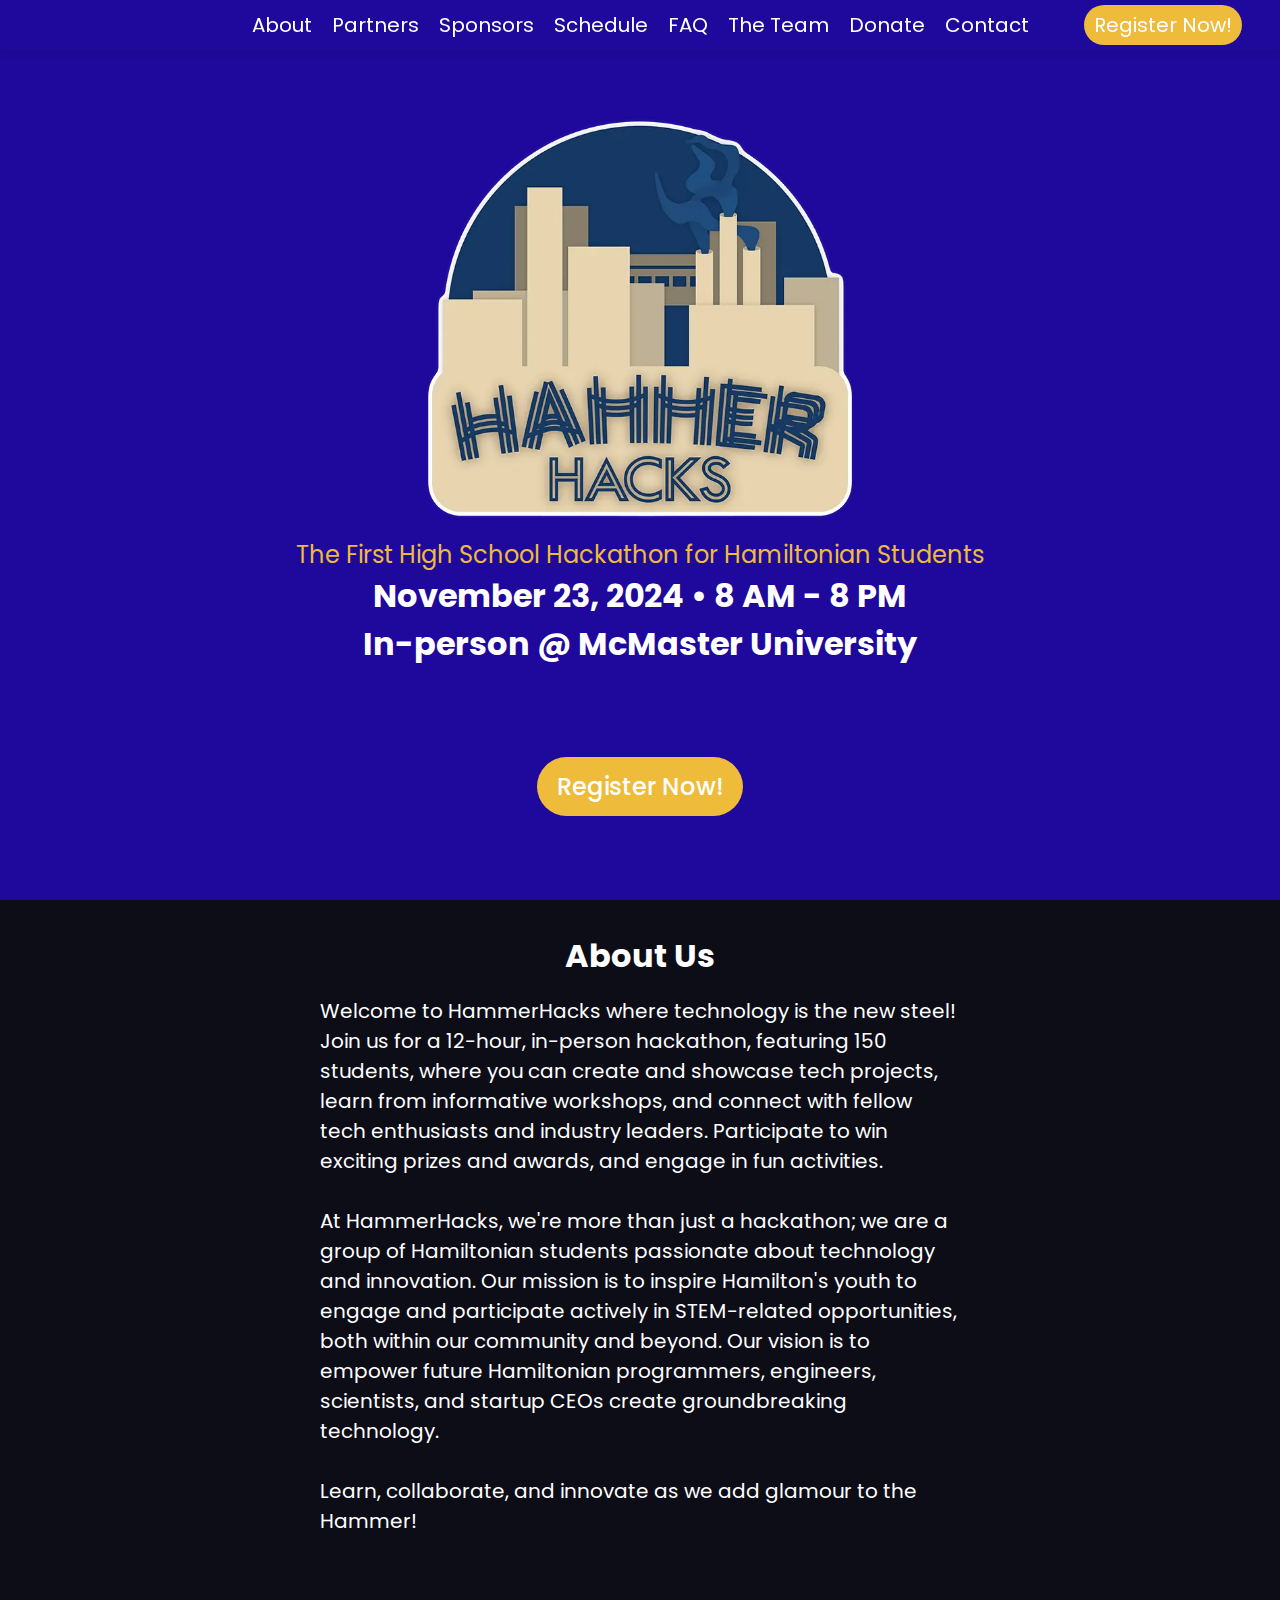
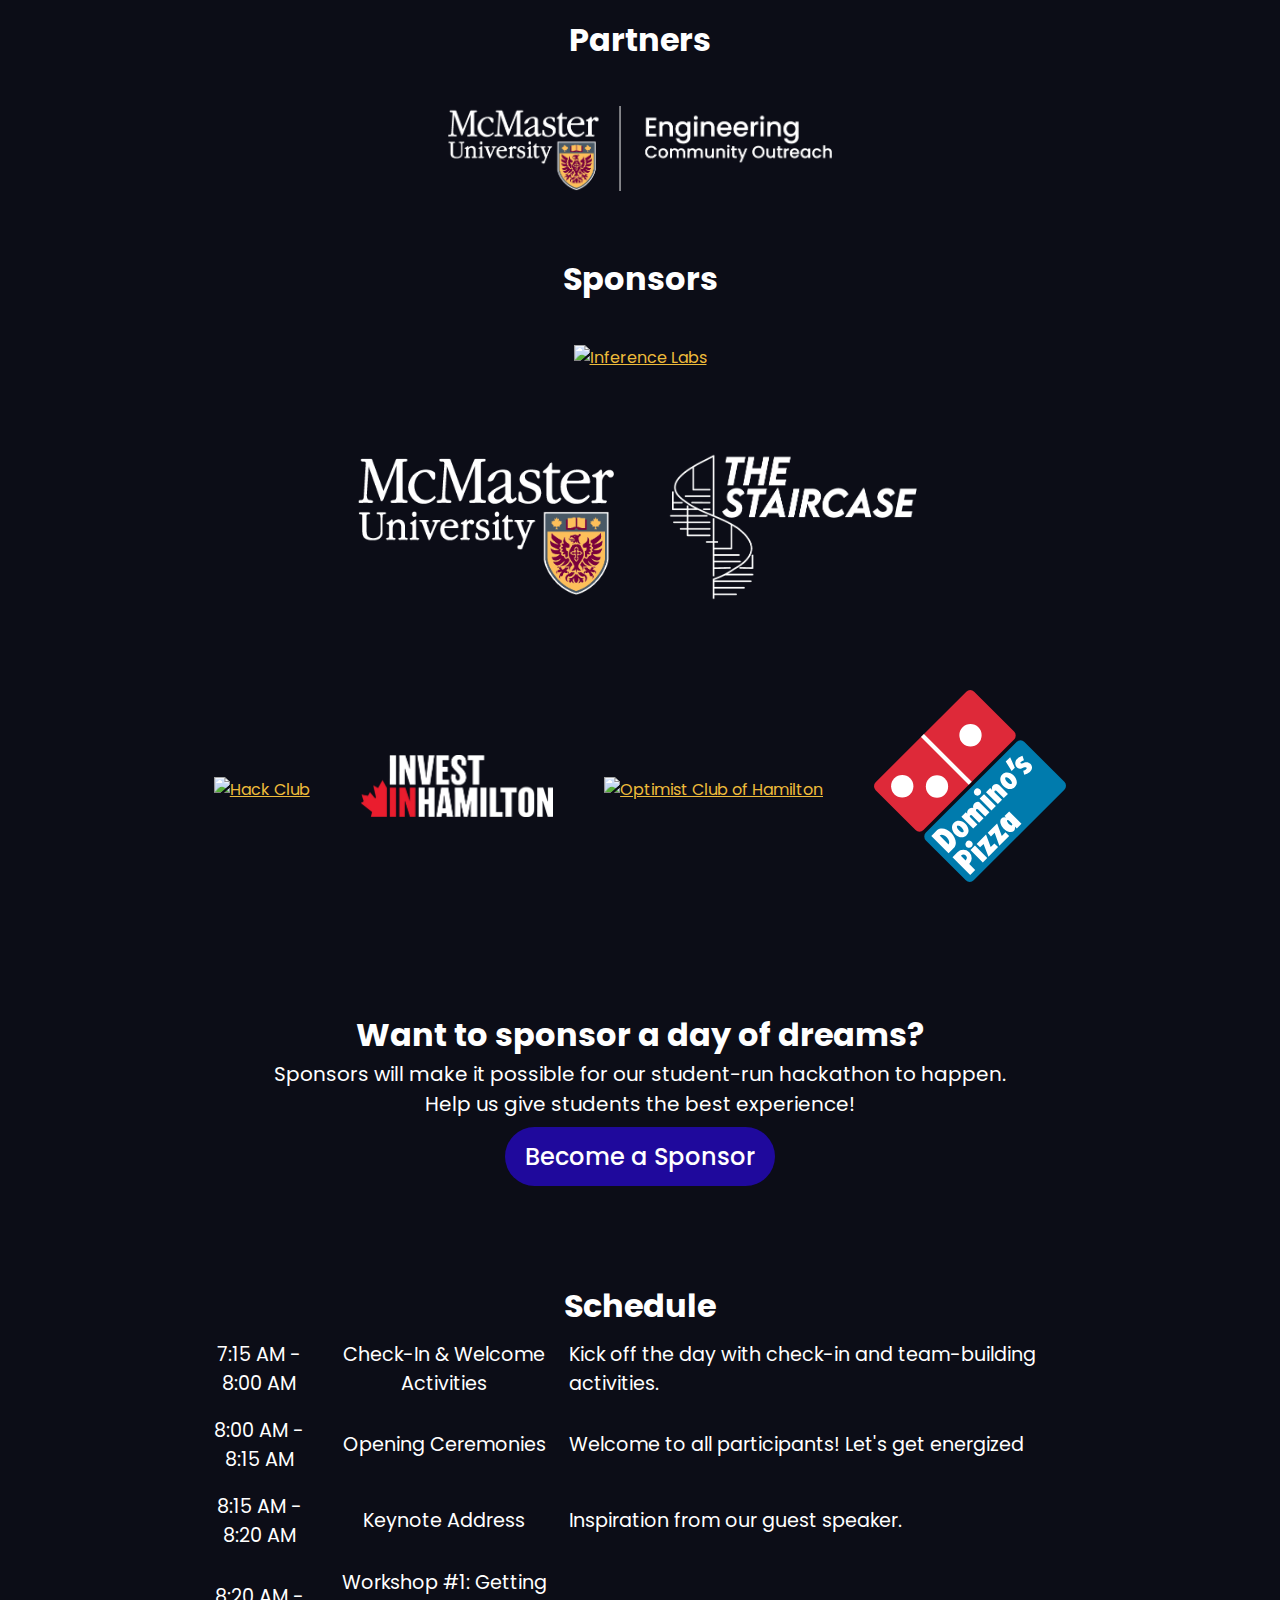
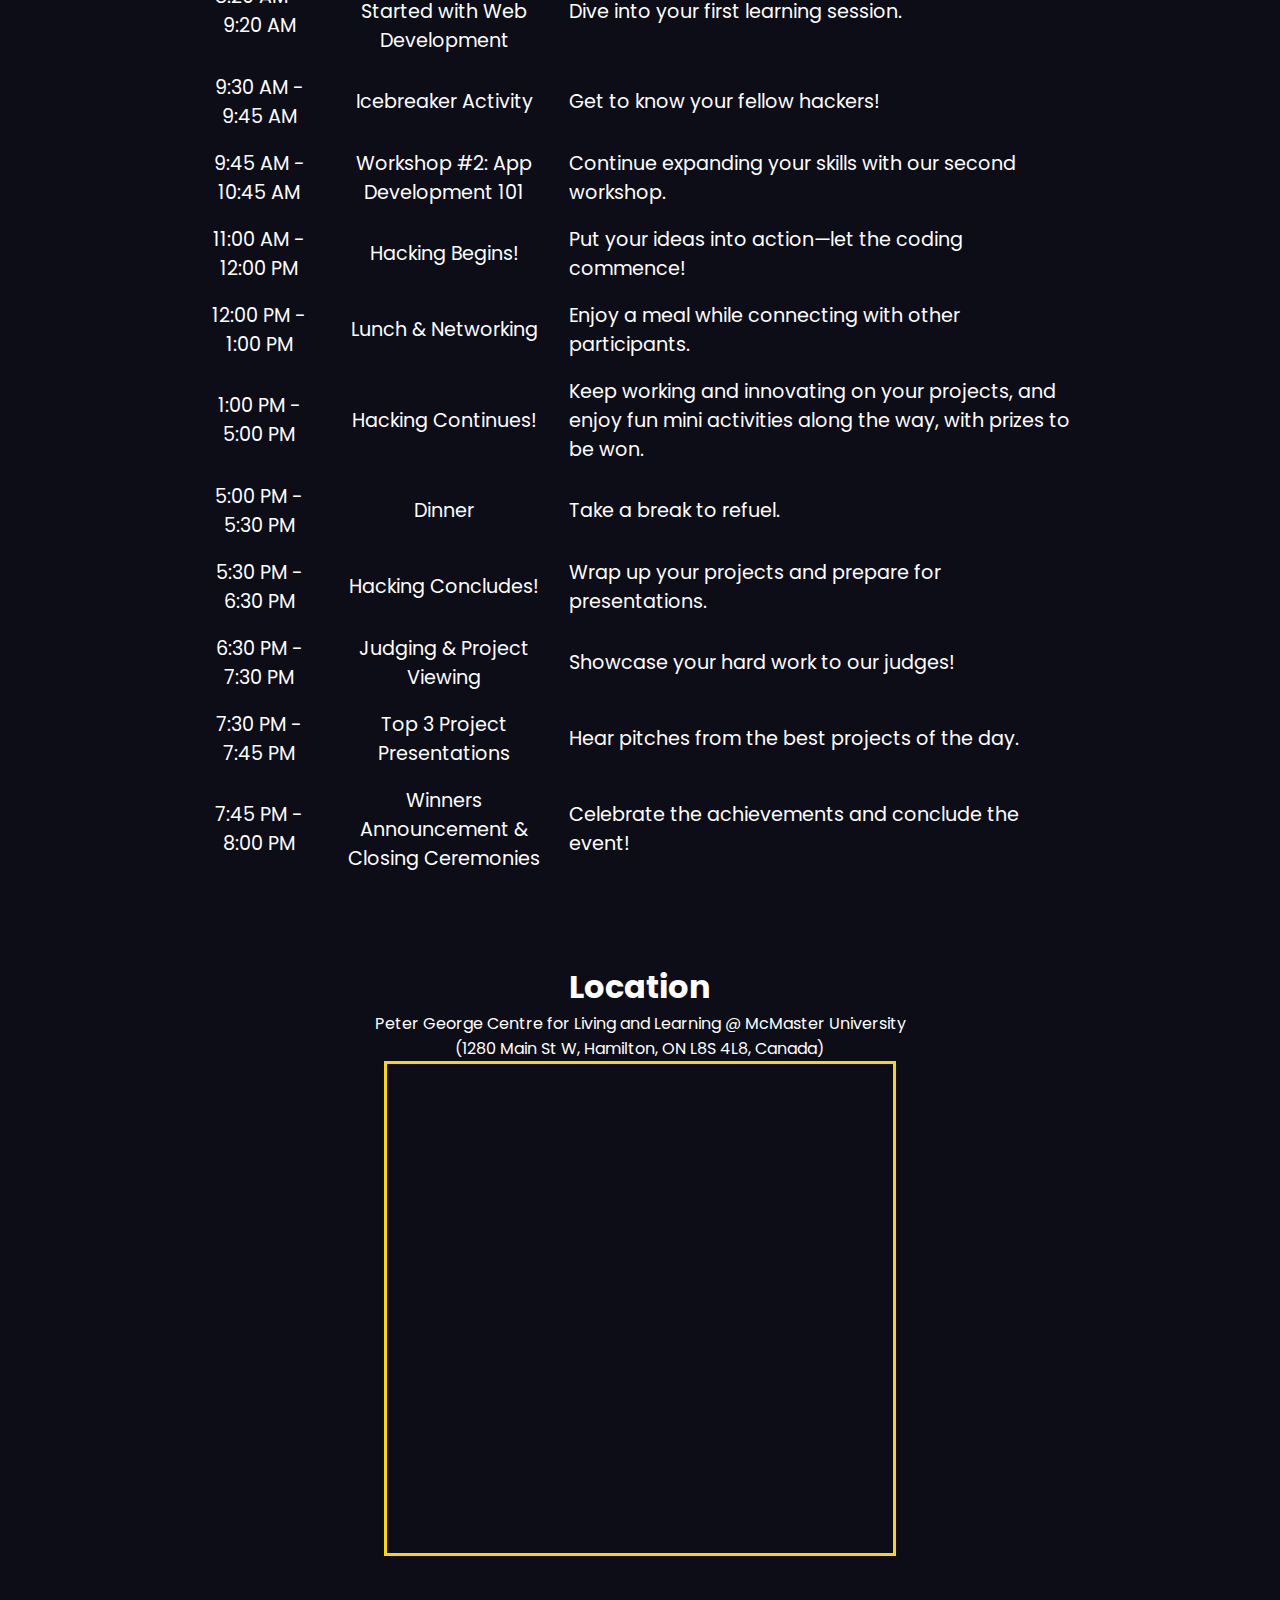
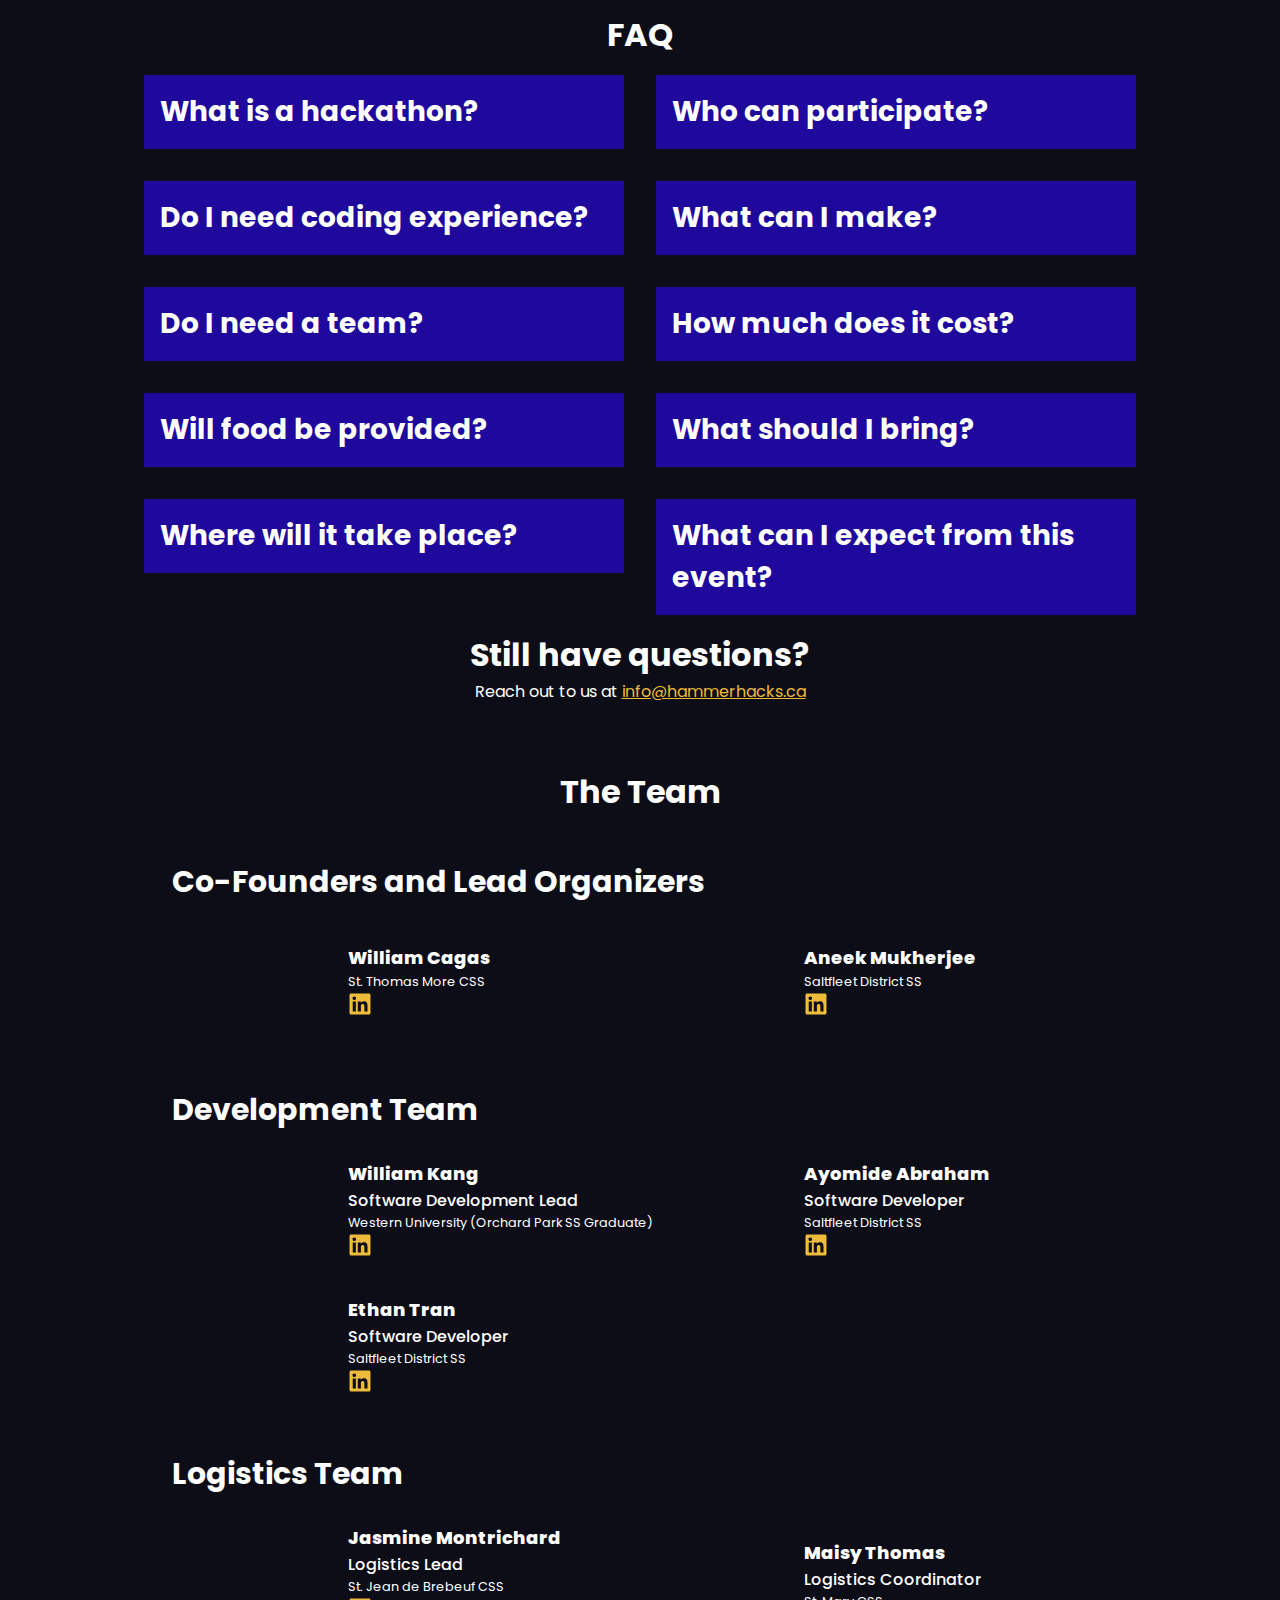
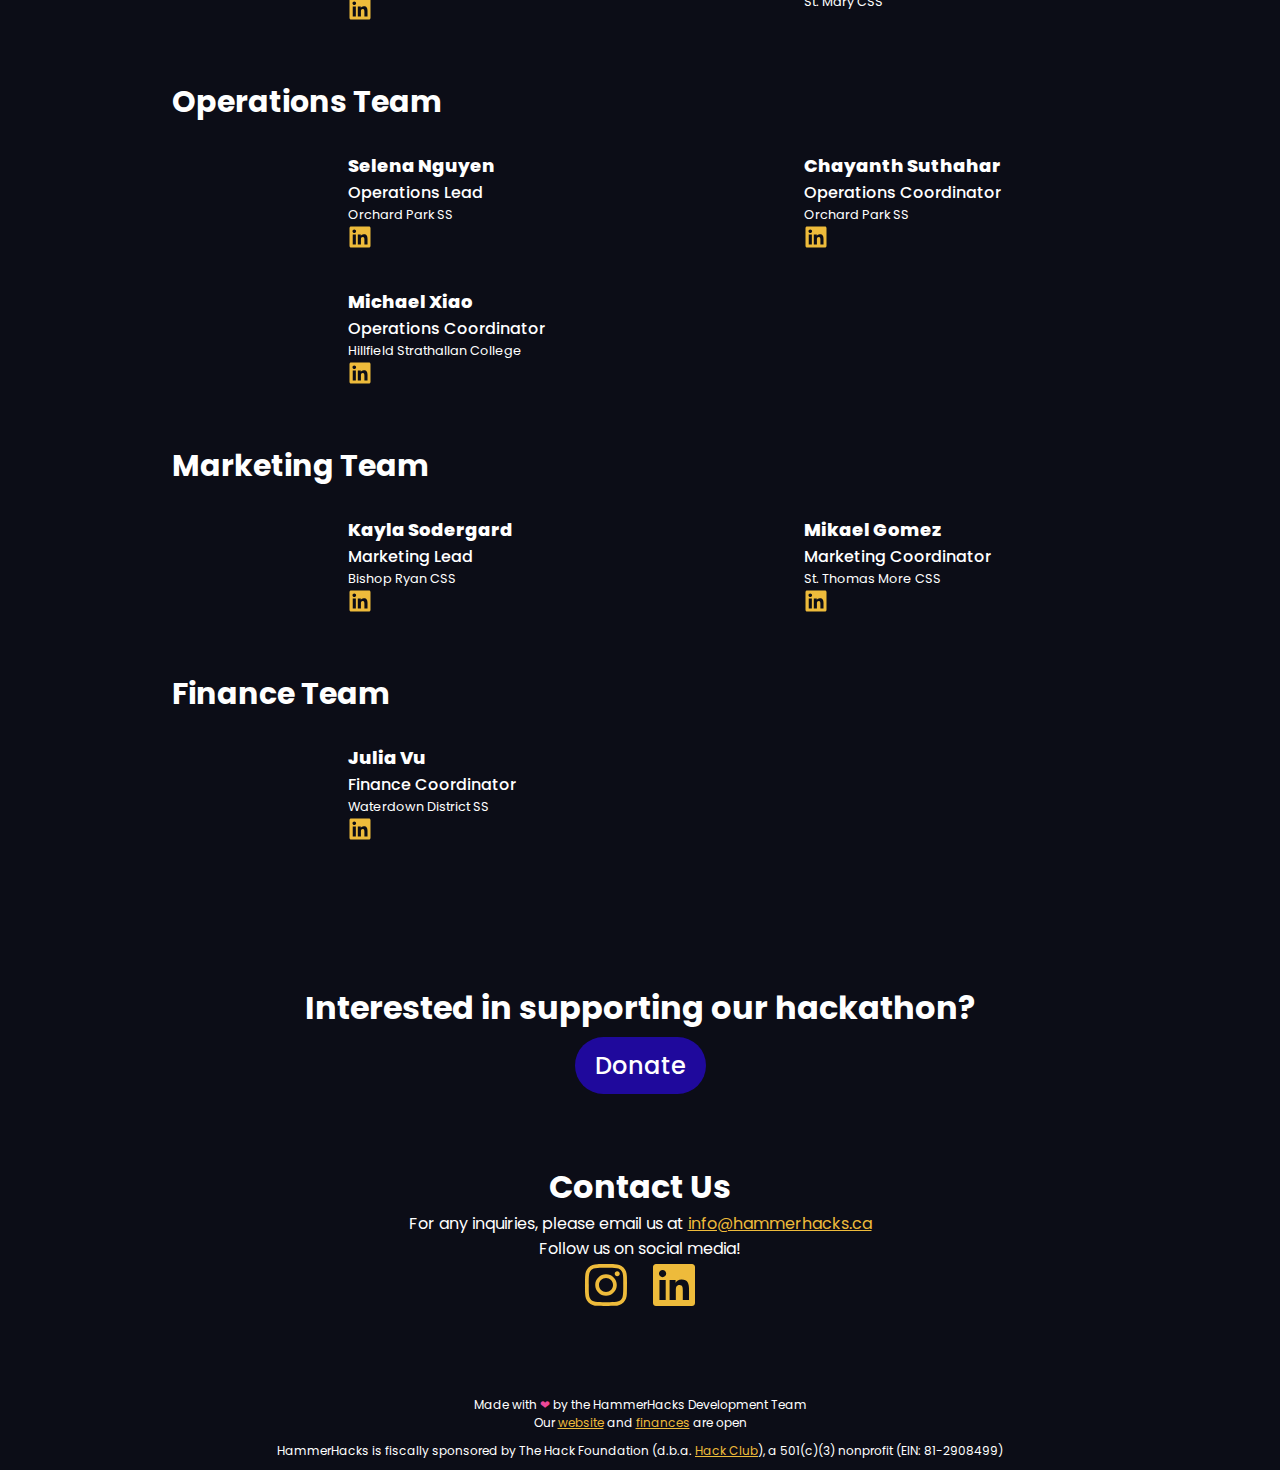
==== commit 319c715a: "add time to landing" ====
--- a/index.html
+++ b/index.html
@@ -33,7 +33,7 @@
         <div class="title-holder">
             <img src="assets/logo.webp" alt="HammerHacks logo">
             <p class="date">The First High School Hackathon for Hamiltonian Students</p>
-            <h2 class="title-description">November 23, 2024 &bullet; In-person @ McMaster University</h2>
+            <h2 class="title-description">November 23, 2024 &bullet; 8 AM - 8 PM<br>In-person @ McMaster University</h2>
             <p class="countdown-timer"></p>
             <!-- <p>Interested? Enter your email to get notified when sign-ups are open.</p>
             <form class="newsletter-folder" action="/success" name="newsletter" netlify>
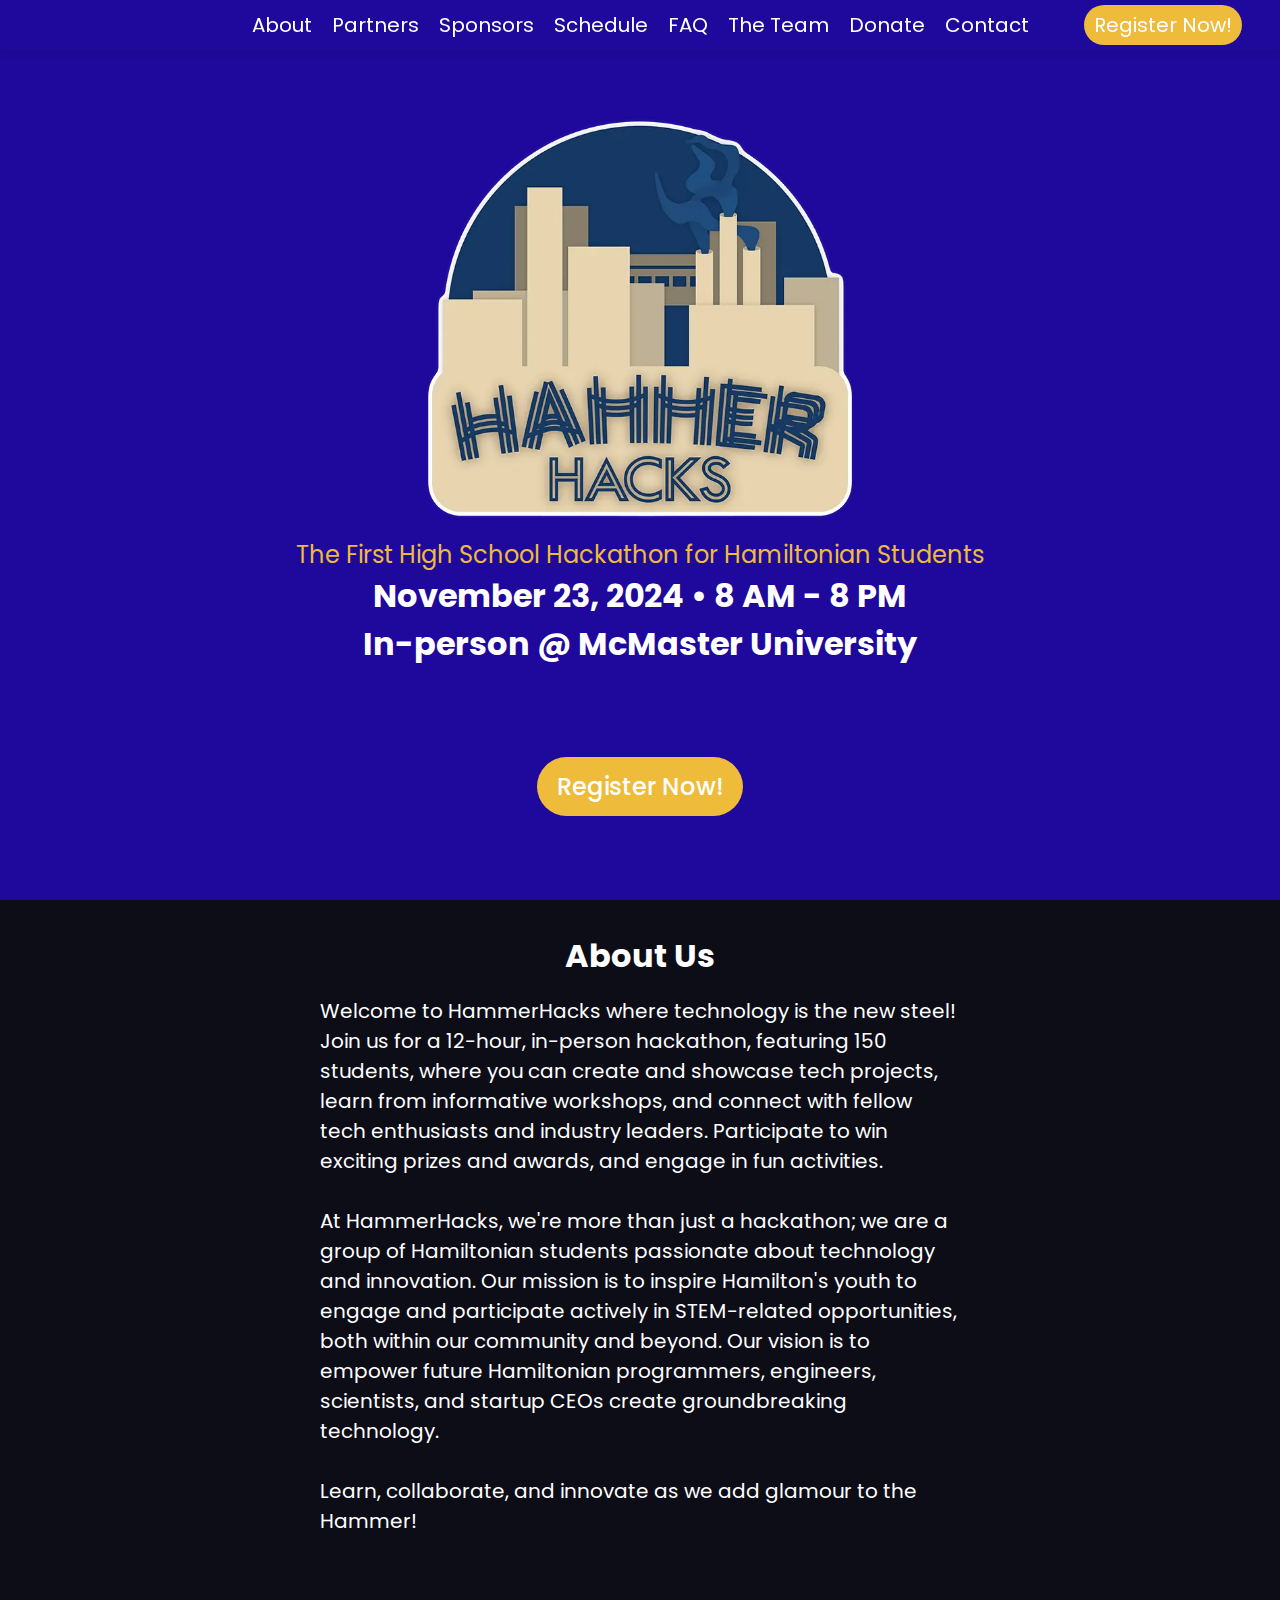
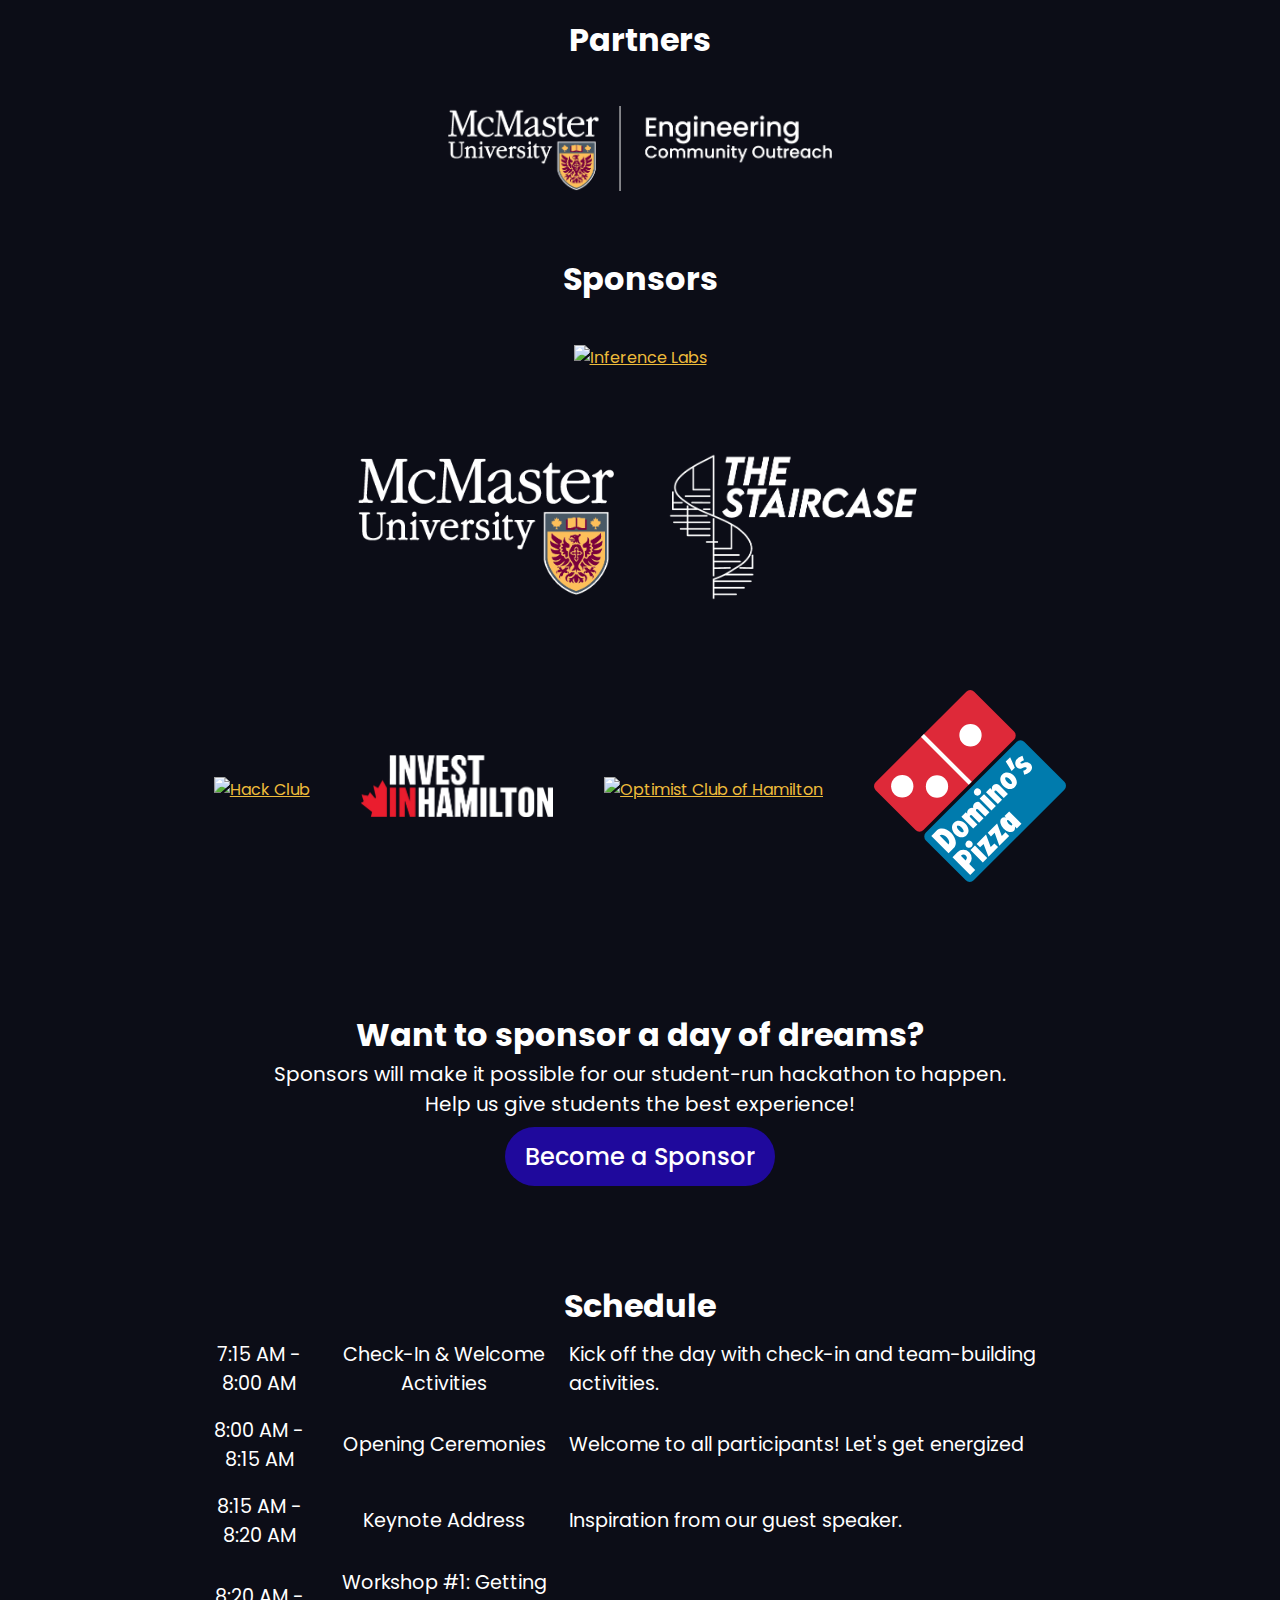
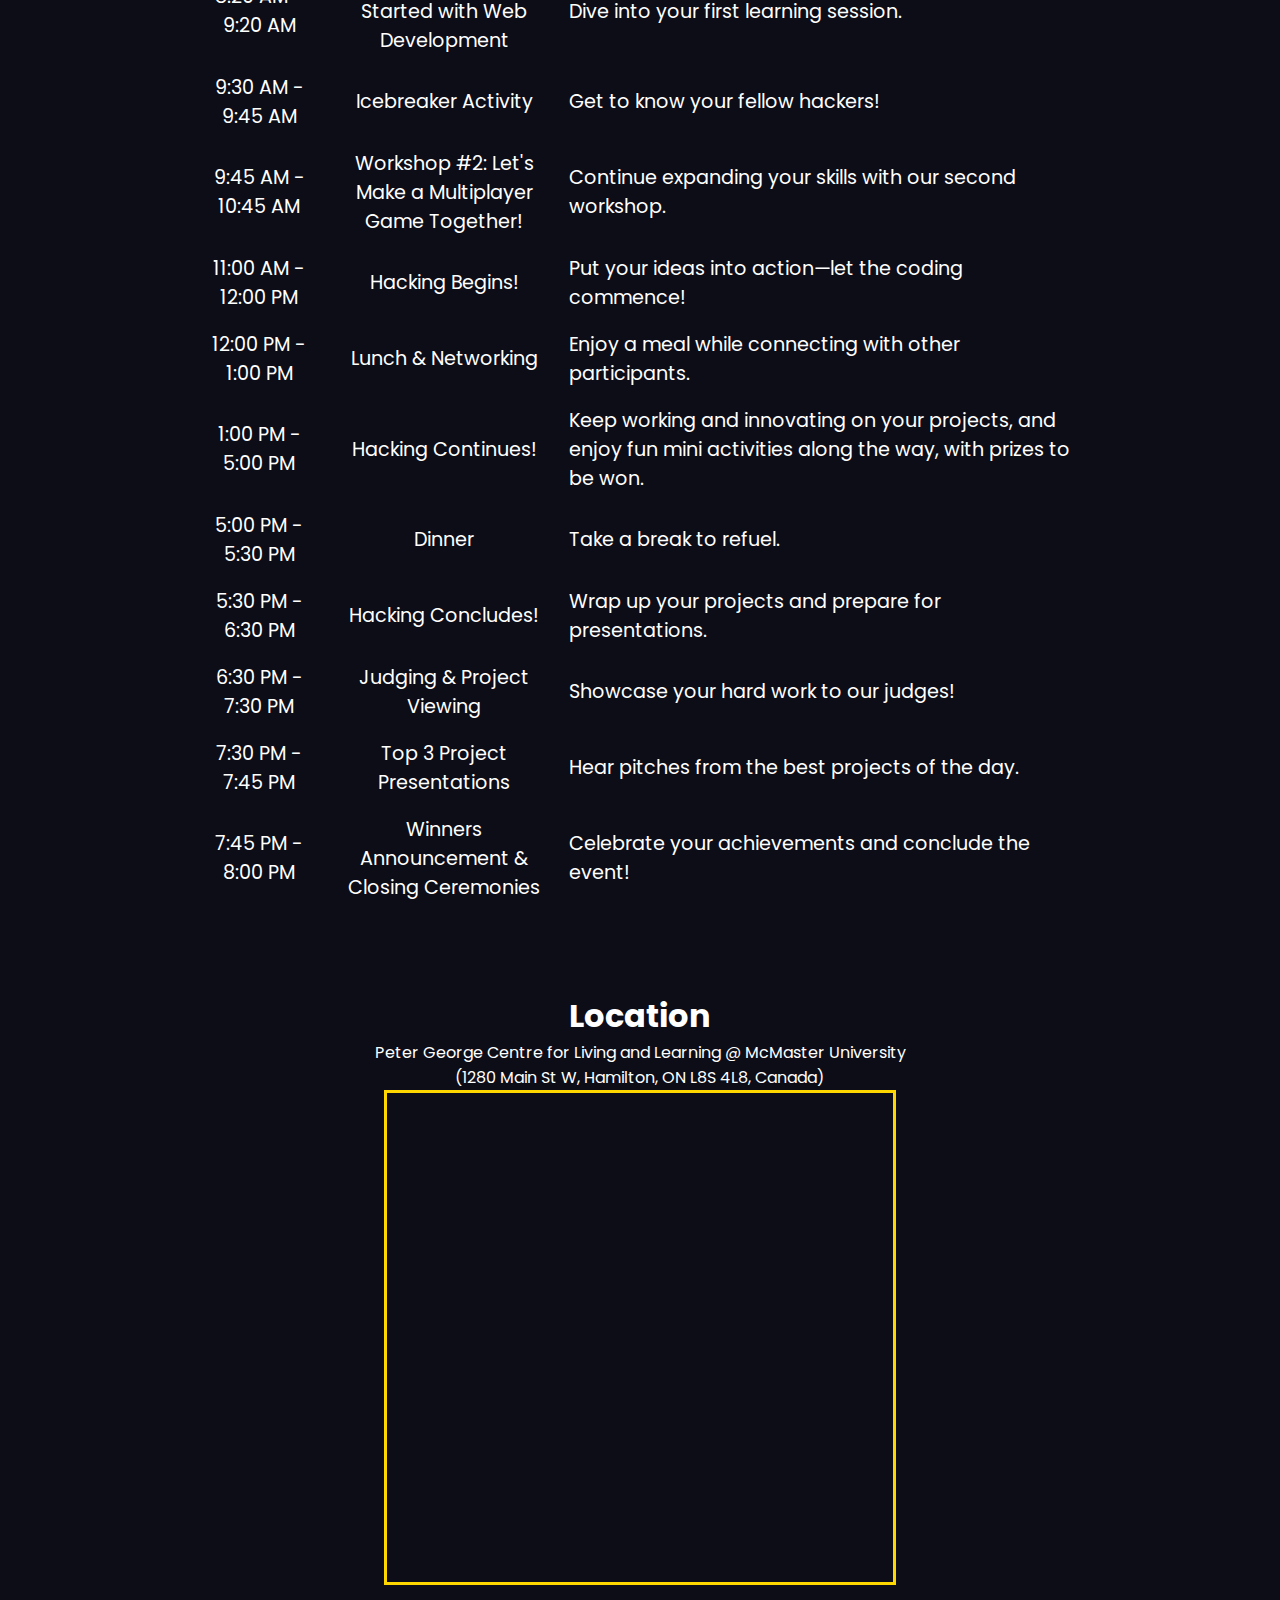
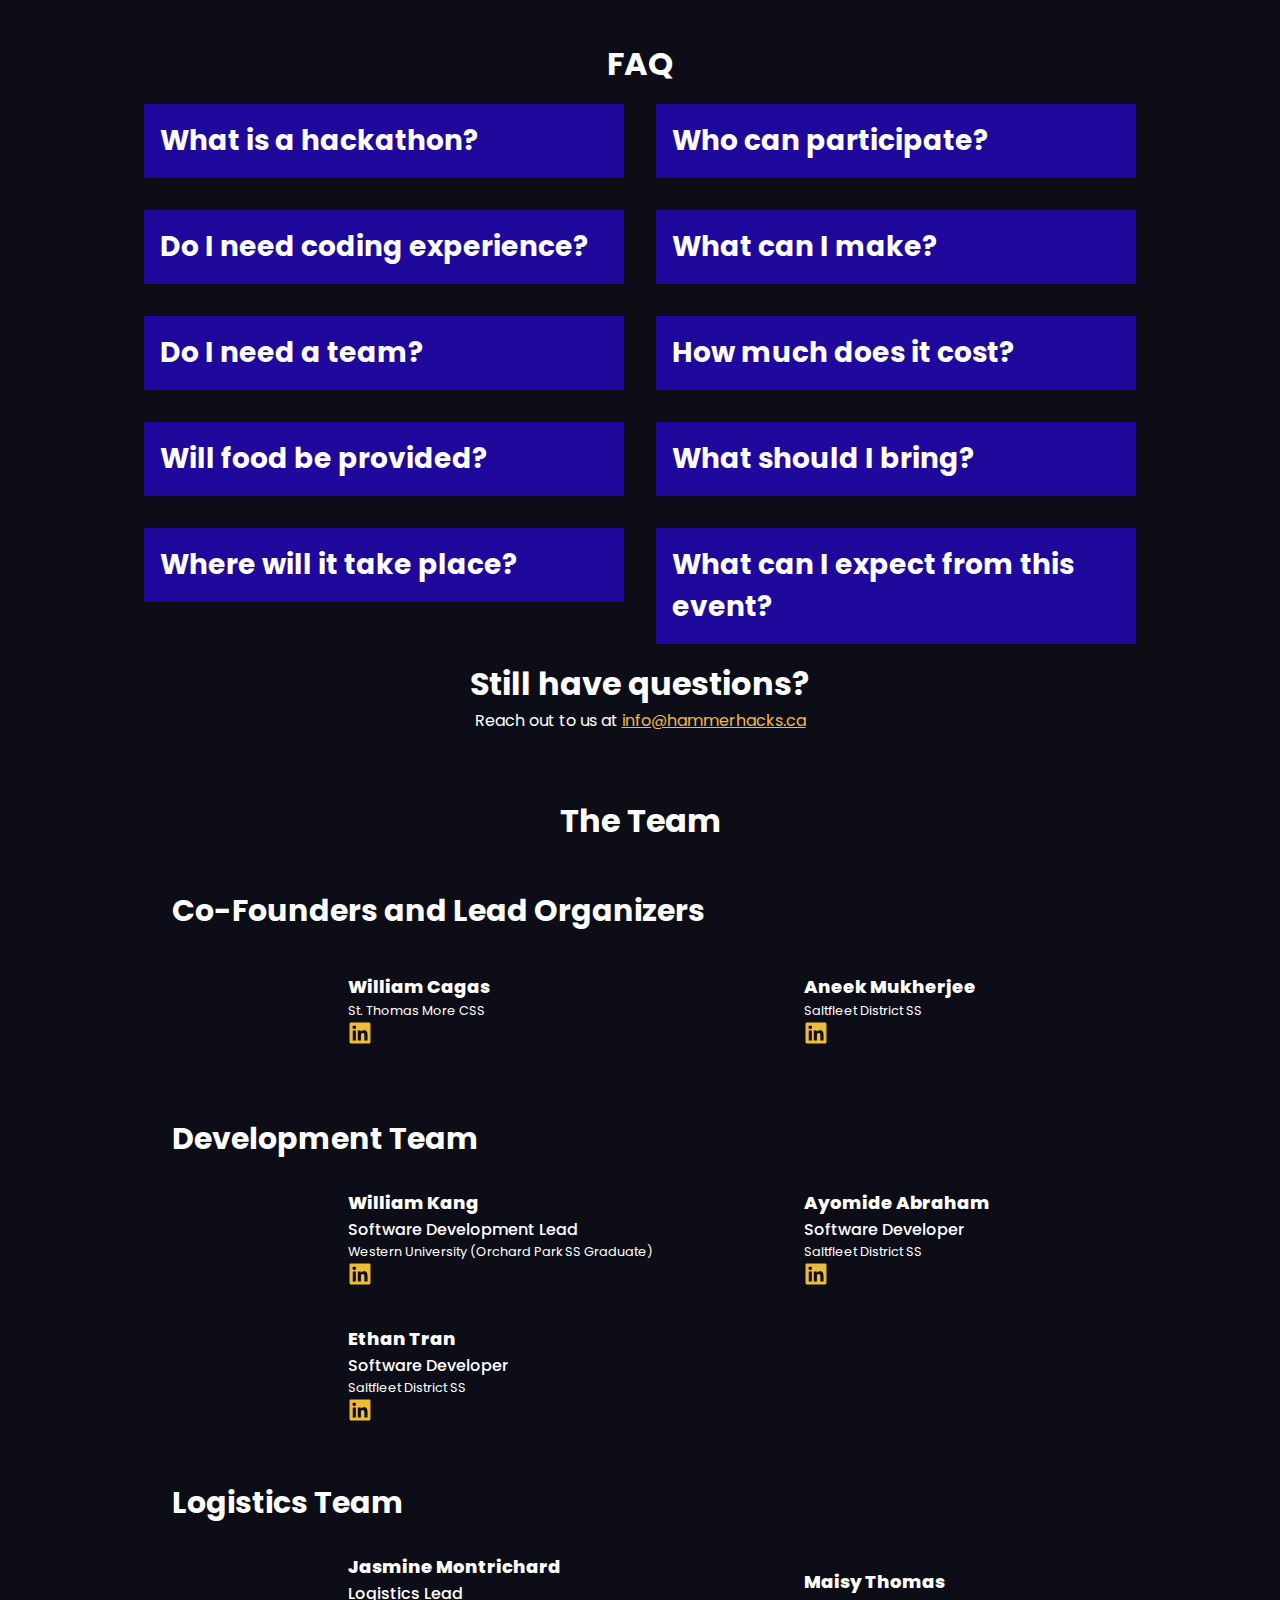
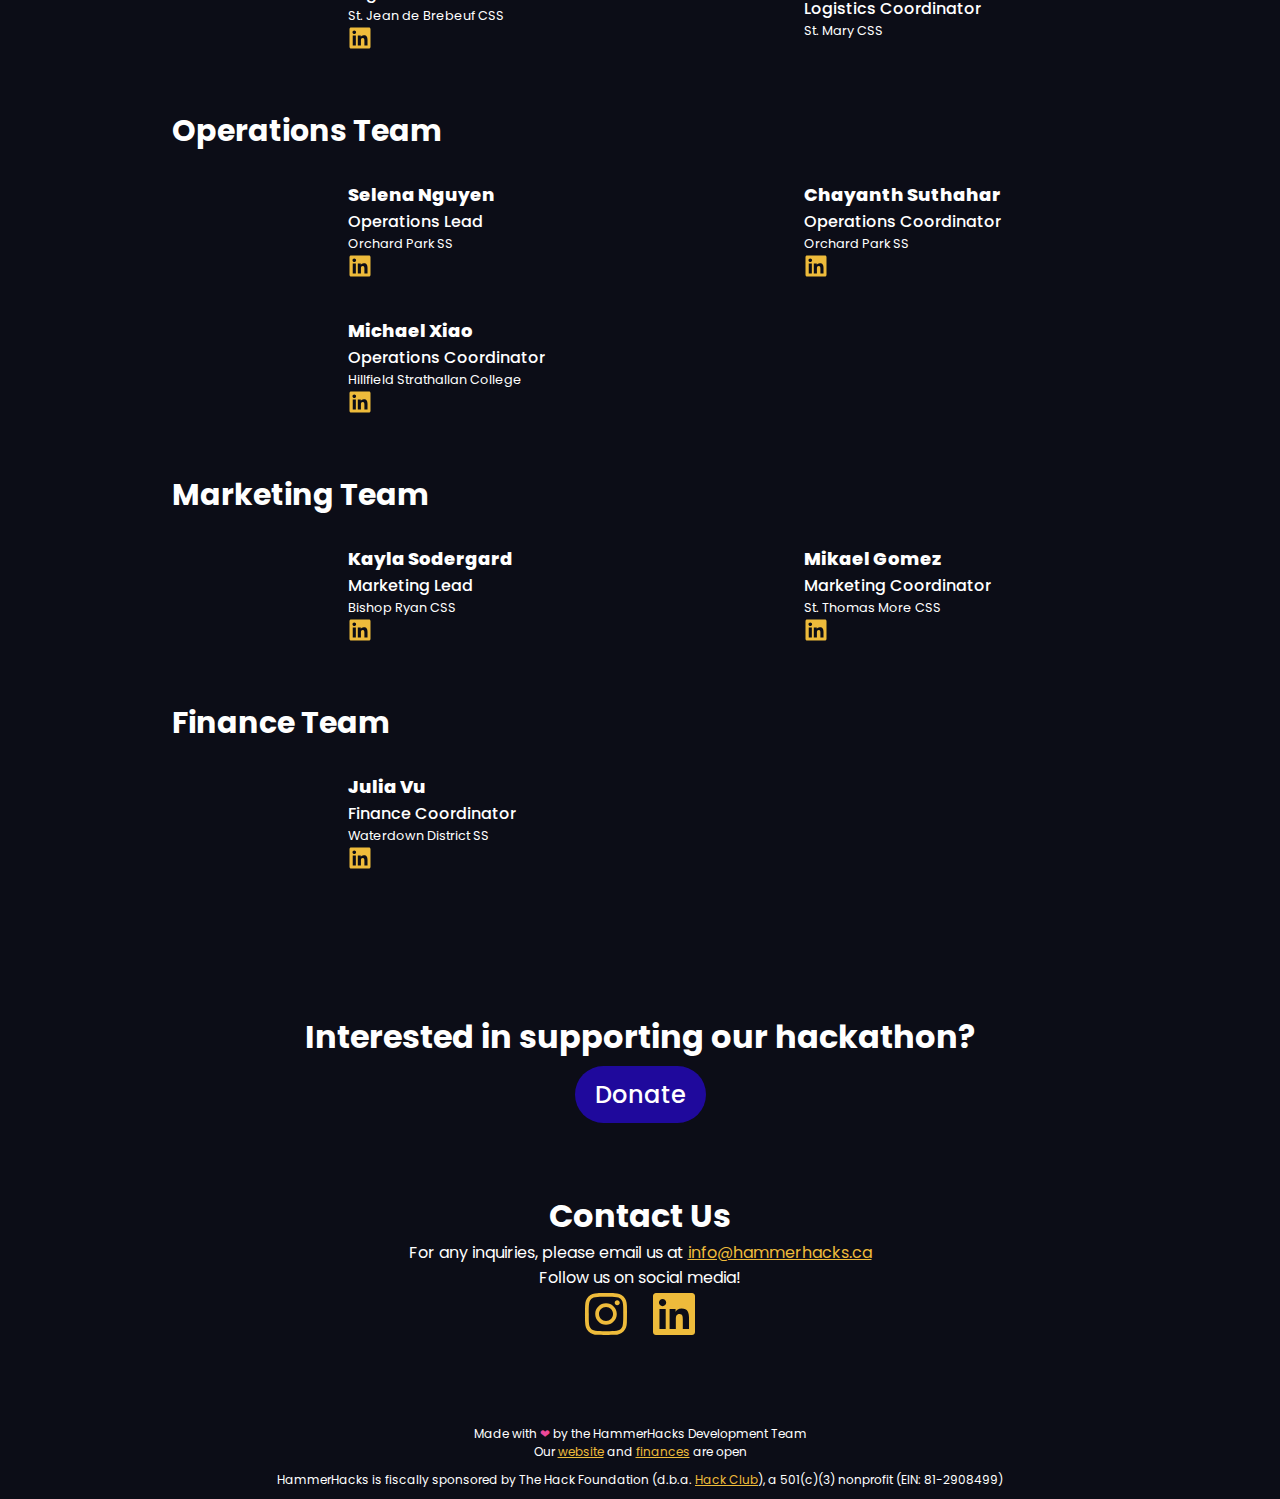
==== commit 7d888479: "update schedule" ====
--- a/index.html
+++ b/index.html
@@ -112,7 +112,7 @@
                     </tr>
                     <tr>
                         <td class="scheduleTime">9:45 AM - 10:45 AM</td>
-                        <td class="activity">Workshop #2: App Development 101</td>
+                        <td class="activity">Workshop #2: Let's Make a Multiplayer Game Together!</td>
                         <td class="description">Continue expanding your skills with our second workshop.</td>
                     </tr>
                     <tr>
@@ -153,7 +153,7 @@
                     <tr>
                         <td class="scheduleTime">7:45 PM - 8:00 PM</td>
                         <td class="activity">Winners Announcement &amp; Closing Ceremonies</td>
-                        <td class="description">Celebrate the achievements and conclude the event!</td>
+                        <td class="description">Celebrate your achievements and conclude the event!</td>
                     </tr>
                 </table>
             </div>
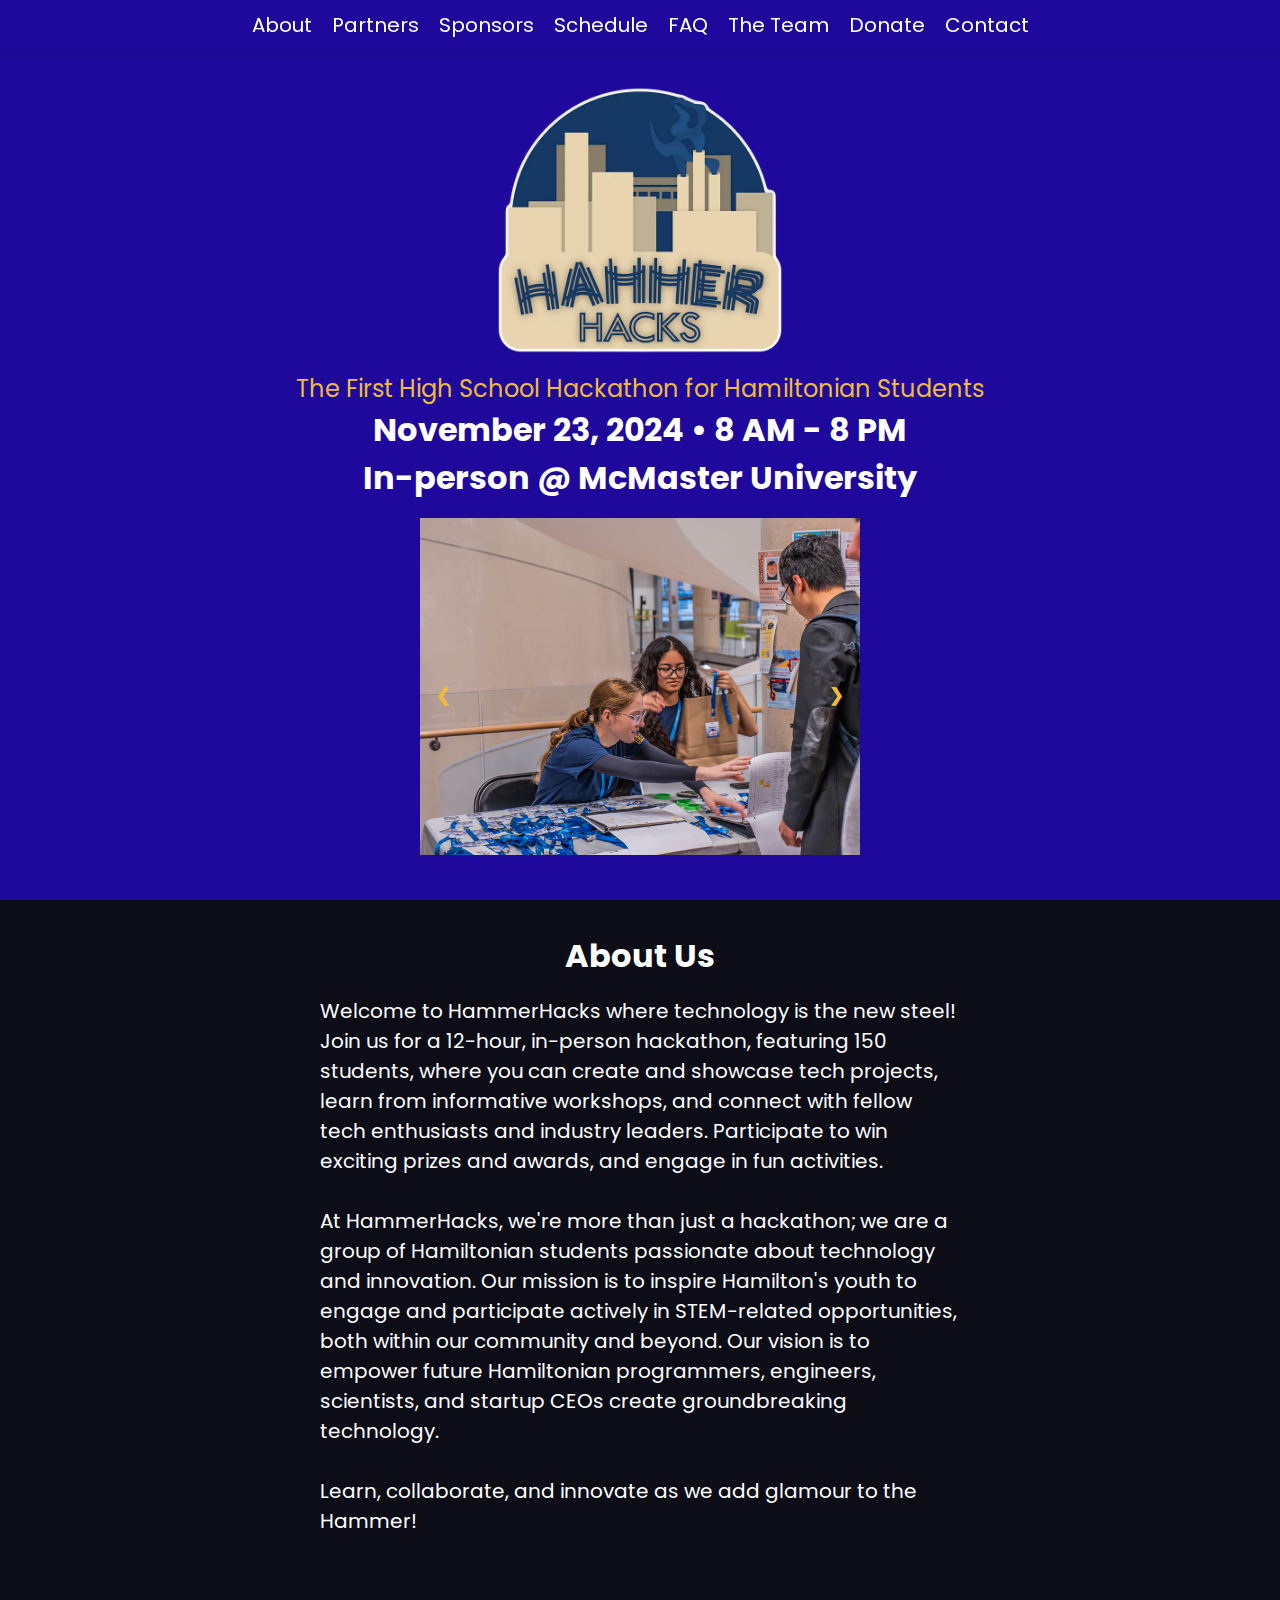
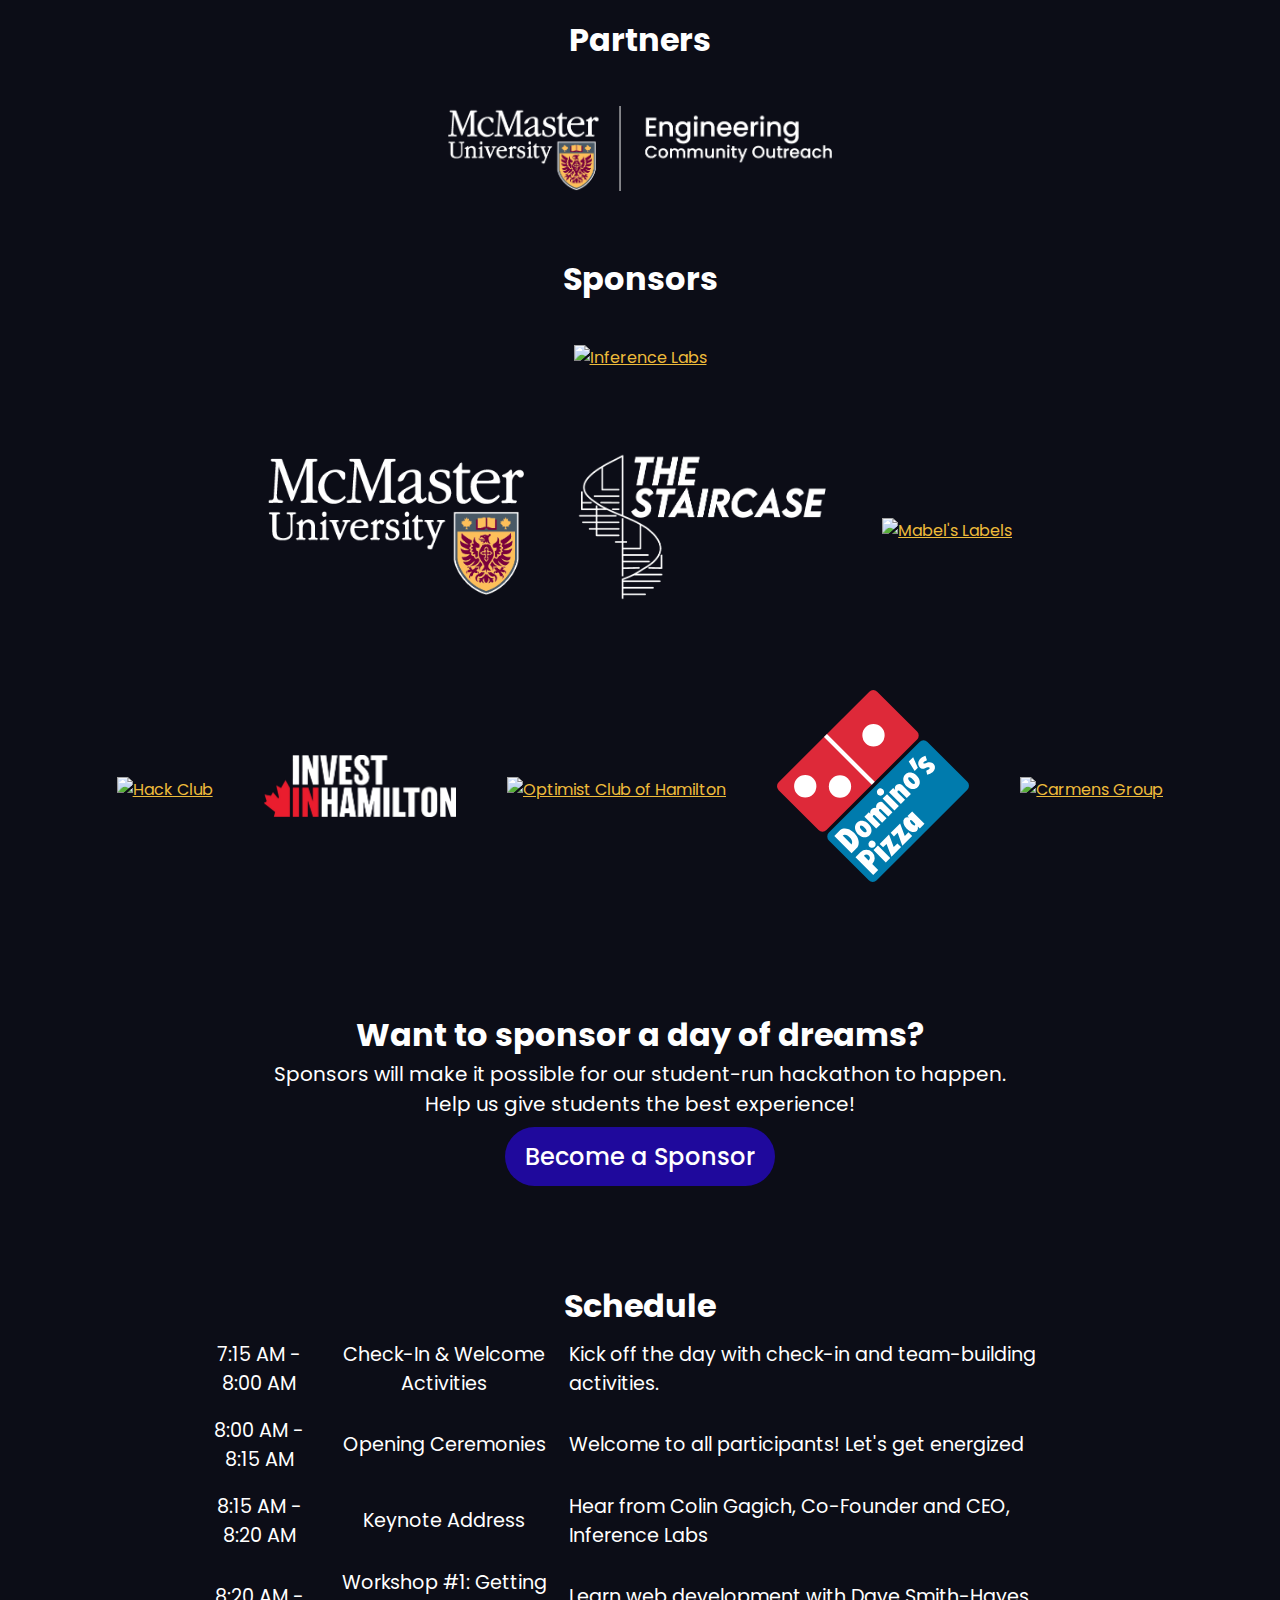
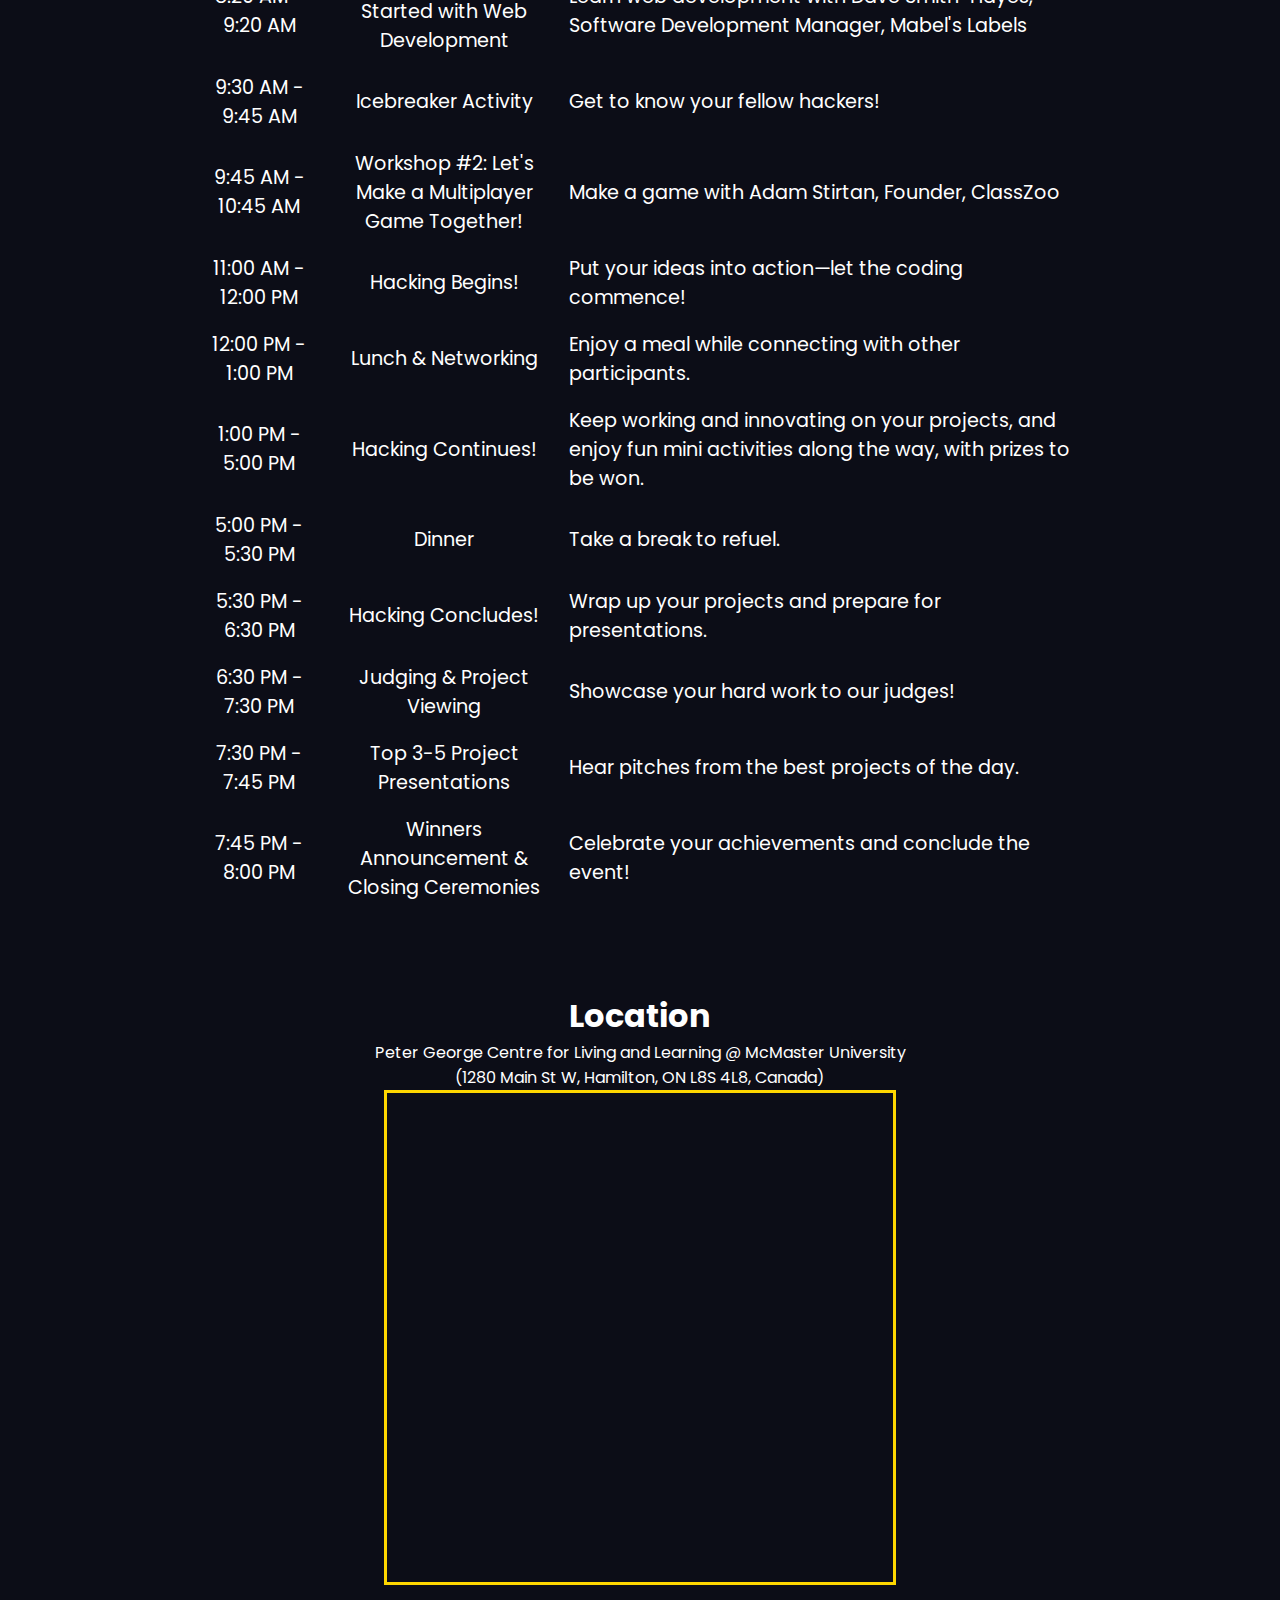
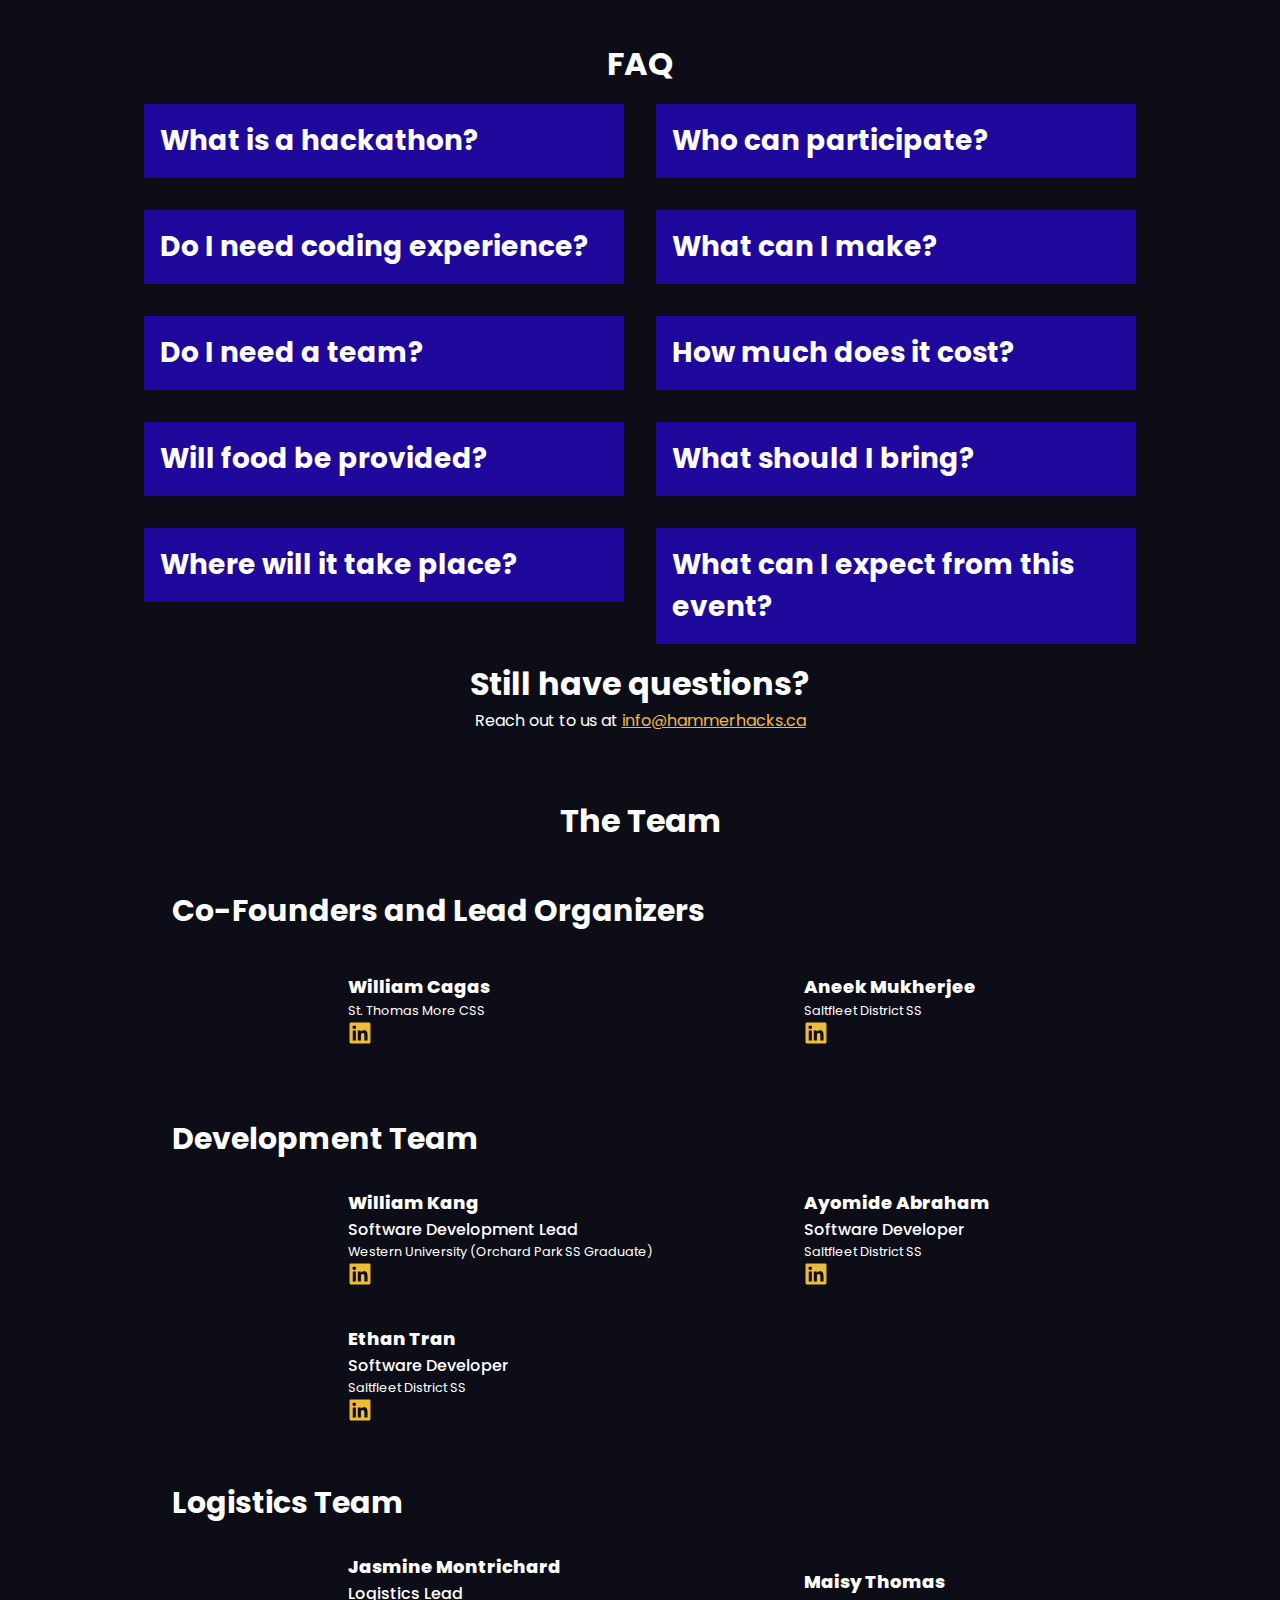
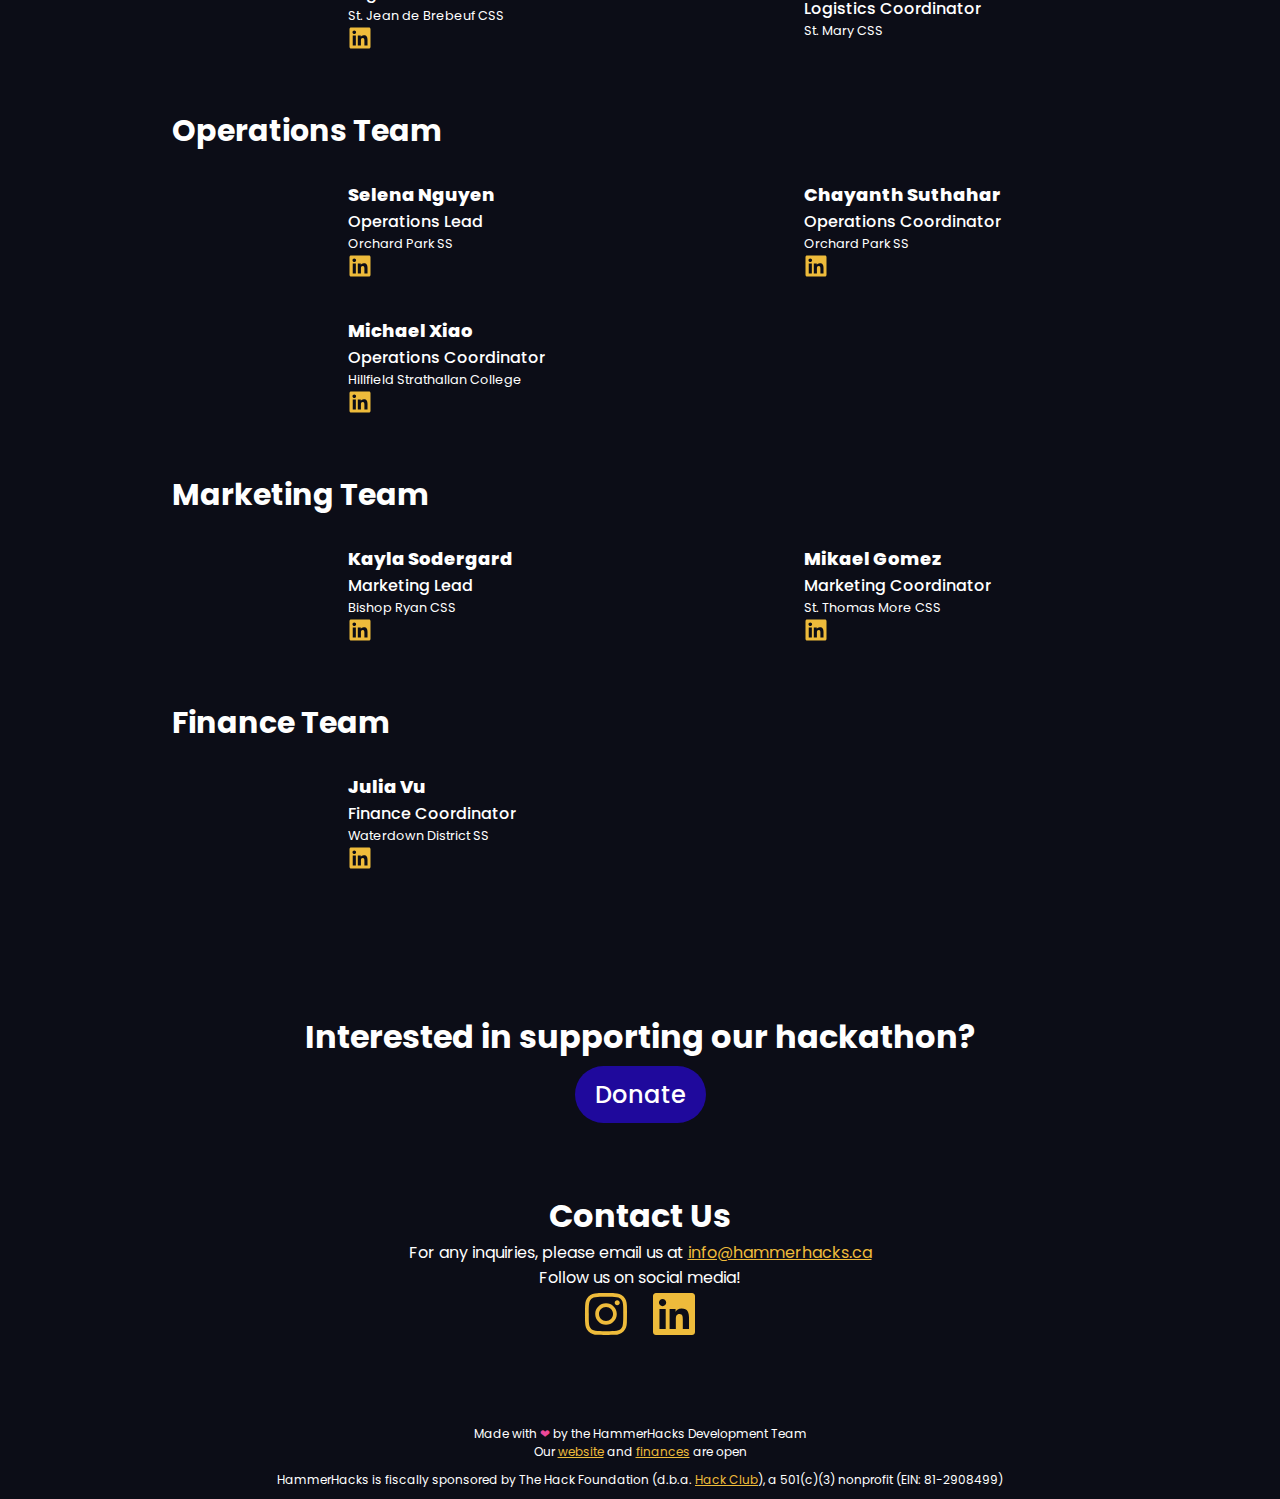
==== commit 4cc2e98f: "add image slideshow" ====
--- a/index.html
+++ b/index.html
@@ -25,22 +25,29 @@
             <a data-scrollto="contact">Contact</a>
         </nav>
 
-        <div class="signup-section">
+        <!-- <div class="signup-section">
             <a href="https://docs.google.com/forms/d/e/1FAIpQLSdd4bJOy5IPV0en2D5lMx3iJ1X_t1RBKQHbvo9Z_5RgU6lJzw/viewform?usp=sf_link">Register Now!</a>
-        </div>
+        </div> -->
     </header>  
     <main>
         <div class="title-holder">
-            <img src="assets/logo.webp" alt="HammerHacks logo">
+            <img class="logo" src="assets/logo.webp" alt="HammerHacks logo">
             <p class="date">The First High School Hackathon for Hamiltonian Students</p>
             <h2 class="title-description">November 23, 2024 &bullet; 8 AM - 8 PM<br>In-person @ McMaster University</h2>
-            <p class="countdown-timer"></p>
+            <!-- <p class="countdown-timer"></p> -->
+
             <!-- <p>Interested? Enter your email to get notified when sign-ups are open.</p>
             <form class="newsletter-folder" action="/success" name="newsletter" netlify>
                 <input type="email" name="email" id="email" placeholder="Email" required>
                 <button type="submit">Notify me</button>
             </form> -->
-            <a class="btn" href="https://docs.google.com/forms/d/e/1FAIpQLSdd4bJOy5IPV0en2D5lMx3iJ1X_t1RBKQHbvo9Z_5RgU6lJzw/viewform?usp=sf_link">Register Now!</a>
+
+            <!-- <a class="btn" href="https://docs.google.com/forms/d/e/1FAIpQLSdd4bJOy5IPV0en2D5lMx3iJ1X_t1RBKQHbvo9Z_5RgU6lJzw/viewform?usp=sf_link">Register Now!</a> -->
+
+            <div class="image-carousel">
+                <a class="prev" onclick="plusSlides(-1)">&#10094;</a>
+                <a class="next" onclick="plusSlides(1)">&#10095;</a>
+              </div>
         </div>
 
         <div class="welcome-container">
@@ -66,12 +73,14 @@
                 <div class="sponsor-logos logos-m">
                     <a href="https://www.mcmaster.ca/" target="_blank"><img src="assets/mcmaster.png" alt="McMaster University"></a>
                     <a href="https://staircasehamilton.com/" target="_blank"><img src="assets/TheStaircase.webp" alt="The Staircase"></a>
+                    <a href="https://mabelslabels.ca/en-CA" target="_blank"><img src="assets/mabels.png" alt="Mabel's Labels"></a>
                 </div>
                 <div class="sponsor-logos logos-s">
                     <a href="https://hackclub.com/" target="_blank"><img src="https://assets.hackclub.com/flag-standalone.svg" alt="Hack Club"></a>
                     <a href="https://investinhamilton.ca/" target="_blank"><img src="assets/InvestInHamilton.PNG" alt="Invest in Hamilton"></a>
                     <a href="https://optimistclubofhamilton.org/" target="_blank"><img src="assets/hamiltonoptimist.png" alt="Optimist Club of Hamilton"></a>
                     <a href="https://www.dominos.ca/en/" target="_blank"><img src="assets/dominos.svg" alt="Domino's Pizza"></a>
+                    <a href="https://carmensgroup.com/" target="_blank"><img src="assets/carmens.png" alt="Carmens Group"></a>
                 </div>
             </div>
 
@@ -98,12 +107,12 @@
                     <tr>
                         <td class="scheduleTime">8:15 AM - 8:20 AM</td>
                         <td class="activity">Keynote Address</td>
-                        <td class="description">Inspiration from our guest speaker.</td>
+                        <td class="description">Hear from Colin Gagich, Co-Founder and CEO, Inference Labs</td>
                     </tr>
                     <tr>
                         <td class="scheduleTime">8:20 AM - 9:20 AM</td>
                         <td class="activity">Workshop #1: Getting Started with Web Development</td>
-                        <td class="description">Dive into your first learning session.</td>
+                        <td class="description">Learn web development with Dave Smith-Hayes, Software Development Manager, Mabel's Labels</td>
                     </tr>
                     <tr>
                         <td class="scheduleTime">9:30 AM - 9:45 AM</td>
@@ -113,7 +122,7 @@
                     <tr>
                         <td class="scheduleTime">9:45 AM - 10:45 AM</td>
                         <td class="activity">Workshop #2: Let's Make a Multiplayer Game Together!</td>
-                        <td class="description">Continue expanding your skills with our second workshop.</td>
+                        <td class="description">Make a game with Adam Stirtan, Founder, ClassZoo</td>
                     </tr>
                     <tr>
                         <td class="scheduleTime">11:00 AM - 12:00 PM</td>
@@ -147,7 +156,7 @@
                     </tr>
                     <tr>
                         <td class="scheduleTime">7:30 PM - 7:45 PM</td>
-                        <td class="activity">Top 3 Project Presentations</td>
+                        <td class="activity">Top 3-5 Project Presentations</td>
                         <td class="description">Hear pitches from the best projects of the day.</td>
                     </tr>
                     <tr>
@@ -225,7 +234,7 @@
                     <div class="accordion-item">
                         <button class="accordion-button">What can I expect from this event?</button>
                         <div class="accordion-content">
-                            <p>You will have the opportunity to learn from our coding workshops, work on exciting projects, meet fellow techies, engage in fun activities, and more. Stay tuned for exciting updates on our schedule of events!</p>
+                            <p>You will have the opportunity to learn from our coding workshops, work on exciting projects, meet fellow techies, engage in fun activities, and more.</p>
                         </div>
                     </div>
                 </div>
@@ -429,7 +438,7 @@
 
         <div class="credits">
             <p>Made with <span class="pink">❤</span> by the HammerHacks Development Team</p>
-            <p>Our <a href="https://github.com/hammerhacks/landing">website</a> and <a href="https://hcb.hackclub.com/hammerhacks">finances</a> are open</p>
+            <p>Our <a href="https://github.com/hammerhacks/Website">website</a> and <a href="https://hcb.hackclub.com/hammerhacks">finances</a> are open</p>
             <p class="hcb">HammerHacks is fiscally sponsored by The Hack Foundation (d.b.a. <a href="https://hackclub.com/hcb">Hack Club</a>), a 501(c)(3) nonprofit (EIN: 81-2908499)</p>
         </div>
     </main>
--- a/css/style.css
+++ b/css/style.css
@@ -147,11 +147,57 @@
     text-align: center;
 }
 
-.title-holder img {
-    max-height: 45vh;
+.title-holder .logo {
+    max-height: 30vh;
     max-width: 90vw;
     margin-bottom: 1rem;
-    margin-top: 2rem;
+    margin-top: 2.5rem;
+}
+
+.image-carousel {
+    max-height: 37.5vh;
+    position: relative;
+    margin-top: 1rem;
+}
+
+.carousel-slide {
+    display: none;
+    width: 100%;
+    height: 100%;
+}
+
+.carousel-slide img {
+    width: 100%;
+    height: 100%;
+    object-fit: cover;
+    user-select: none;
+}
+
+.prev, .next {
+    cursor: pointer;
+    position: absolute;
+    top: 50%;
+    width: auto;
+    margin-top: -22px;
+    padding: 16px;
+    /* color: white; */
+    font-weight: bold;
+    font-size: 18px;
+    transition: 0.6s ease;
+    border-radius: 0 3px 3px 0;
+    user-select: none;
+}
+
+.prev {
+    left: 0;
+}
+
+.next {
+    right: 0;
+}
+  
+.prev:hover, .next:hover {
+    background-color: rgba(0,0,0,0.8);
 }
 
 .title-description {
@@ -492,7 +538,7 @@
         margin-right: 1rem;
     }
 
-    .title-holder img {
+    .title-holder .logo {
         max-height: 30vh;
     }
 
